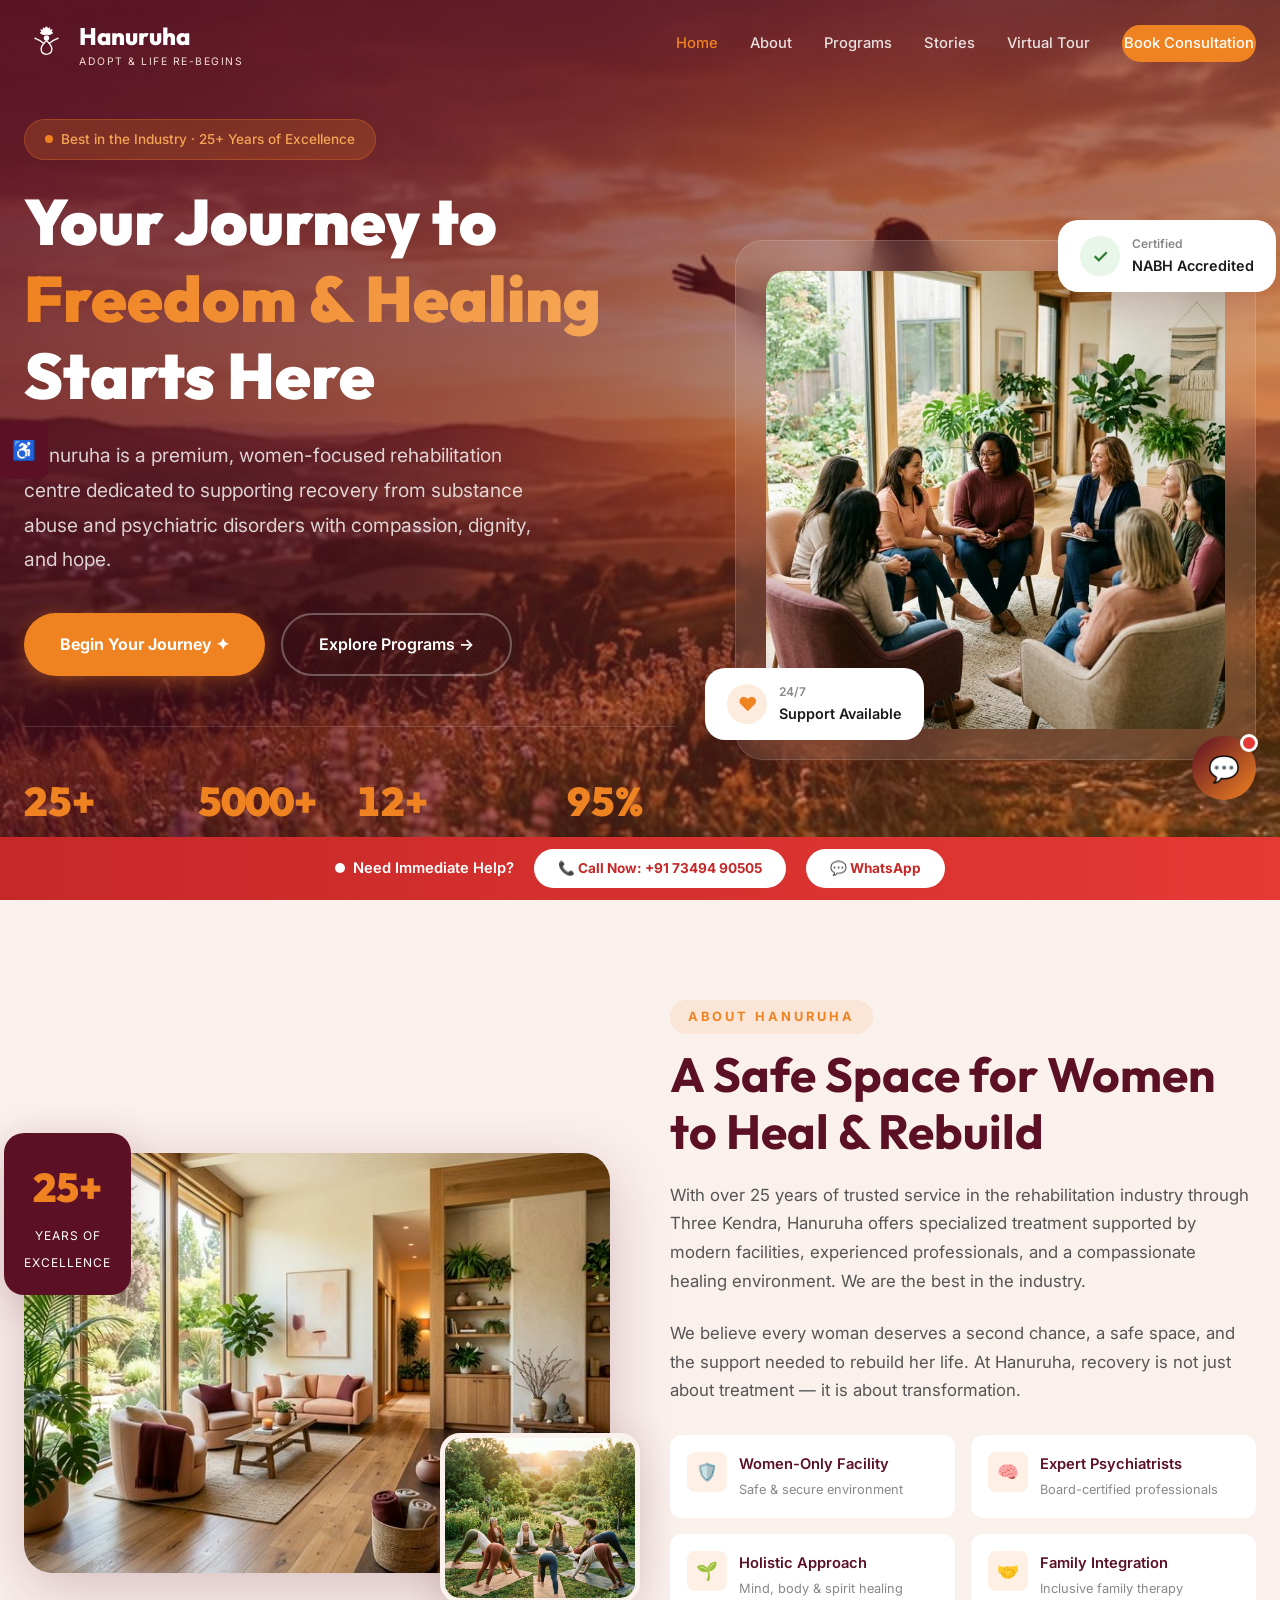
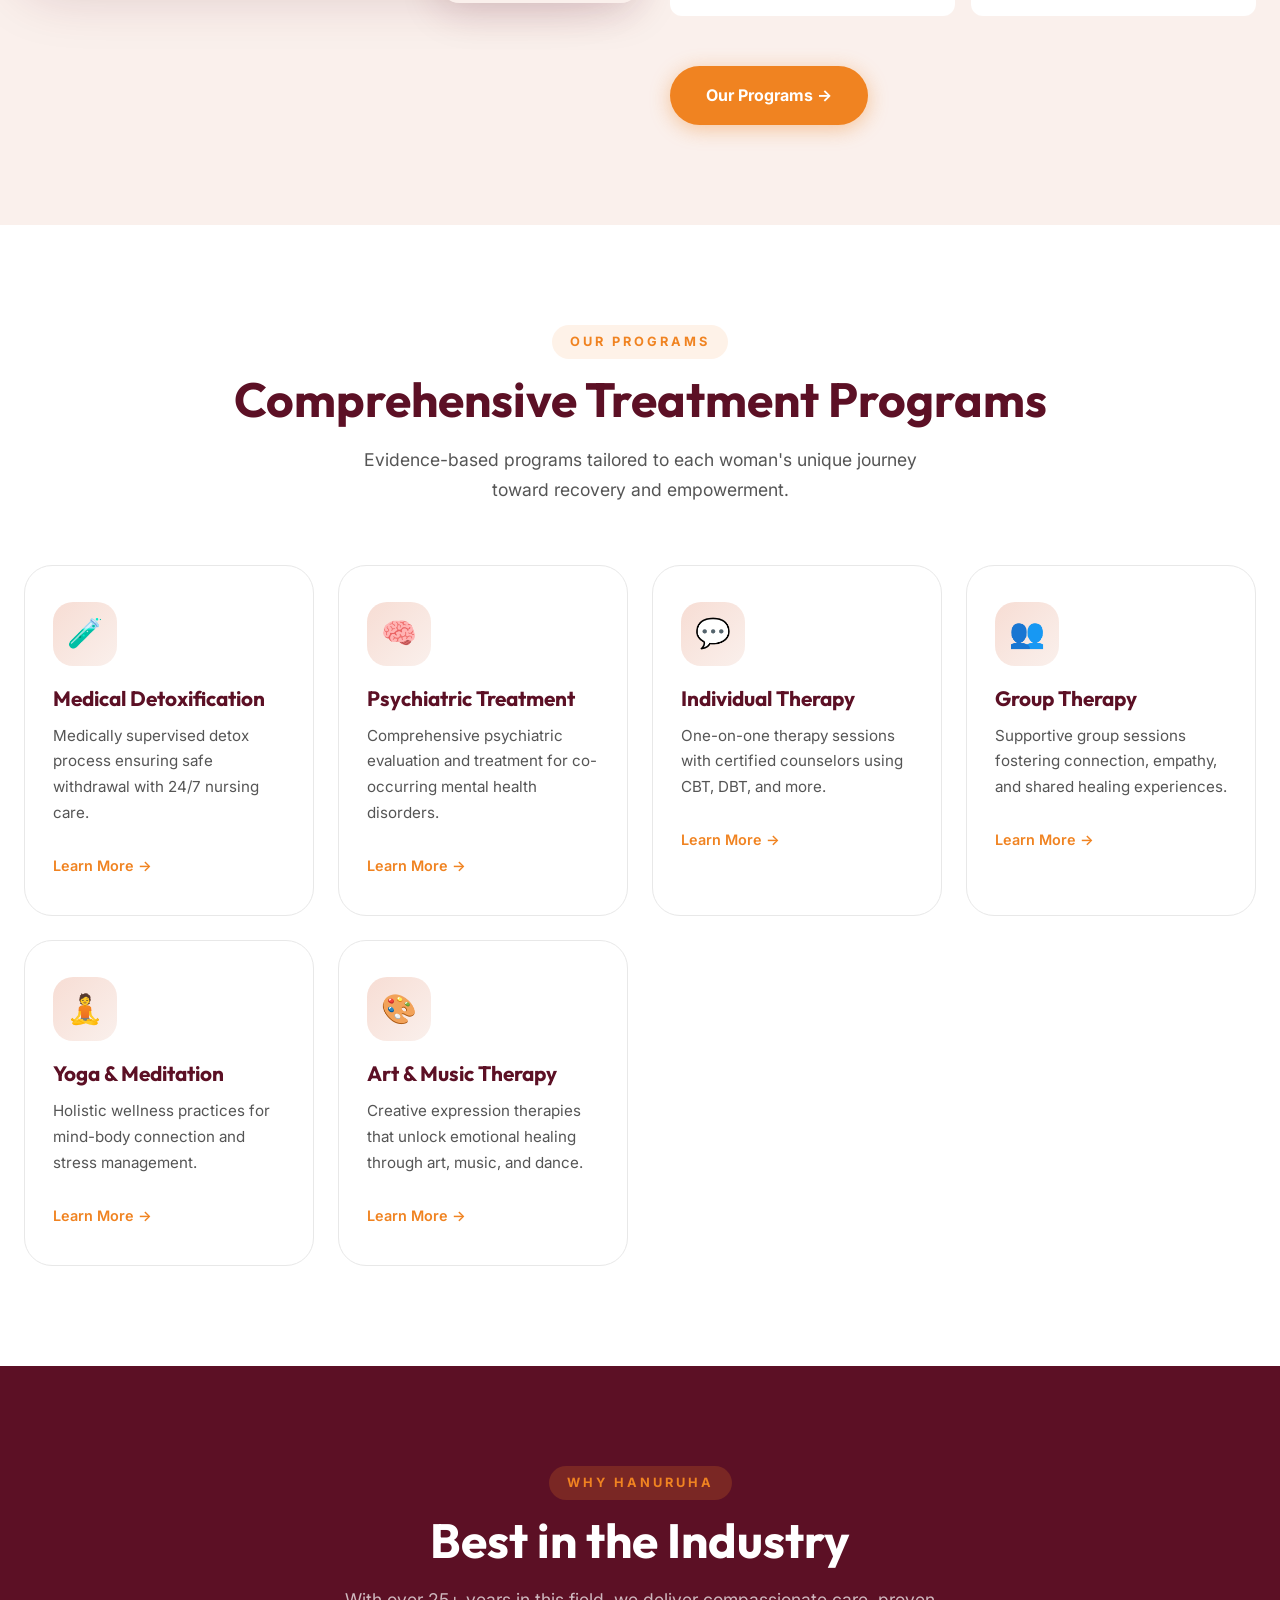
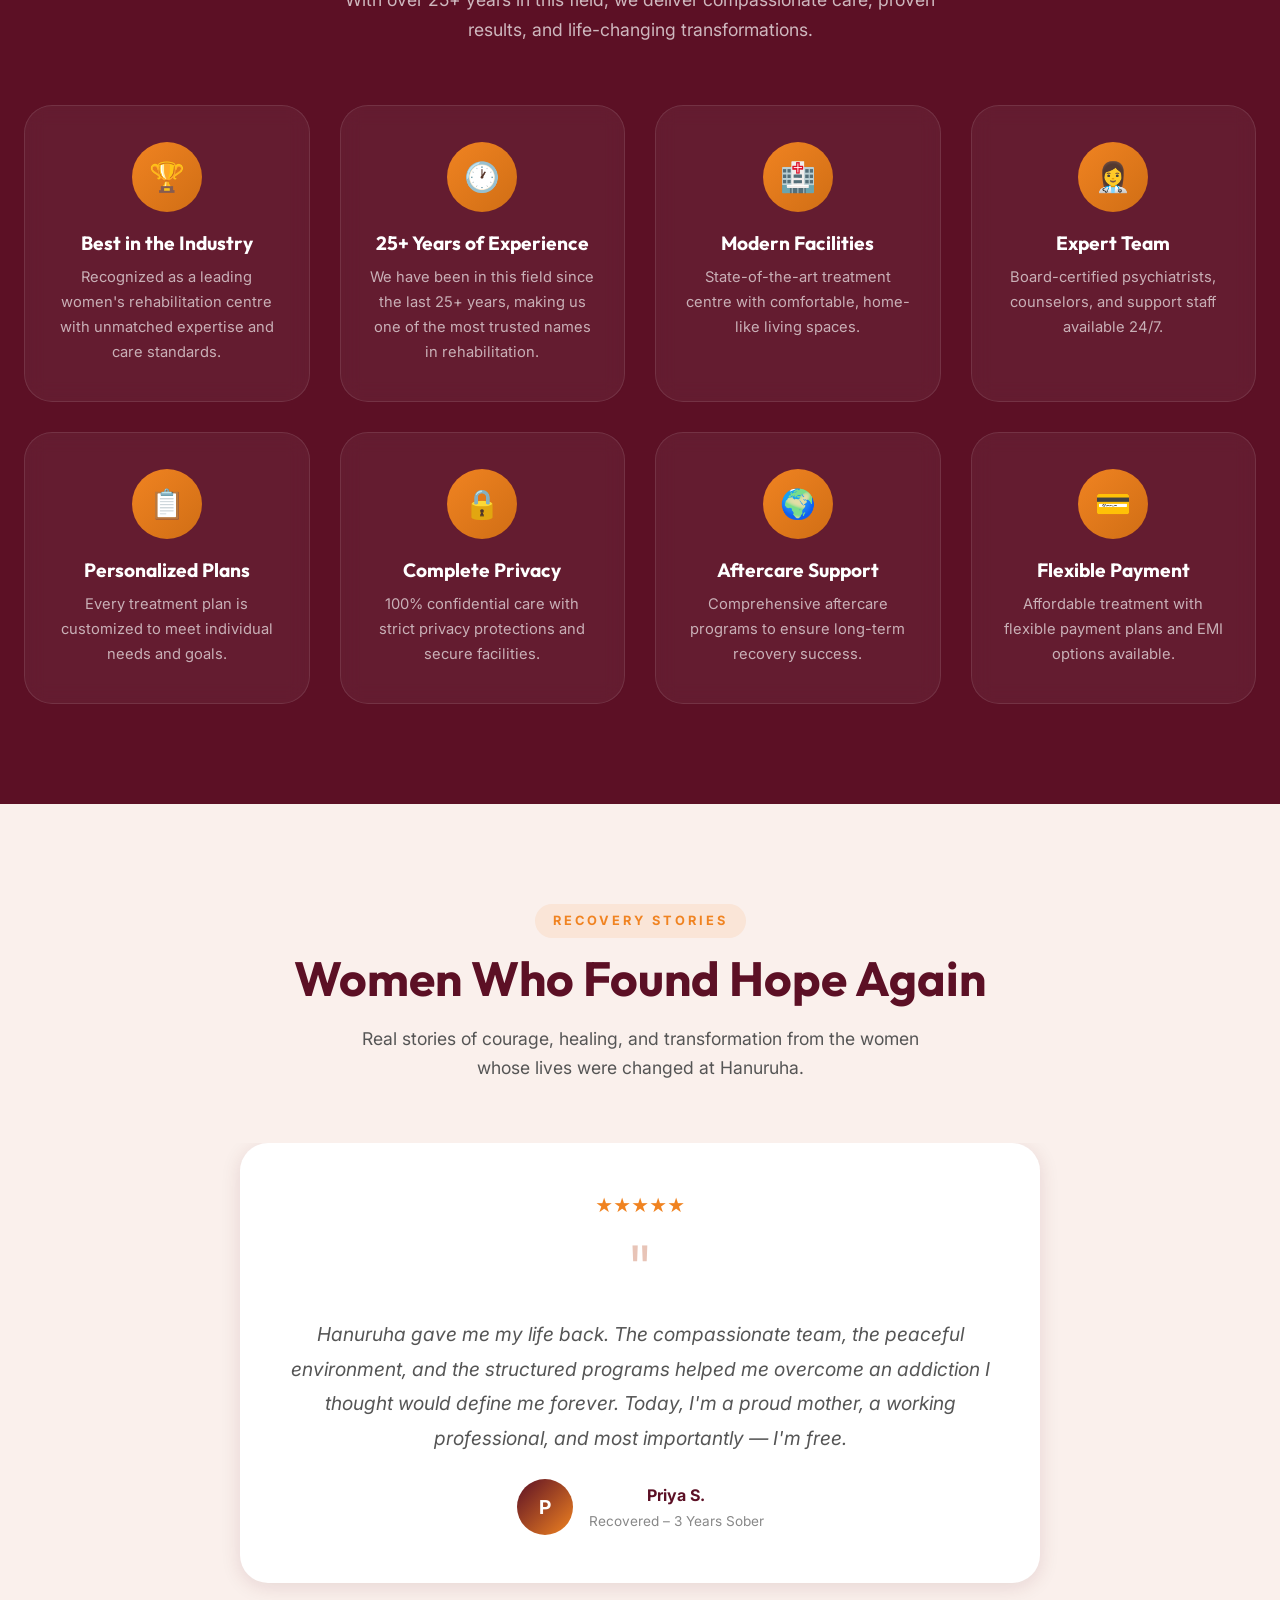
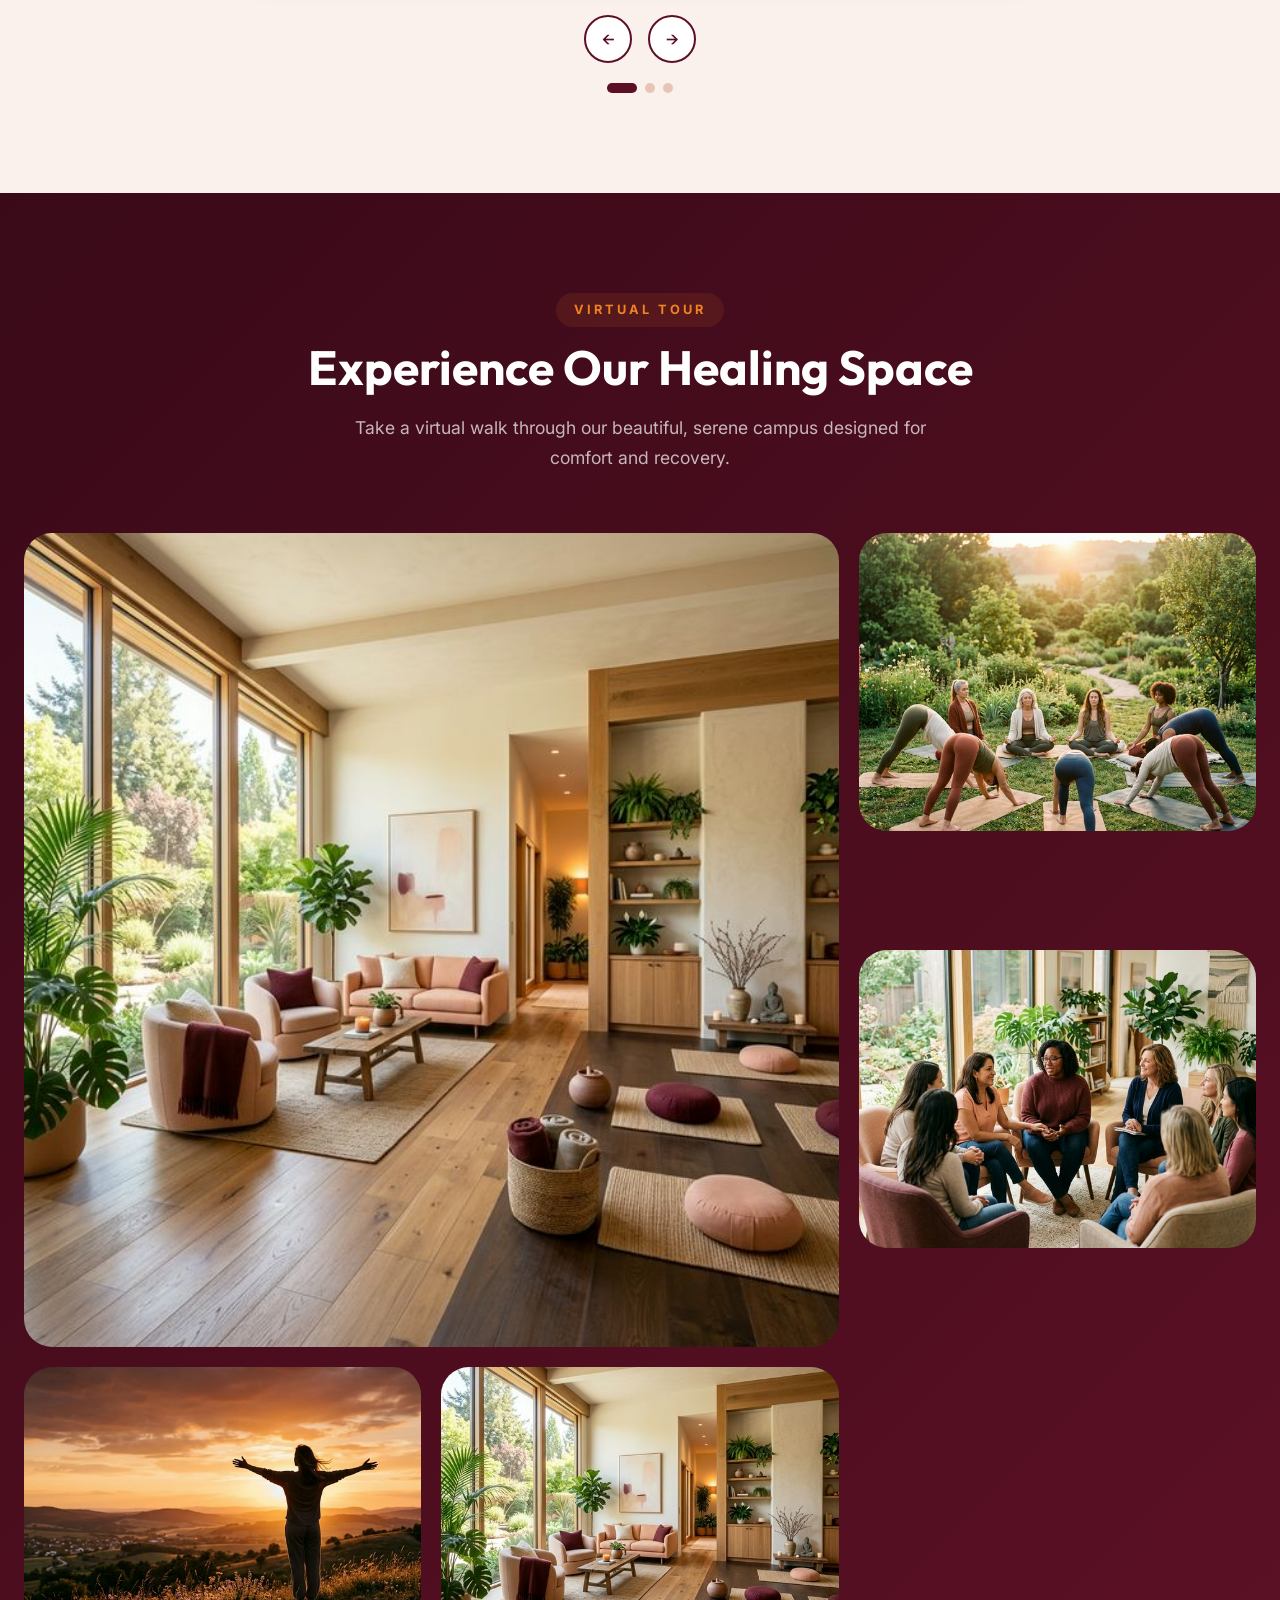
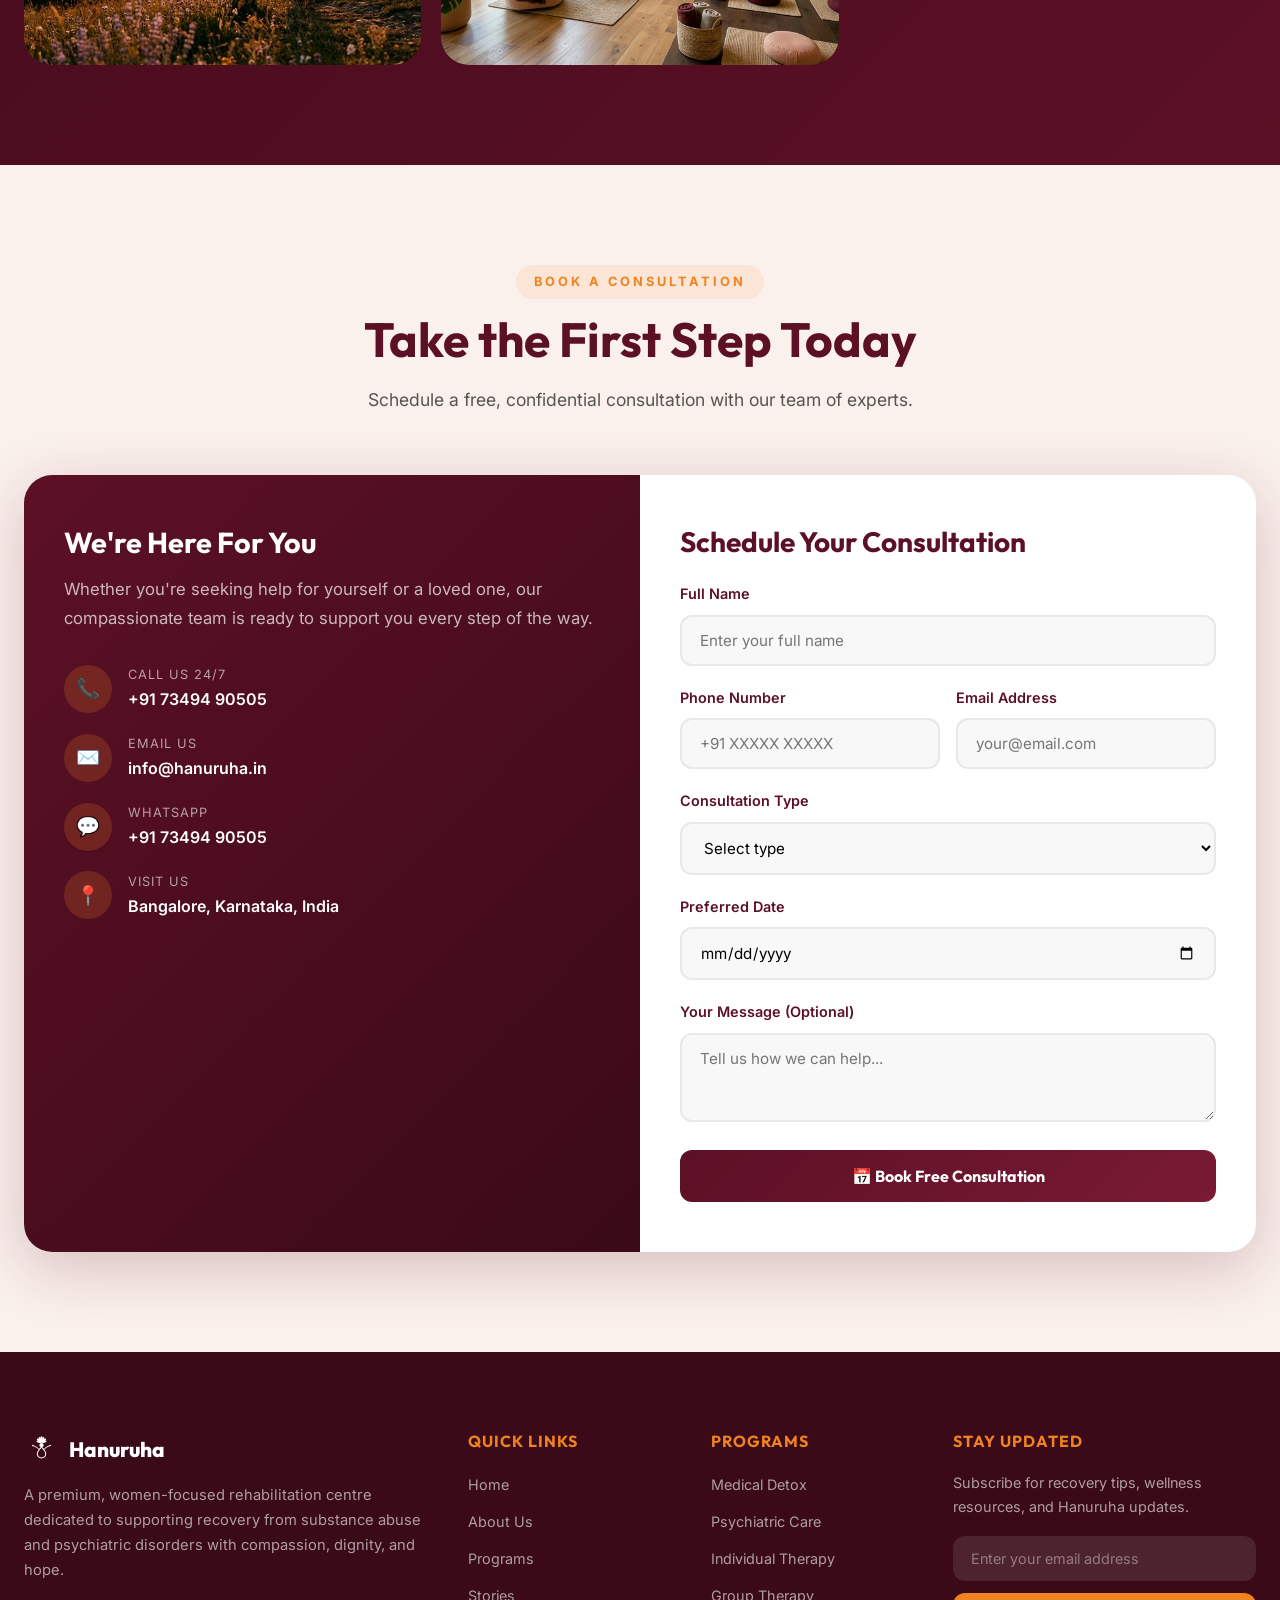
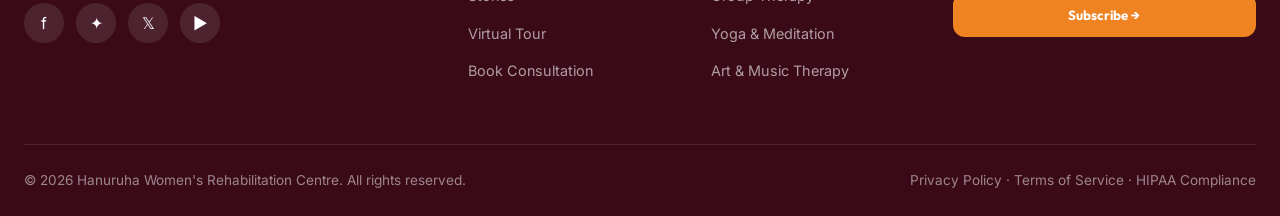
==== index.html @ 2fbe854c "first push" ====
<!DOCTYPE html>
<html lang="en">

<head>
  <meta charset="UTF-8">
  <meta name="viewport" content="width=device-width, initial-scale=1.0">
  <title>Hanuruha – Women's Rehabilitation Centre | Adopt & Life Re-Begins</title>
  <meta name="description"
    content="Hanuruha is a premium women-focused rehabilitation centre dedicated to supporting recovery from substance abuse and psychiatric disorders through holistic healing.">
  <meta name="keywords"
    content="women rehabilitation, substance abuse, psychiatric disorders, recovery, holistic healing, Hanuruha">
  <link rel="stylesheet" href="styles.css">
  <link rel="icon" type="image/png" href="assets/images/favicon.png">
</head>

<body>

  <!-- ===== NAVBAR ===== -->
  <nav class="navbar" id="navbar">
    <div class="container">
      <a href="#home" class="logo">
        <img src="assets/images/logo-white.svg" alt="Hanuruha Logo" class="logo-img">
        <div>
          <span class="logo-text">Hanuruha</span>
          <span class="logo-tagline">Adopt & Life Re-Begins</span>
        </div>
      </a>
      <div class="nav-links" id="navLinks">
        <a href="#home">Home</a>
        <a href="#about">About</a>
        <a href="#programs">Programs</a>
        <a href="#testimonials">Stories</a>
        <a href="#tour">Virtual Tour</a>
        <a href="#booking" class="nav-cta">Book Consultation</a>
      </div>
      <button class="mobile-menu-btn" id="mobileMenuBtn" aria-label="Toggle menu">
        <span></span><span></span><span></span>
      </button>
    </div>
  </nav>

  <!-- ===== HERO ===== -->
  <section class="hero" id="home">
    <div class="hero-bg"></div>
    <div class="container">
      <div class="hero-content">
        <div class="hero-badge">
          <span class="dot"></span>
          Best in the Industry · 25+ Years of Excellence
        </div>
        <h1>Your Journey to <span class="highlight">Freedom & Healing</span> Starts Here</h1>
        <p class="hero-desc">Hanuruha is a premium, women-focused rehabilitation centre dedicated to supporting recovery
          from substance abuse and psychiatric disorders with compassion, dignity, and hope.</p>
        <div class="hero-btns">
          <a href="#booking" class="btn-primary">Begin Your Journey ✦</a>
          <a href="#programs" class="btn-secondary">Explore Programs →</a>
        </div>
        <div class="hero-stats">
          <div class="hero-stat">
            <div class="number counter" data-target="25" data-suffix="+">0</div>
            <div class="text">Years of Service</div>
          </div>
          <div class="hero-stat">
            <div class="number counter" data-target="5000" data-suffix="+">0</div>
            <div class="text">Women Helped</div>
          </div>
          <div class="hero-stat">
            <div class="number counter" data-target="12" data-suffix="+">0</div>
            <div class="text">Treatment Programs</div>
          </div>
          <div class="hero-stat">
            <div class="number counter" data-target="95" data-suffix="%">0</div>
            <div class="text">Success Rate</div>
          </div>
        </div>
      </div>
      <div class="hero-visual">
        <div class="hero-visual-card">
          <img src="assets/images/therapy-session.png" alt="Supportive therapy session at Hanuruha">
        </div>
        <div class="hero-floating-badge top-right">
          <div class="badge-icon green">✓</div>
          <div>
            <div style="font-size:0.75rem;color:#888">Certified</div>
            <div>NABH Accredited</div>
          </div>
        </div>
        <div class="hero-floating-badge bottom-left">
          <div class="badge-icon orange">♥</div>
          <div>
            <div style="font-size:0.75rem;color:#888">24/7</div>
            <div>Support Available</div>
          </div>
        </div>
      </div>
    </div>
  </section>

  <!-- ===== ABOUT ===== -->
  <section class="about section" id="about">
    <div class="container">
      <div class="about-grid">
        <div class="about-images reveal-left">
          <div class="about-img-main">
            <img src="assets/images/facility-interior.png" alt="Hanuruha facility interior">
          </div>
          <div class="about-img-small">
            <img src="assets/images/yoga-meditation.png" alt="Yoga and meditation at Hanuruha">
          </div>
          <div class="about-experience-badge">
            <span class="num">25+</span>
            <span class="txt">Years of<br>Excellence</span>
          </div>
        </div>
        <div class="about-content reveal-right">
          <div class="section-header" style="text-align:left;margin-bottom:0">
            <span class="label">About Hanuruha</span>
            <h2>A Safe Space for Women to Heal & Rebuild</h2>
          </div>
          <p class="about-desc">With over 25 years of trusted service in the rehabilitation industry through Three
            Kendra, Hanuruha offers specialized treatment supported by modern facilities, experienced professionals, and
            a compassionate healing environment. We are the best in the industry.</p>
          <p class="about-desc">We believe every woman deserves a second chance, a safe space, and the support needed to
            rebuild her life. At Hanuruha, recovery is not just about treatment — it is about transformation.</p>
          <div class="about-features">
            <div class="about-feature">
              <div class="icon">🛡️</div>
              <div>
                <div class="text">Women-Only Facility</div>
                <div class="subtext">Safe & secure environment</div>
              </div>
            </div>
            <div class="about-feature">
              <div class="icon">🧠</div>
              <div>
                <div class="text">Expert Psychiatrists</div>
                <div class="subtext">Board-certified professionals</div>
              </div>
            </div>
            <div class="about-feature">
              <div class="icon">🌱</div>
              <div>
                <div class="text">Holistic Approach</div>
                <div class="subtext">Mind, body & spirit healing</div>
              </div>
            </div>
            <div class="about-feature">
              <div class="icon">🤝</div>
              <div>
                <div class="text">Family Integration</div>
                <div class="subtext">Inclusive family therapy</div>
              </div>
            </div>
          </div>
          <a href="#programs" class="btn-primary" style="margin-top:20px">Our Programs →</a>
        </div>
      </div>
    </div>
  </section>

  <!-- ===== PROGRAMS ===== -->
  <section class="programs section" id="programs">
    <div class="container">
      <div class="section-header reveal">
        <span class="label">Our Programs</span>
        <h2>Comprehensive Treatment Programs</h2>
        <p>Evidence-based programs tailored to each woman's unique journey toward recovery and empowerment.</p>
      </div>
      <div class="programs-grid">
        <div class="program-card reveal">
          <div class="card-icon"><span>🧪</span></div>
          <h3>Medical Detoxification</h3>
          <p>Medically supervised detox process ensuring safe withdrawal with 24/7 nursing care.</p>
          <div class="card-details">
            <ul>
              <li>24/7 medical supervision</li>
              <li>Medication-assisted treatment</li>
              <li>Comfortable private rooms</li>
              <li>Nutritional support</li>
            </ul>
          </div>
          <a href="#booking" class="card-learn-more">Learn More →</a>
        </div>
        <div class="program-card reveal">
          <div class="card-icon"><span>🧠</span></div>
          <h3>Psychiatric Treatment</h3>
          <p>Comprehensive psychiatric evaluation and treatment for co-occurring mental health disorders.</p>
          <div class="card-details">
            <ul>
              <li>Individual psychiatric assessments</li>
              <li>Co-occurring disorder treatment</li>
              <li>Medication management</li>
              <li>Trauma-informed care</li>
            </ul>
          </div>
          <a href="#booking" class="card-learn-more">Learn More →</a>
        </div>
        <div class="program-card reveal">
          <div class="card-icon"><span>💬</span></div>
          <h3>Individual Therapy</h3>
          <p>One-on-one therapy sessions with certified counselors using CBT, DBT, and more.</p>
          <div class="card-details">
            <ul>
              <li>Cognitive Behavioral Therapy (CBT)</li>
              <li>Dialectical Behavior Therapy (DBT)</li>
              <li>EMDR for trauma</li>
              <li>Motivational interviewing</li>
            </ul>
          </div>
          <a href="#booking" class="card-learn-more">Learn More →</a>
        </div>
        <div class="program-card reveal">
          <div class="card-icon"><span>👥</span></div>
          <h3>Group Therapy</h3>
          <p>Supportive group sessions fostering connection, empathy, and shared healing experiences.</p>
          <div class="card-details">
            <ul>
              <li>Process groups</li>
              <li>Psychoeducation groups</li>
              <li>12-Step support meetings</li>
              <li>Women's empowerment circles</li>
            </ul>
          </div>
          <a href="#booking" class="card-learn-more">Learn More →</a>
        </div>
        <div class="program-card reveal">
          <div class="card-icon"><span>🧘</span></div>
          <h3>Yoga & Meditation</h3>
          <p>Holistic wellness practices for mind-body connection and stress management.</p>
          <div class="card-details">
            <ul>
              <li>Daily yoga sessions</li>
              <li>Guided meditation</li>
              <li>Breathwork therapy</li>
              <li>Mindfulness training</li>
            </ul>
          </div>
          <a href="#booking" class="card-learn-more">Learn More →</a>
        </div>
        <div class="program-card reveal">
          <div class="card-icon"><span>🎨</span></div>
          <h3>Art & Music Therapy</h3>
          <p>Creative expression therapies that unlock emotional healing through art, music, and dance.</p>
          <div class="card-details">
            <ul>
              <li>Expressive art therapy</li>
              <li>Music as therapy</li>
              <li>Dance movement therapy</li>
              <li>Journaling workshops</li>
            </ul>
          </div>
          <a href="#booking" class="card-learn-more">Learn More →</a>
        </div>
      </div>
    </div>
  </section>

  <!-- ===== WHY CHOOSE US ===== -->
  <section class="why-us section" id="why-us">
    <div class="container">
      <div class="section-header reveal">
        <span class="label">Why Hanuruha</span>
        <h2>Best in the Industry</h2>
        <p>With over 25+ years in this field, we deliver compassionate care, proven results, and life-changing
          transformations.</p>
      </div>
      <div class="why-us-grid">
        <div class="why-us-card reveal">
          <div class="icon">🏆</div>
          <h3>Best in the Industry</h3>
          <p>Recognized as a leading women's rehabilitation centre with unmatched expertise and care standards.</p>
        </div>
        <div class="why-us-card reveal">
          <div class="icon">🕐</div>
          <h3>25+ Years of Experience</h3>
          <p>We have been in this field since the last 25+ years, making us one of the most trusted names in
            rehabilitation.</p>
        </div>
        <div class="why-us-card reveal">
          <div class="icon">🏥</div>
          <h3>Modern Facilities</h3>
          <p>State-of-the-art treatment centre with comfortable, home-like living spaces.</p>
        </div>
        <div class="why-us-card reveal">
          <div class="icon">👩‍⚕️</div>
          <h3>Expert Team</h3>
          <p>Board-certified psychiatrists, counselors, and support staff available 24/7.</p>
        </div>
        <div class="why-us-card reveal">
          <div class="icon">📋</div>
          <h3>Personalized Plans</h3>
          <p>Every treatment plan is customized to meet individual needs and goals.</p>
        </div>
        <div class="why-us-card reveal">
          <div class="icon">🔒</div>
          <h3>Complete Privacy</h3>
          <p>100% confidential care with strict privacy protections and secure facilities.</p>
        </div>
        <div class="why-us-card reveal">
          <div class="icon">🌍</div>
          <h3>Aftercare Support</h3>
          <p>Comprehensive aftercare programs to ensure long-term recovery success.</p>
        </div>
        <div class="why-us-card reveal">
          <div class="icon">💳</div>
          <h3>Flexible Payment</h3>
          <p>Affordable treatment with flexible payment plans and EMI options available.</p>
        </div>
      </div>
    </div>
  </section>

  <!-- ===== TESTIMONIALS ===== -->
  <section class="testimonials section" id="testimonials">
    <div class="container">
      <div class="section-header reveal">
        <span class="label">Recovery Stories</span>
        <h2>Women Who Found Hope Again</h2>
        <p>Real stories of courage, healing, and transformation from the women whose lives were changed at Hanuruha.</p>
      </div>
      <div class="testimonial-carousel reveal">
        <div class="testimonial-track" id="testimonialTrack">
          <div class="testimonial-slide">
            <div class="testimonial-card">
              <div class="stars">★★★★★</div>
              <div class="quote-icon">"</div>
              <p class="quote">Hanuruha gave me my life back. The compassionate team, the peaceful environment, and the
                structured programs helped me overcome an addiction I thought would define me forever. Today, I'm a
                proud mother, a working professional, and most importantly — I'm free.</p>
              <div class="author">
                <div class="avatar">P</div>
                <div class="author-info">
                  <div class="name">Priya S.</div>
                  <div class="role">Recovered – 3 Years Sober</div>
                </div>
              </div>
            </div>
          </div>
          <div class="testimonial-slide">
            <div class="testimonial-card">
              <div class="stars">★★★★★</div>
              <div class="quote-icon">"</div>
              <p class="quote">I was lost, broken, and had given up on myself. But Hanuruha's team never gave up on me.
                The therapy sessions, the yoga, the group support — everything came together to help me rebuild. My
                family says they finally have the real me back.</p>
              <div class="author">
                <div class="avatar">A</div>
                <div class="author-info">
                  <div class="name">Ananya R.</div>
                  <div class="role">Recovered – 2 Years in Recovery</div>
                </div>
              </div>
            </div>
          </div>
          <div class="testimonial-slide">
            <div class="testimonial-card">
              <div class="stars">★★★★★</div>
              <div class="quote-icon">"</div>
              <p class="quote">As a mother, watching my daughter suffer was unbearable. Hanuruha didn't just treat her
                addiction — they healed our entire family. The family therapy sessions helped us understand, reconnect,
                and grow stronger together. Forever grateful.</p>
              <div class="author">
                <div class="avatar">M</div>
                <div class="author-info">
                  <div class="name">Meera K.</div>
                  <div class="role">Parent of Recovered Patient</div>
                </div>
              </div>
            </div>
          </div>
        </div>
        <div class="carousel-controls">
          <button class="carousel-btn" id="carouselPrev" aria-label="Previous testimonial">←</button>
          <button class="carousel-btn" id="carouselNext" aria-label="Next testimonial">→</button>
        </div>
        <div class="carousel-dots" id="carouselDots">
          <span class="carousel-dot active" data-index="0"></span>
          <span class="carousel-dot" data-index="1"></span>
          <span class="carousel-dot" data-index="2"></span>
        </div>
      </div>
    </div>
  </section>

  <!-- ===== VIRTUAL TOUR ===== -->
  <section class="virtual-tour section" id="tour">
    <div class="container">
      <div class="section-header reveal">
        <span class="label">Virtual Tour</span>
        <h2>Experience Our Healing Space</h2>
        <p>Take a virtual walk through our beautiful, serene campus designed for comfort and recovery.</p>
      </div>
      <div class="tour-gallery reveal">
        <div class="tour-item" data-src="assets/images/facility-interior.png">
          <img src="assets/images/facility-interior.png" alt="Hanuruha main therapy hall">
          <div class="overlay"><span>✦ Main Therapy Hall</span></div>
        </div>
        <div class="tour-item" data-src="assets/images/yoga-meditation.png">
          <img src="assets/images/yoga-meditation.png" alt="Yoga & meditation garden">
          <div class="overlay"><span>✦ Yoga & Meditation Garden</span></div>
        </div>
        <div class="tour-item" data-src="assets/images/therapy-session.png">
          <img src="assets/images/therapy-session.png" alt="Group therapy room">
          <div class="overlay"><span>✦ Group Therapy Room</span></div>
        </div>
        <div class="tour-item" data-src="assets/images/hero-banner.png">
          <img src="assets/images/hero-banner.png" alt="Peaceful outdoor walkway">
          <div class="overlay"><span>✦ Outdoor Healing Walkway</span></div>
        </div>
        <div class="tour-item" data-src="assets/images/facility-interior.png">
          <img src="assets/images/facility-interior.png" alt="Private room">
          <div class="overlay"><span>✦ Private Recovery Suite</span></div>
        </div>
      </div>
    </div>
  </section>



  <!-- ===== BOOKING ===== -->
  <section class="booking section" id="booking">
    <div class="container">
      <div class="section-header reveal">
        <span class="label">Book a Consultation</span>
        <h2>Take the First Step Today</h2>
        <p>Schedule a free, confidential consultation with our team of experts.</p>
      </div>
      <div class="booking-wrapper reveal">
        <div class="booking-info">
          <h3>We're Here For You</h3>
          <p>Whether you're seeking help for yourself or a loved one, our compassionate team is ready to support you
            every step of the way.</p>
          <div class="booking-contact-list">
            <div class="booking-contact-item">
              <div class="icon">📞</div>
              <div class="info">
                <div class="label-text">Call Us 24/7</div>
                <div class="value">+91 73494 90505</div>
              </div>
            </div>
            <div class="booking-contact-item">
              <div class="icon">✉️</div>
              <div class="info">
                <div class="label-text">Email Us</div>
                <div class="value">info@hanuruha.in</div>
              </div>
            </div>
            <div class="booking-contact-item">
              <div class="icon">💬</div>
              <div class="info">
                <div class="label-text">WhatsApp</div>
                <div class="value">+91 73494 90505</div>
              </div>
            </div>
            <div class="booking-contact-item">
              <div class="icon">📍</div>
              <div class="info">
                <div class="label-text">Visit Us</div>
                <div class="value">Bangalore, Karnataka, India</div>
              </div>
            </div>
          </div>
        </div>
        <div class="booking-form">
          <h3>Schedule Your Consultation</h3>
          <form id="bookingForm">
            <div class="form-group">
              <label for="bookName">Full Name</label>
              <input type="text" id="bookName" placeholder="Enter your full name" required>
            </div>
            <div class="form-row">
              <div class="form-group">
                <label for="bookPhone">Phone Number</label>
                <input type="tel" id="bookPhone" placeholder="+91 XXXXX XXXXX" required>
              </div>
              <div class="form-group">
                <label for="bookEmail">Email Address</label>
                <input type="email" id="bookEmail" placeholder="your@email.com">
              </div>
            </div>
            <div class="form-group">
              <label for="bookType">Consultation Type</label>
              <select id="bookType">
                <option value="">Select type</option>
                <option>In-Person Consultation</option>
                <option>Video Consultation</option>
                <option>Phone Consultation</option>
                <option>Family Intervention</option>
              </select>
            </div>
            <div class="form-group">
              <label for="bookDate">Preferred Date</label>
              <input type="date" id="bookDate" required>
            </div>
            <div class="form-group">
              <label for="bookMessage">Your Message (Optional)</label>
              <textarea id="bookMessage" rows="3" placeholder="Tell us how we can help..."
                style="width:100%;padding:14px 18px;border:2px solid #e8e8e8;border-radius:12px;font-size:0.95rem;background:#f8f8f8;resize:vertical;font-family:var(--font-body);transition:all 0.4s ease;"></textarea>
            </div>
            <button type="submit" class="btn-submit">📅 Book Free Consultation</button>
          </form>
        </div>
      </div>
    </div>
  </section>

  <!-- ===== FOOTER ===== -->
  <footer class="footer" id="contact">
    <div class="container">
      <div class="footer-grid">
        <div class="footer-about">
          <div class="logo">
            <img src="assets/images/logo-white.svg" alt="Hanuruha Logo" class="logo-img" style="width:35px;height:35px">
            <span class="logo-text">Hanuruha</span>
          </div>
          <p>A premium, women-focused rehabilitation centre dedicated to supporting recovery from substance abuse and
            psychiatric disorders with compassion, dignity, and hope.</p>
          <div class="footer-social">
            <a href="#" aria-label="Facebook">f</a>
            <a href="#" aria-label="Instagram">✦</a>
            <a href="#" aria-label="Twitter">𝕏</a>
            <a href="#" aria-label="YouTube">▶</a>
          </div>
        </div>
        <div>
          <h4>Quick Links</h4>
          <ul class="footer-links">
            <li><a href="#home">Home</a></li>
            <li><a href="#about">About Us</a></li>
            <li><a href="#programs">Programs</a></li>
            <li><a href="#testimonials">Stories</a></li>
            <li><a href="#tour">Virtual Tour</a></li>
            <li><a href="#booking">Book Consultation</a></li>
          </ul>
        </div>
        <div>
          <h4>Programs</h4>
          <ul class="footer-links">
            <li><a href="#programs">Medical Detox</a></li>
            <li><a href="#programs">Psychiatric Care</a></li>
            <li><a href="#programs">Individual Therapy</a></li>
            <li><a href="#programs">Group Therapy</a></li>
            <li><a href="#programs">Yoga & Meditation</a></li>
            <li><a href="#programs">Art & Music Therapy</a></li>
          </ul>
        </div>
        <div>
          <h4>Stay Updated</h4>
          <p style="color:rgba(255,255,255,0.6);font-size:0.9rem;margin-bottom:16px">Subscribe for recovery tips,
            wellness resources, and Hanuruha updates.</p>
          <div class="footer-newsletter">
            <input type="email" placeholder="Enter your email address">
            <button>Subscribe →</button>
          </div>
        </div>
      </div>
      <div class="footer-bottom">
        <span>© 2026 Hanuruha Women's Rehabilitation Centre. All rights reserved.</span>
        <span>Privacy Policy · Terms of Service · HIPAA Compliance</span>
      </div>
    </div>
  </footer>

  <!-- ===== AI CHAT WIDGET ===== -->
  <div class="chat-widget" id="chatWidget">
    <div class="chat-box" id="chatBox">
      <div class="chat-header">
        <div class="chat-avatar">🤖</div>
        <div>
          <div class="chat-name">Hanuruha Support</div>
          <div class="chat-status"><span class="online-dot"></span> Online Now</div>
        </div>
      </div>
      <div class="chat-messages" id="chatMessages">
        <div class="chat-message bot">Hello! 🌿 I'm Hanuruha's AI assistant. I'm here to help you with information about
          our programs, answer your questions, or connect you with our team. How can I help you today?</div>
      </div>
      <div class="chat-input-area">
        <input type="text" class="chat-input" id="chatInput" placeholder="Type your message...">
        <button class="chat-send" id="chatSend" aria-label="Send message">➤</button>
      </div>
    </div>
    <button class="chat-toggle" id="chatToggle" aria-label="Open chat">
      💬
      <span class="notification"></span>
    </button>
  </div>

  <!-- ===== CRISIS BAR ===== -->
  <div class="crisis-bar" id="crisisBar">
    <div class="container">
      <span class="crisis-text"><span class="pulse-dot"></span> Need Immediate Help?</span>
      <a href="tel:+917349490505" class="crisis-btn">📞 Call Now: +91 73494 90505</a>
      <a href="https://wa.me/917349490505" class="crisis-btn" target="_blank">💬 WhatsApp</a>
    </div>
  </div>

  <!-- ===== ACCESSIBILITY PANEL ===== -->
  <div class="accessibility-panel" id="accessPanel">
    <div class="accessibility-toggle" id="accessToggle" aria-label="Accessibility options">♿</div>
    <div class="accessibility-options" id="accessOptions">
      <h4>Accessibility</h4>
      <div class="access-option">
        <span>Text Size</span>
        <div class="access-btn">
          <button id="textSmaller" aria-label="Decrease text size">A-</button>
          <button id="textLarger" aria-label="Increase text size">A+</button>
        </div>
      </div>
      <div class="access-option">
        <span>High Contrast</span>
        <div class="access-btn">
          <button id="contrastToggle" aria-label="Toggle high contrast">◐</button>
        </div>
      </div>
    </div>
  </div>

  <!-- ===== BACK TO TOP ===== -->
  <button class="back-to-top" id="backToTop" aria-label="Back to top">↑</button>

  <!-- ===== LIGHTBOX ===== -->
  <div class="lightbox" id="lightbox">
    <div class="lightbox-close" id="lightboxClose">✕</div>
    <img id="lightboxImg" src="" alt="Gallery image">
  </div>

  <script src="script.js"></script>
</body>

</html>
---- styles.css ----
/* ============================================
   HANURUHA – Women's Rehabilitation Centre
   Premium Website Stylesheet
   ============================================ */

/* Google Fonts Import */
@import url('https://fonts.googleapis.com/css2?family=Outfit:wght@300;400;500;600;700;800;900&family=Inter:wght@300;400;500;600;700&display=swap');

/* ===== CSS Custom Properties ===== */
:root {
  --maroon: #5C1025;
  --maroon-dark: #3a0a18;
  --maroon-light: #7a1a35;
  --orange: #F08321;
  --orange-light: #f5a555;
  --orange-dark: #d06e15;
  --peach: #F7DDD4;
  --peach-light: #faf0ec;
  --peach-dark: #e8c4b7;
  --white: #ffffff;
  --black: #1a1a1a;
  --gray-100: #f8f8f8;
  --gray-200: #e8e8e8;
  --gray-300: #d0d0d0;
  --gray-500: #888888;
  --gray-700: #555555;
  --shadow-sm: 0 2px 8px rgba(92,16,37,0.08);
  --shadow-md: 0 4px 20px rgba(92,16,37,0.12);
  --shadow-lg: 0 8px 40px rgba(92,16,37,0.18);
  --shadow-xl: 0 16px 60px rgba(92,16,37,0.22);
  --radius-sm: 8px;
  --radius-md: 12px;
  --radius-lg: 20px;
  --radius-xl: 28px;
  --radius-full: 50%;
  --transition: all 0.4s cubic-bezier(0.25, 0.46, 0.45, 0.94);
  --transition-fast: all 0.2s ease;
  --transition-slow: all 0.6s cubic-bezier(0.25, 0.46, 0.45, 0.94);
  --font-primary: 'Outfit', sans-serif;
  --font-body: 'Inter', sans-serif;
}

/* ===== Reset & Base ===== */
*, *::before, *::after { box-sizing: border-box; margin: 0; padding: 0; }

html {
  scroll-behavior: smooth;
  font-size: 16px;
  scroll-padding-top: 80px;
}

body {
  font-family: var(--font-body);
  color: var(--black);
  background: var(--white);
  line-height: 1.7;
  overflow-x: hidden;
  -webkit-font-smoothing: antialiased;
}

h1, h2, h3, h4, h5, h6 { font-family: var(--font-primary); font-weight: 700; line-height: 1.2; }
h1 { font-size: clamp(2.5rem, 5vw, 4rem); }
h2 { font-size: clamp(2rem, 4vw, 3rem); }
h3 { font-size: clamp(1.3rem, 2.5vw, 1.75rem); }
p { font-size: 1.05rem; color: var(--gray-700); }
a { text-decoration: none; color: inherit; transition: var(--transition-fast); }
img { max-width: 100%; display: block; }
ul { list-style: none; }
button { cursor: pointer; border: none; outline: none; font-family: var(--font-primary); }
input, select, textarea { font-family: var(--font-body); outline: none; }

.container { max-width: 1280px; margin: 0 auto; padding: 0 24px; }
.section { padding: 100px 0; }

.section-header { text-align: center; margin-bottom: 60px; }
.section-header .label {
  display: inline-block; font-size: 0.8rem; font-weight: 700; letter-spacing: 3px;
  text-transform: uppercase; color: var(--orange); margin-bottom: 12px;
  background: rgba(240,131,33,0.1); padding: 6px 18px; border-radius: 50px;
}
.section-header h2 { color: var(--maroon); margin-bottom: 16px; }
.section-header p { max-width: 600px; margin: 0 auto; font-size: 1.1rem; }

/* ===== Animations ===== */
@keyframes fadeInUp { from { opacity: 0; transform: translateY(40px); } to { opacity: 1; transform: translateY(0); } }
@keyframes fadeInLeft { from { opacity: 0; transform: translateX(-40px); } to { opacity: 1; transform: translateX(0); } }
@keyframes fadeInRight { from { opacity: 0; transform: translateX(40px); } to { opacity: 1; transform: translateX(0); } }
@keyframes scaleIn { from { opacity: 0; transform: scale(0.9); } to { opacity: 1; transform: scale(1); } }
@keyframes float { 0%, 100% { transform: translateY(0); } 50% { transform: translateY(-10px); } }
@keyframes pulse { 0%, 100% { transform: scale(1); } 50% { transform: scale(1.05); } }
@keyframes shimmer { 0% { background-position: -200% 0; } 100% { background-position: 200% 0; } }
@keyframes slideDown { from { opacity: 0; transform: translateY(-100%); } to { opacity: 1; transform: translateY(0); } }
@keyframes ripple { 0% { transform: scale(1); opacity: 0.5; } 100% { transform: scale(2.5); opacity: 0; } }

.reveal { opacity: 0; transform: translateY(40px); transition: var(--transition-slow); }
.reveal.active { opacity: 1; transform: translateY(0); }
.reveal-left { opacity: 0; transform: translateX(-40px); transition: var(--transition-slow); }
.reveal-left.active { opacity: 1; transform: translateX(0); }
.reveal-right { opacity: 0; transform: translateX(40px); transition: var(--transition-slow); }
.reveal-right.active { opacity: 1; transform: translateX(0); }

/* ===== NAVBAR ===== */
.navbar {
  position: fixed; top: 0; left: 0; width: 100%; z-index: 1000;
  padding: 16px 0; transition: var(--transition);
}
.navbar.scrolled {
  background: rgba(92,16,37,0.97); backdrop-filter: blur(20px);
  padding: 10px 0; box-shadow: var(--shadow-lg);
}
.navbar .container { display: flex; align-items: center; justify-content: space-between; }
.navbar .logo { display: flex; align-items: center; gap: 10px; }
.navbar .logo-icon {
  width: 45px; height: 45px; background: var(--orange);
  border-radius: var(--radius-full); display: flex; align-items: center;
  justify-content: center; font-size: 1.5rem; color: var(--white);
}
.navbar .logo-img {
  width: 45px; height: 45px; object-fit: contain;
}
.navbar .logo-text { font-family: var(--font-primary); font-size: 1.5rem; font-weight: 800; color: var(--white); }
.navbar .logo-tagline { font-size: 0.65rem; color: var(--peach); letter-spacing: 1.5px; text-transform: uppercase; display: block; margin-top: -4px; }
.nav-links { display: flex; align-items: center; gap: 32px; }
.nav-links a {
  color: rgba(255,255,255,0.85); font-size: 0.92rem; font-weight: 500;
  position: relative; padding: 4px 0;
}
.nav-links a::after {
  content: ''; position: absolute; bottom: -2px; left: 0; width: 0;
  height: 2px; background: var(--orange); transition: var(--transition);
}
.nav-links a:hover { color: var(--white); }
.nav-links a:hover::after { width: 100%; }
.nav-cta {
  background: var(--orange); color: var(--white) !important; padding: 12px 28px;
  border-radius: 50px; font-weight: 600; font-size: 0.95rem;
  transition: var(--transition); border: 2px solid var(--orange);
  white-space: nowrap;
}
.nav-cta:hover { background: transparent; color: var(--orange) !important; }
.nav-cta::after { display: none !important; }
.mobile-menu-btn { display: none; flex-direction: column; gap: 5px; background: none; padding: 8px; }
.mobile-menu-btn span {
  width: 28px; height: 2.5px; background: var(--white); border-radius: 4px;
  transition: var(--transition);
}
.mobile-menu-btn.active span:nth-child(1) { transform: rotate(45deg) translate(5px, 5px); }
.mobile-menu-btn.active span:nth-child(2) { opacity: 0; }
.mobile-menu-btn.active span:nth-child(3) { transform: rotate(-45deg) translate(5px, -5px); }

/* ===== HERO ===== */
.hero {
  position: relative; min-height: 100vh; display: flex; align-items: center;
  overflow: hidden; background: var(--maroon);
}
.hero-bg {
  position: absolute; inset: 0; z-index: 1;
  background: url('assets/images/hero-banner.png') center/cover no-repeat;
}
.hero-bg::after {
  content: ''; position: absolute; inset: 0;
  background: linear-gradient(135deg, rgba(92,16,37,0.88) 0%, rgba(92,16,37,0.6) 40%, rgba(240,131,33,0.3) 100%);
}
.hero .container { position: relative; z-index: 2; display: flex; align-items: center; gap: 60px; padding-top: 100px; }
.hero-content { flex: 1; }
.hero-badge {
  display: inline-flex; align-items: center; gap: 8px;
  background: rgba(240,131,33,0.2); backdrop-filter: blur(10px);
  border: 1px solid rgba(240,131,33,0.3); padding: 8px 20px;
  border-radius: 50px; font-size: 0.85rem; color: var(--orange-light);
  font-weight: 500; margin-bottom: 24px;
  animation: fadeInUp 0.8s ease forwards;
}
.hero-badge .dot { width: 8px; height: 8px; background: var(--orange); border-radius: 50%; animation: pulse 2s infinite; }
.hero h1 {
  color: var(--white); margin-bottom: 24px; font-weight: 900;
  animation: fadeInUp 0.8s ease 0.2s both;
}
.hero h1 .highlight {
  background: linear-gradient(90deg, var(--orange), var(--orange-light));
  -webkit-background-clip: text; -webkit-text-fill-color: transparent;
  background-clip: text;
}
.hero-desc {
  color: rgba(255,255,255,0.8); font-size: 1.2rem; max-width: 520px;
  margin-bottom: 36px; line-height: 1.8;
  animation: fadeInUp 0.8s ease 0.4s both;
}
.hero-btns {
  display: flex; gap: 16px; flex-wrap: wrap;
  animation: fadeInUp 0.8s ease 0.6s both;
}
.btn-primary {
  background: var(--orange); color: var(--white); padding: 16px 36px;
  border-radius: 50px; font-size: 1rem; font-weight: 700;
  display: inline-flex; align-items: center; gap: 10px;
  transition: var(--transition); box-shadow: 0 4px 20px rgba(240,131,33,0.4);
  position: relative; overflow: hidden;
}
.btn-primary::before {
  content: ''; position: absolute; top: 50%; left: 50%;
  width: 0; height: 0; background: rgba(255,255,255,0.15);
  border-radius: 50%; transform: translate(-50%, -50%);
  transition: width 0.6s, height 0.6s;
}
.btn-primary:hover { transform: translateY(-3px); box-shadow: 0 8px 30px rgba(240,131,33,0.5); }
.btn-primary:hover::before { width: 300px; height: 300px; }
.btn-secondary {
  background: transparent; color: var(--white); padding: 16px 36px;
  border-radius: 50px; font-size: 1rem; font-weight: 600;
  border: 2px solid rgba(255,255,255,0.3); display: inline-flex;
  align-items: center; gap: 10px; transition: var(--transition);
}
.btn-secondary:hover { border-color: var(--white); background: rgba(255,255,255,0.1); transform: translateY(-3px); }
.hero-stats {
  display: flex; gap: 40px; margin-top: 50px; padding-top: 40px;
  border-top: 1px solid rgba(255,255,255,0.15);
  animation: fadeInUp 0.8s ease 0.8s both;
}
.hero-stat .number { font-family: var(--font-primary); font-size: 2.5rem; font-weight: 900; color: var(--orange); }
.hero-stat .text { font-size: 0.85rem; color: rgba(255,255,255,0.7); text-transform: uppercase; letter-spacing: 1px; }
.hero-visual { flex: 0.8; position: relative; animation: fadeInRight 1s ease 0.4s both; }
.hero-visual-card {
  background: rgba(255,255,255,0.1); backdrop-filter: blur(20px);
  border: 1px solid rgba(255,255,255,0.15); border-radius: var(--radius-xl);
  padding: 30px; animation: float 6s ease-in-out infinite;
}
.hero-visual-card img { border-radius: var(--radius-lg); width: 100%; }
.hero-floating-badge {
  position: absolute; background: var(--white); padding: 14px 22px;
  border-radius: var(--radius-lg); box-shadow: var(--shadow-lg);
  display: flex; align-items: center; gap: 12px; font-weight: 600;
  font-size: 0.9rem; animation: float 5s ease-in-out infinite;
}
.hero-floating-badge.top-right { top: -20px; right: -20px; animation-delay: 1s; }
.hero-floating-badge.bottom-left { bottom: 20px; left: -30px; animation-delay: 2s; }
.hero-floating-badge .badge-icon {
  width: 40px; height: 40px; border-radius: var(--radius-full);
  display: flex; align-items: center; justify-content: center; font-size: 1.2rem;
}
.hero-floating-badge .badge-icon.green { background: #e8f5e9; color: #2e7d32; }
.hero-floating-badge .badge-icon.orange { background: rgba(240,131,33,0.15); color: var(--orange); }

/* ===== ABOUT ===== */
.about { background: var(--peach-light); }
.about-grid { display: grid; grid-template-columns: 1fr 1fr; gap: 60px; align-items: center; }
.about-images { position: relative; }
.about-img-main { border-radius: var(--radius-xl); overflow: hidden; box-shadow: var(--shadow-xl); }
.about-img-main img { width: 100%; height: 420px; object-fit: cover; }
.about-img-small {
  position: absolute; bottom: -30px; right: -30px; width: 200px;
  border-radius: var(--radius-lg); overflow: hidden;
  border: 5px solid var(--peach-light); box-shadow: var(--shadow-lg);
}
.about-img-small img { width: 100%; height: 160px; object-fit: cover; }
.about-experience-badge {
  position: absolute; top: -20px; left: -20px; background: var(--maroon);
  color: var(--white); padding: 20px; border-radius: var(--radius-lg);
  text-align: center; box-shadow: var(--shadow-lg);
}
.about-experience-badge .num { font-family: var(--font-primary); font-size: 2.5rem; font-weight: 900; color: var(--orange); display: block; }
.about-experience-badge .txt { font-size: 0.75rem; letter-spacing: 1px; text-transform: uppercase; }
.about-content h2 { color: var(--maroon); margin-bottom: 20px; }
.about-content .about-desc { margin-bottom: 24px; }
.about-features { display: grid; grid-template-columns: 1fr 1fr; gap: 16px; margin: 30px 0; }
.about-feature {
  display: flex; align-items: flex-start; gap: 12px; padding: 16px;
  background: var(--white); border-radius: var(--radius-md);
  transition: var(--transition); border: 1px solid transparent;
}
.about-feature:hover { border-color: var(--orange); transform: translateY(-4px); box-shadow: var(--shadow-md); }
.about-feature .icon {
  width: 40px; height: 40px; min-width: 40px; background: rgba(240,131,33,0.12);
  border-radius: var(--radius-sm); display: flex; align-items: center;
  justify-content: center; font-size: 1.1rem; color: var(--orange);
}
.about-feature .text { font-weight: 600; font-size: 0.92rem; color: var(--maroon); }
.about-feature .subtext { font-size: 0.8rem; color: var(--gray-500); margin-top: 2px; }

/* ===== PROGRAMS ===== */
.programs { background: var(--white); }
.programs-grid { display: grid; grid-template-columns: repeat(auto-fit, minmax(280px, 1fr)); gap: 24px; }
.program-card {
  background: var(--white); border-radius: var(--radius-xl); padding: 36px 28px;
  border: 1px solid var(--gray-200); transition: var(--transition);
  position: relative; overflow: hidden; cursor: pointer;
}
.program-card::before {
  content: ''; position: absolute; top: 0; left: 0; width: 100%; height: 4px;
  background: linear-gradient(90deg, var(--maroon), var(--orange));
  transform: scaleX(0); transition: var(--transition);
}
.program-card:hover {
  transform: translateY(-8px); box-shadow: var(--shadow-xl);
  border-color: transparent;
}
.program-card:hover::before { transform: scaleX(1); }
.program-card .card-icon {
  width: 64px; height: 64px; border-radius: var(--radius-lg);
  background: linear-gradient(135deg, var(--peach), var(--peach-light));
  display: flex; align-items: center; justify-content: center;
  font-size: 1.8rem; margin-bottom: 20px; transition: var(--transition);
}
.program-card:hover .card-icon { background: linear-gradient(135deg, var(--maroon), var(--maroon-light)); }
.program-card:hover .card-icon span { filter: brightness(0) invert(1); }
.program-card h3 { color: var(--maroon); margin-bottom: 12px; font-size: 1.3rem; }
.program-card p { font-size: 0.95rem; margin-bottom: 16px; }
.program-card .card-details {
  max-height: 0; overflow: hidden; transition: max-height 0.5s ease;
}
.program-card:hover .card-details { max-height: 300px; }
.program-card .card-details ul { padding-top: 12px; border-top: 1px solid var(--gray-200); }
.program-card .card-details li {
  padding: 6px 0; font-size: 0.9rem; color: var(--gray-700);
  display: flex; align-items: center; gap: 8px;
}
.program-card .card-details li::before { content: '✓'; color: var(--orange); font-weight: 700; }
.card-learn-more {
  display: inline-flex; align-items: center; gap: 6px; color: var(--orange);
  font-weight: 600; font-size: 0.9rem; margin-top: 12px;
}
.card-learn-more:hover { gap: 12px; }

/* ===== WHY CHOOSE US ===== */
.why-us { background: var(--maroon); color: var(--white); position: relative; overflow: hidden; }
.why-us::before {
  content: ''; position: absolute; top: -50%; right: -10%;
  width: 500px; height: 500px; border-radius: 50%;
  background: radial-gradient(circle, rgba(240,131,33,0.15), transparent 70%);
}
.why-us .section-header .label { background: rgba(240,131,33,0.2); }
.why-us .section-header h2 { color: var(--white); }
.why-us .section-header p { color: rgba(255,255,255,0.7); }
.why-us-grid { display: grid; grid-template-columns: repeat(auto-fit, minmax(240px, 1fr)); gap: 30px; }
.why-us-card {
  background: rgba(255,255,255,0.05); border: 1px solid rgba(255,255,255,0.1);
  backdrop-filter: blur(10px); border-radius: var(--radius-xl); padding: 36px 28px;
  text-align: center; transition: var(--transition);
}
.why-us-card:hover { background: rgba(255,255,255,0.1); transform: translateY(-8px); border-color: var(--orange); }
.why-us-card .icon {
  width: 70px; height: 70px; margin: 0 auto 20px; border-radius: var(--radius-full);
  background: linear-gradient(135deg, var(--orange), var(--orange-dark));
  display: flex; align-items: center; justify-content: center;
  font-size: 1.8rem; transition: var(--transition);
}
.why-us-card:hover .icon { transform: scale(1.1) rotate(5deg); }
.why-us-card h3 { color: var(--white); margin-bottom: 10px; font-size: 1.2rem; }
.why-us-card p { color: rgba(255,255,255,0.65); font-size: 0.92rem; }

/* ===== TESTIMONIALS ===== */
.testimonials { background: var(--peach-light); }
.testimonial-carousel { position: relative; overflow: hidden; }
.testimonial-track { display: flex; transition: transform 0.6s cubic-bezier(0.25,0.46,0.45,0.94); }
.testimonial-slide { min-width: 100%; padding: 0 40px; }
.testimonial-card {
  background: var(--white); border-radius: var(--radius-xl); padding: 48px;
  box-shadow: var(--shadow-md); max-width: 800px; margin: 0 auto;
  position: relative; text-align: center;
}
.testimonial-card .quote-icon { font-size: 4rem; color: var(--peach-dark); line-height: 1; margin-bottom: 16px; }
.testimonial-card .quote { font-size: 1.2rem; font-style: italic; color: var(--gray-700); line-height: 1.8; margin-bottom: 24px; }
.testimonial-card .author { display: flex; align-items: center; gap: 16px; justify-content: center; }
.testimonial-card .avatar {
  width: 56px; height: 56px; border-radius: var(--radius-full);
  background: linear-gradient(135deg, var(--maroon), var(--orange));
  display: flex; align-items: center; justify-content: center;
  color: var(--white); font-weight: 700; font-size: 1.2rem;
}
.testimonial-card .author-info .name { font-weight: 700; color: var(--maroon); font-size: 1rem; }
.testimonial-card .author-info .role { font-size: 0.85rem; color: var(--gray-500); }
.testimonial-card .stars { color: var(--orange); font-size: 1.1rem; margin-bottom: 16px; }
.carousel-controls { display: flex; justify-content: center; gap: 16px; margin-top: 32px; }
.carousel-btn {
  width: 48px; height: 48px; border-radius: var(--radius-full);
  background: var(--white); border: 2px solid var(--maroon);
  color: var(--maroon); display: flex; align-items: center;
  justify-content: center; font-size: 1.2rem; transition: var(--transition);
}
.carousel-btn:hover { background: var(--maroon); color: var(--white); }
.carousel-dots { display: flex; justify-content: center; gap: 8px; margin-top: 20px; }
.carousel-dot {
  width: 10px; height: 10px; border-radius: 50%;
  background: var(--peach-dark); transition: var(--transition); cursor: pointer;
}
.carousel-dot.active { background: var(--maroon); width: 30px; border-radius: 50px; }

/* ===== INSURANCE VERIFICATION ===== */
.insurance { background: var(--white); }
.insurance-wrapper {
  display: grid; grid-template-columns: 1fr 1fr; gap: 60px; align-items: center;
}
.insurance-form-container {
  background: var(--white); border-radius: var(--radius-xl); padding: 40px;
  box-shadow: var(--shadow-xl); border: 1px solid var(--gray-200);
}
.insurance-form-container h3 { color: var(--maroon); margin-bottom: 8px; }
.insurance-form-container .subtitle { color: var(--gray-500); margin-bottom: 28px; font-size: 0.95rem; }
.form-steps { display: flex; gap: 8px; margin-bottom: 30px; }
.form-step {
  flex: 1; height: 4px; border-radius: 4px;
  background: var(--gray-200); transition: var(--transition);
}
.form-step.active { background: var(--orange); }
.form-step.complete { background: var(--maroon); }
.form-group { margin-bottom: 20px; }
.form-group label { display: block; font-weight: 600; font-size: 0.9rem; color: var(--maroon); margin-bottom: 8px; }
.form-group input, .form-group select {
  width: 100%; padding: 14px 18px; border: 2px solid var(--gray-200);
  border-radius: var(--radius-md); font-size: 0.95rem; transition: var(--transition);
  background: var(--gray-100);
}
.form-group input:focus, .form-group select:focus {
  border-color: var(--orange); background: var(--white);
  box-shadow: 0 0 0 4px rgba(240,131,33,0.1);
}
.form-row { display: grid; grid-template-columns: 1fr 1fr; gap: 16px; }
.btn-submit {
  width: 100%; background: linear-gradient(135deg, var(--maroon), var(--maroon-light));
  color: var(--white); padding: 16px; border-radius: var(--radius-md);
  font-size: 1rem; font-weight: 700; transition: var(--transition);
  display: flex; align-items: center; justify-content: center; gap: 8px;
}
.btn-submit:hover { transform: translateY(-2px); box-shadow: var(--shadow-lg); }
.insurance-info h3 { color: var(--maroon); margin-bottom: 16px; }
.insurance-info p { margin-bottom: 24px; }
.insurance-benefits { display: flex; flex-direction: column; gap: 16px; }
.benefit-item {
  display: flex; align-items: flex-start; gap: 14px; padding: 16px;
  background: var(--peach-light); border-radius: var(--radius-md);
  transition: var(--transition);
}
.benefit-item:hover { transform: translateX(8px); }
.benefit-item .icon {
  width: 44px; height: 44px; min-width: 44px; border-radius: var(--radius-sm);
  background: var(--orange); color: var(--white); display: flex;
  align-items: center; justify-content: center; font-size: 1.1rem;
}
.benefit-item .text { font-weight: 600; font-size: 0.95rem; color: var(--maroon); }
.benefit-item .subtext { font-size: 0.85rem; color: var(--gray-500); }

/* ===== VIRTUAL TOUR ===== */
.virtual-tour { background: linear-gradient(135deg, var(--maroon-dark) 0%, var(--maroon) 100%); color: var(--white); }
.virtual-tour .section-header h2 { color: var(--white); }
.virtual-tour .section-header p { color: rgba(255,255,255,0.7); }
.tour-gallery { display: grid; grid-template-columns: repeat(3, 1fr); gap: 20px; }
.tour-item {
  position: relative; border-radius: var(--radius-xl); overflow: hidden;
  cursor: pointer; aspect-ratio: 4/3;
}
.tour-item:first-child { grid-column: span 2; grid-row: span 2; aspect-ratio: auto; }
.tour-item img { width: 100%; height: 100%; object-fit: cover; transition: transform 0.6s ease; }
.tour-item:hover img { transform: scale(1.1); }
.tour-item .overlay {
  position: absolute; inset: 0;
  background: linear-gradient(to top, rgba(92,16,37,0.8), transparent 60%);
  display: flex; align-items: flex-end; padding: 24px;
  opacity: 0; transition: var(--transition);
}
.tour-item:hover .overlay { opacity: 1; }
.tour-item .overlay span { color: var(--white); font-weight: 600; font-size: 1rem; }

/* ===== BOOKING ===== */
.booking { background: var(--peach-light); }
.booking-wrapper {
  background: var(--white); border-radius: var(--radius-xl);
  box-shadow: var(--shadow-xl); overflow: hidden;
  display: grid; grid-template-columns: 1fr 1fr;
}
.booking-info {
  background: linear-gradient(135deg, var(--maroon), var(--maroon-dark));
  color: var(--white); padding: 50px 40px;
}
.booking-info h3 { margin-bottom: 16px; font-size: 1.8rem; }
.booking-info p { color: rgba(255,255,255,0.7); margin-bottom: 32px; }
.booking-contact-list { display: flex; flex-direction: column; gap: 20px; }
.booking-contact-item { display: flex; align-items: center; gap: 16px; }
.booking-contact-item .icon {
  width: 48px; height: 48px; border-radius: var(--radius-full);
  background: rgba(240,131,33,0.2); display: flex; align-items: center;
  justify-content: center; font-size: 1.2rem;
}
.booking-contact-item .info .label-text { font-size: 0.8rem; color: rgba(255,255,255,0.6); text-transform: uppercase; letter-spacing: 1px; }
.booking-contact-item .info .value { font-weight: 600; font-size: 1rem; }
.booking-form { padding: 50px 40px; }
.booking-form h3 { color: var(--maroon); margin-bottom: 24px; }

/* ===== AI CHAT ===== */
.chat-widget {
  position: fixed; bottom: 100px; right: 24px; z-index: 998;
}
.chat-toggle {
  width: 64px; height: 64px; border-radius: var(--radius-full);
  background: linear-gradient(135deg, var(--maroon), var(--orange));
  color: var(--white); font-size: 1.6rem; display: flex; align-items: center;
  justify-content: center; box-shadow: var(--shadow-lg);
  transition: var(--transition); position: relative;
}
.chat-toggle:hover { transform: scale(1.1); }
.chat-toggle .notification {
  position: absolute; top: -2px; right: -2px; width: 18px; height: 18px;
  background: #e53935; border-radius: 50%; border: 3px solid var(--white);
  animation: pulse 2s infinite;
}
.chat-box {
  position: absolute; bottom: 80px; right: 0; width: 380px;
  background: var(--white); border-radius: var(--radius-xl);
  box-shadow: var(--shadow-xl); overflow: hidden;
  transform: scale(0.8) translateY(20px); opacity: 0;
  pointer-events: none; transition: var(--transition);
  border: 1px solid var(--gray-200);
}
.chat-box.open { transform: scale(1) translateY(0); opacity: 1; pointer-events: all; }
.chat-header {
  background: linear-gradient(135deg, var(--maroon), var(--maroon-light));
  color: var(--white); padding: 20px; display: flex; align-items: center; gap: 12px;
}
.chat-header .chat-avatar {
  width: 40px; height: 40px; border-radius: var(--radius-full);
  background: var(--orange); display: flex; align-items: center;
  justify-content: center; font-size: 1.2rem;
}
.chat-header .chat-name { font-weight: 700; }
.chat-header .chat-status { font-size: 0.8rem; color: rgba(255,255,255,0.7); display: flex; align-items: center; gap: 6px; }
.chat-header .chat-status .online-dot { width: 8px; height: 8px; background: #4caf50; border-radius: 50%; }
.chat-messages { height: 300px; overflow-y: auto; padding: 20px; display: flex; flex-direction: column; gap: 12px; }
.chat-message {
  max-width: 80%; padding: 12px 16px; border-radius: var(--radius-md);
  font-size: 0.9rem; line-height: 1.5;
}
.chat-message.bot {
  background: var(--peach-light); color: var(--maroon);
  align-self: flex-start; border-bottom-left-radius: 4px;
}
.chat-message.user {
  background: var(--maroon); color: var(--white);
  align-self: flex-end; border-bottom-right-radius: 4px;
}
.chat-input-area {
  display: flex; gap: 8px; padding: 16px; border-top: 1px solid var(--gray-200);
}
.chat-input {
  flex: 1; padding: 12px 16px; border: 2px solid var(--gray-200);
  border-radius: 50px; font-size: 0.9rem;
}
.chat-input:focus { border-color: var(--orange); }
.chat-send {
  width: 44px; height: 44px; border-radius: var(--radius-full);
  background: var(--orange); color: var(--white); display: flex;
  align-items: center; justify-content: center; font-size: 1.1rem;
  transition: var(--transition);
}
.chat-send:hover { background: var(--maroon); }

/* ===== CRISIS BAR ===== */
.crisis-bar {
  position: fixed; bottom: 0; left: 0; width: 100%; z-index: 999;
  background: linear-gradient(90deg, #c62828, #e53935);
  padding: 12px 0; color: var(--white);
}
.crisis-bar .container {
  display: flex; align-items: center; justify-content: center; gap: 20px;
  flex-wrap: wrap;
}
.crisis-bar .crisis-text { font-weight: 600; font-size: 0.92rem; display: flex; align-items: center; gap: 8px; }
.crisis-bar .crisis-text .pulse-dot {
  width: 10px; height: 10px; background: var(--white);
  border-radius: 50%; animation: pulse 1.5s infinite;
}
.crisis-btn {
  background: var(--white); color: #c62828; padding: 8px 24px;
  border-radius: 50px; font-weight: 700; font-size: 0.85rem;
  transition: var(--transition); display: inline-flex; align-items: center; gap: 6px;
}
.crisis-btn:hover { background: rgba(255,255,255,0.9); transform: scale(1.05); }

/* ===== FOOTER ===== */
.footer {
  background: var(--maroon-dark); color: var(--white); padding: 80px 0 0;
}
.footer-grid { display: grid; grid-template-columns: 2fr 1fr 1fr 1.5fr; gap: 40px; margin-bottom: 50px; }
.footer-about .logo { display: flex; align-items: center; gap: 10px; margin-bottom: 16px; }
.footer-about .logo-icon {
  width: 40px; height: 40px; background: var(--orange); border-radius: var(--radius-full);
  display: flex; align-items: center; justify-content: center; font-size: 1.2rem;
}
.footer-about .logo-text { font-family: var(--font-primary); font-size: 1.3rem; font-weight: 800; }
.footer-about p { color: rgba(255,255,255,0.6); font-size: 0.92rem; margin-bottom: 20px; }
.footer-social { display: flex; gap: 12px; }
.footer-social a {
  width: 40px; height: 40px; border-radius: var(--radius-full);
  background: rgba(255,255,255,0.1); display: flex; align-items: center;
  justify-content: center; color: var(--white); transition: var(--transition);
}
.footer-social a:hover { background: var(--orange); transform: translateY(-4px); }
.footer h4 { font-size: 1rem; margin-bottom: 20px; color: var(--orange); text-transform: uppercase; letter-spacing: 1px; }
.footer-links li { margin-bottom: 10px; }
.footer-links a { color: rgba(255,255,255,0.6); font-size: 0.9rem; transition: var(--transition); }
.footer-links a:hover { color: var(--orange); padding-left: 6px; }
.footer-newsletter input {
  width: 100%; padding: 14px 18px; border: none;
  border-radius: var(--radius-md); margin-bottom: 12px;
  background: rgba(255,255,255,0.1); color: var(--white); font-size: 0.9rem;
}
.footer-newsletter input::placeholder { color: rgba(255,255,255,0.4); }
.footer-newsletter button {
  width: 100%; background: var(--orange); color: var(--white);
  padding: 14px; border-radius: var(--radius-md); font-weight: 700;
  transition: var(--transition);
}
.footer-newsletter button:hover { background: var(--orange-dark); }
.footer-bottom {
  border-top: 1px solid rgba(255,255,255,0.1); padding: 24px 0;
  display: flex; justify-content: space-between; align-items: center;
  font-size: 0.85rem; color: rgba(255,255,255,0.5);
}

/* ===== ACCESSIBILITY PANEL ===== */
.accessibility-panel {
  position: fixed; top: 50%; left: 0; transform: translateY(-50%); z-index: 997;
}
.accessibility-toggle {
  background: var(--maroon); color: var(--white); padding: 12px;
  border-radius: 0 var(--radius-sm) var(--radius-sm) 0;
  font-size: 1.2rem; display: flex; align-items: center;
  justify-content: center; transition: var(--transition); cursor: pointer;
}
.accessibility-options {
  position: absolute; left: 48px; top: 50%; transform: translateY(-50%);
  background: var(--white); border-radius: var(--radius-md);
  box-shadow: var(--shadow-xl); padding: 20px; min-width: 200px;
  opacity: 0; pointer-events: none; transition: var(--transition);
}
.accessibility-options.open { opacity: 1; pointer-events: all; }
.accessibility-options h4 { color: var(--maroon); margin-bottom: 12px; font-size: 0.95rem; }
.access-option {
  display: flex; align-items: center; justify-content: space-between;
  padding: 10px 0; border-bottom: 1px solid var(--gray-200);
  font-size: 0.85rem;
}
.access-option:last-child { border-bottom: none; }
.access-btn {
  display: flex; gap: 6px;
}
.access-btn button {
  width: 30px; height: 30px; border-radius: var(--radius-sm);
  background: var(--peach); color: var(--maroon); font-weight: 700;
  transition: var(--transition); font-size: 0.8rem;
}
.access-btn button:hover { background: var(--maroon); color: var(--white); }

/* ===== BACK TO TOP ===== */
.back-to-top {
  position: fixed; bottom: 100px; left: 24px; z-index: 996;
  width: 48px; height: 48px; border-radius: var(--radius-full);
  background: var(--maroon); color: var(--white); display: flex;
  align-items: center; justify-content: center; font-size: 1.2rem;
  box-shadow: var(--shadow-md); transition: var(--transition);
  opacity: 0; pointer-events: none;
}
.back-to-top.visible { opacity: 1; pointer-events: all; }
.back-to-top:hover { background: var(--orange); transform: translateY(-4px); }

/* ===== COUNTER ANIMATION ===== */
.counter { font-variant-numeric: tabular-nums; }

/* ===== LIGHTBOX ===== */
.lightbox {
  position: fixed; inset: 0; z-index: 10000; background: rgba(0,0,0,0.92);
  display: flex; align-items: center; justify-content: center;
  opacity: 0; pointer-events: none; transition: var(--transition);
}
.lightbox.open { opacity: 1; pointer-events: all; }
.lightbox img { max-width: 90vw; max-height: 85vh; border-radius: var(--radius-lg); }
.lightbox-close {
  position: absolute; top: 24px; right: 24px; width: 48px; height: 48px;
  border-radius: var(--radius-full); background: rgba(255,255,255,0.15);
  color: var(--white); font-size: 1.5rem; display: flex; align-items: center;
  justify-content: center; cursor: pointer; transition: var(--transition);
}
.lightbox-close:hover { background: var(--orange); }

/* ===== RESPONSIVE ===== */
@media (max-width: 1024px) {
  .hero .container { flex-direction: column; text-align: center; }
  .hero-desc { margin: 0 auto 36px; }
  .hero-btns { justify-content: center; }
  .hero-stats { justify-content: center; }
  .hero-visual { display: none; }
  .about-grid { grid-template-columns: 1fr; gap: 40px; }
  .insurance-wrapper { grid-template-columns: 1fr; }
  .booking-wrapper { grid-template-columns: 1fr; }
  .tour-gallery { grid-template-columns: 1fr 1fr; }
  .tour-item:first-child { grid-column: span 2; }
  .footer-grid { grid-template-columns: 1fr 1fr; }
}

@media (max-width: 768px) {
  .nav-links { 
    position: fixed; top: 0; right: -100%; width: 80%; height: 100vh;
    background: var(--maroon-dark); flex-direction: column; justify-content: center;
    padding: 40px; transition: var(--transition);
  }
  .nav-links.open { right: 0; }
  .mobile-menu-btn { display: flex; }
  .hero h1 { font-size: 2.2rem; }
  .hero-stats { flex-direction: column; align-items: center; gap: 20px; }
  .programs-grid { grid-template-columns: 1fr; }
  .why-us-grid { grid-template-columns: 1fr; }
  .tour-gallery { grid-template-columns: 1fr; }
  .tour-item:first-child { grid-column: span 1; }
  .about-features { grid-template-columns: 1fr; }
  .form-row { grid-template-columns: 1fr; }
  .footer-grid { grid-template-columns: 1fr; }
  .footer-bottom { flex-direction: column; gap: 8px; text-align: center; }
  .testimonial-slide { padding: 0 10px; }
  .testimonial-card { padding: 28px 20px; }
  .chat-box { width: 320px; right: -10px; }
  .section { padding: 60px 0; }
  body { padding-bottom: 50px; }
}

@media (max-width: 480px) {
  .hero-btns { flex-direction: column; }
  .hero-btns .btn-primary, .hero-btns .btn-secondary { width: 100%; justify-content: center; }
  .booking-info, .booking-form { padding: 30px 20px; }
  .insurance-form-container { padding: 24px; }
}

/* ===== High Contrast Mode ===== */
body.high-contrast {
  --maroon: #2a0010;
  --orange: #e06000;
  --peach: #fff0e6;
  --peach-light: #fff8f3;
  --gray-700: #333;
}
body.high-contrast p { color: #333; }

/* ===== Large Text Mode ===== */
body.large-text { font-size: 18px; }
body.large-text h1 { font-size: clamp(3rem, 5vw, 4.5rem); }
body.large-text h2 { font-size: clamp(2.4rem, 4vw, 3.5rem); }
body.large-text p { font-size: 1.2rem; }
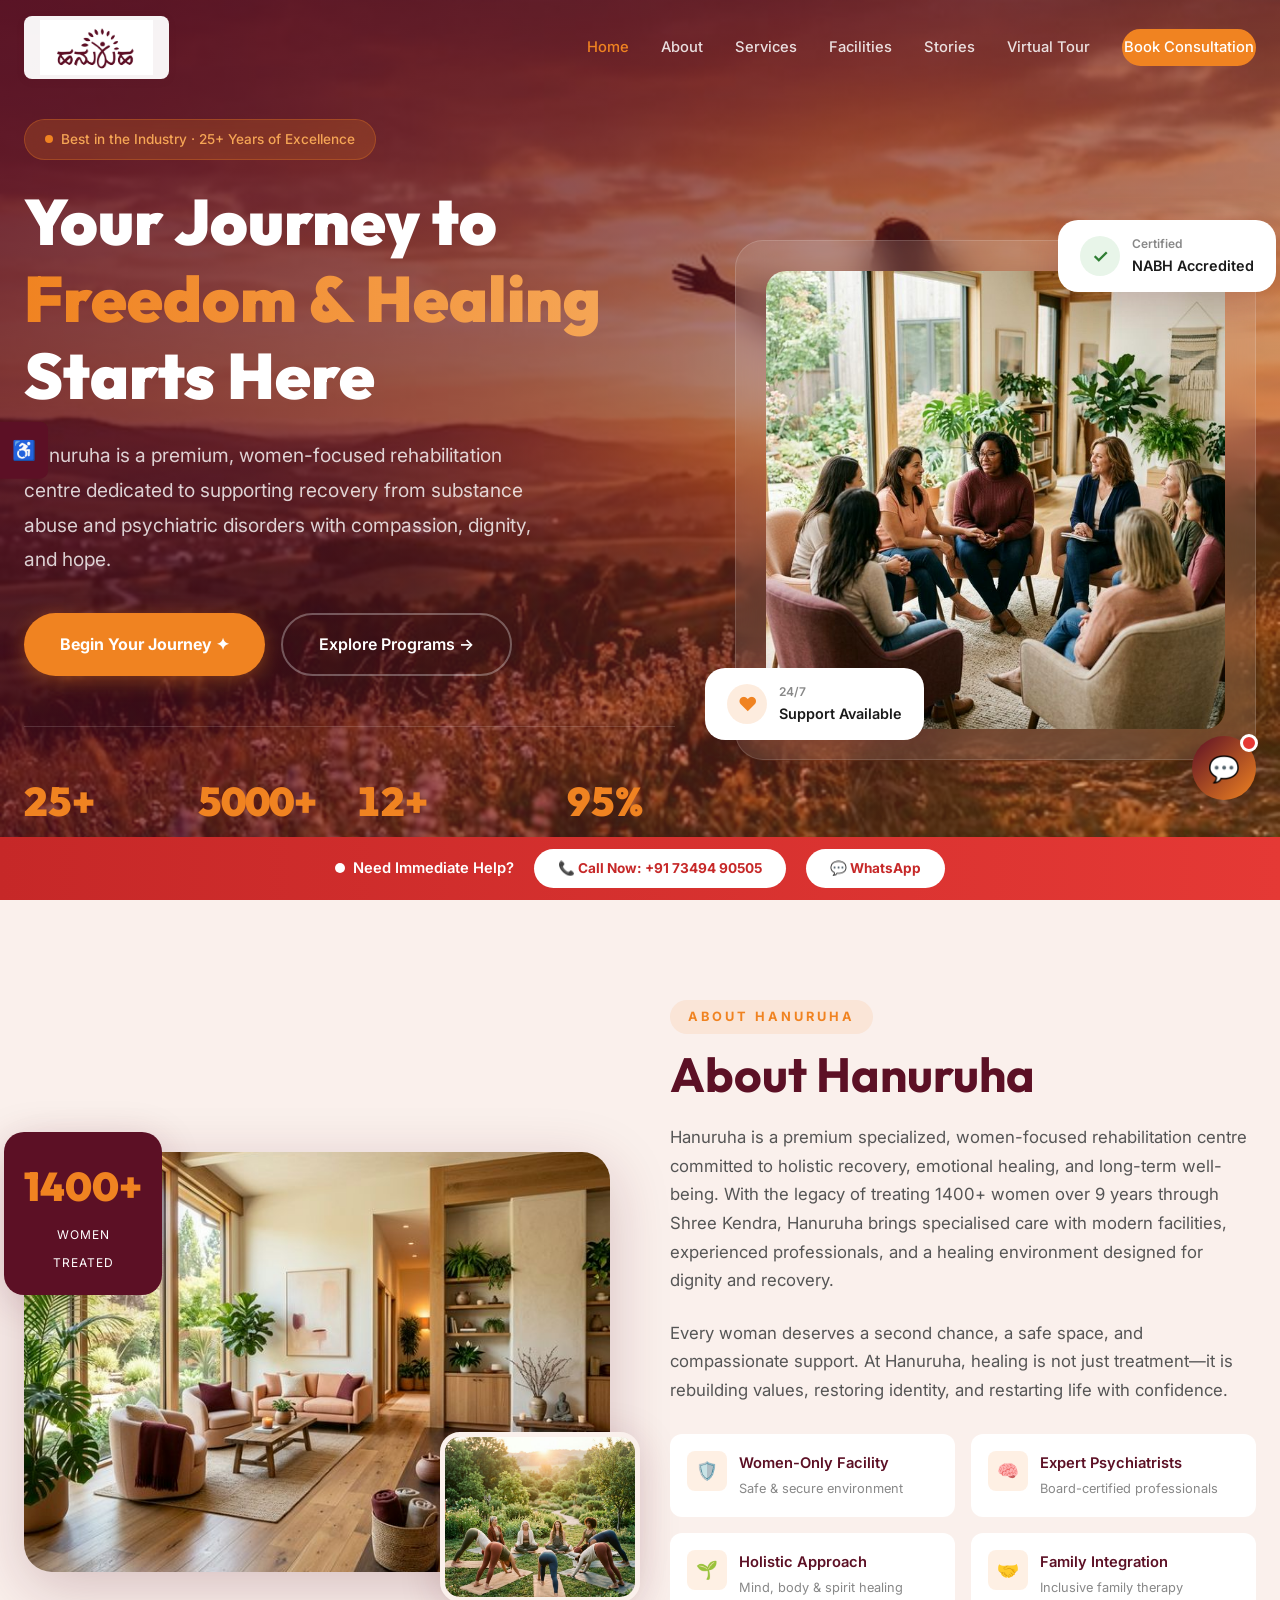
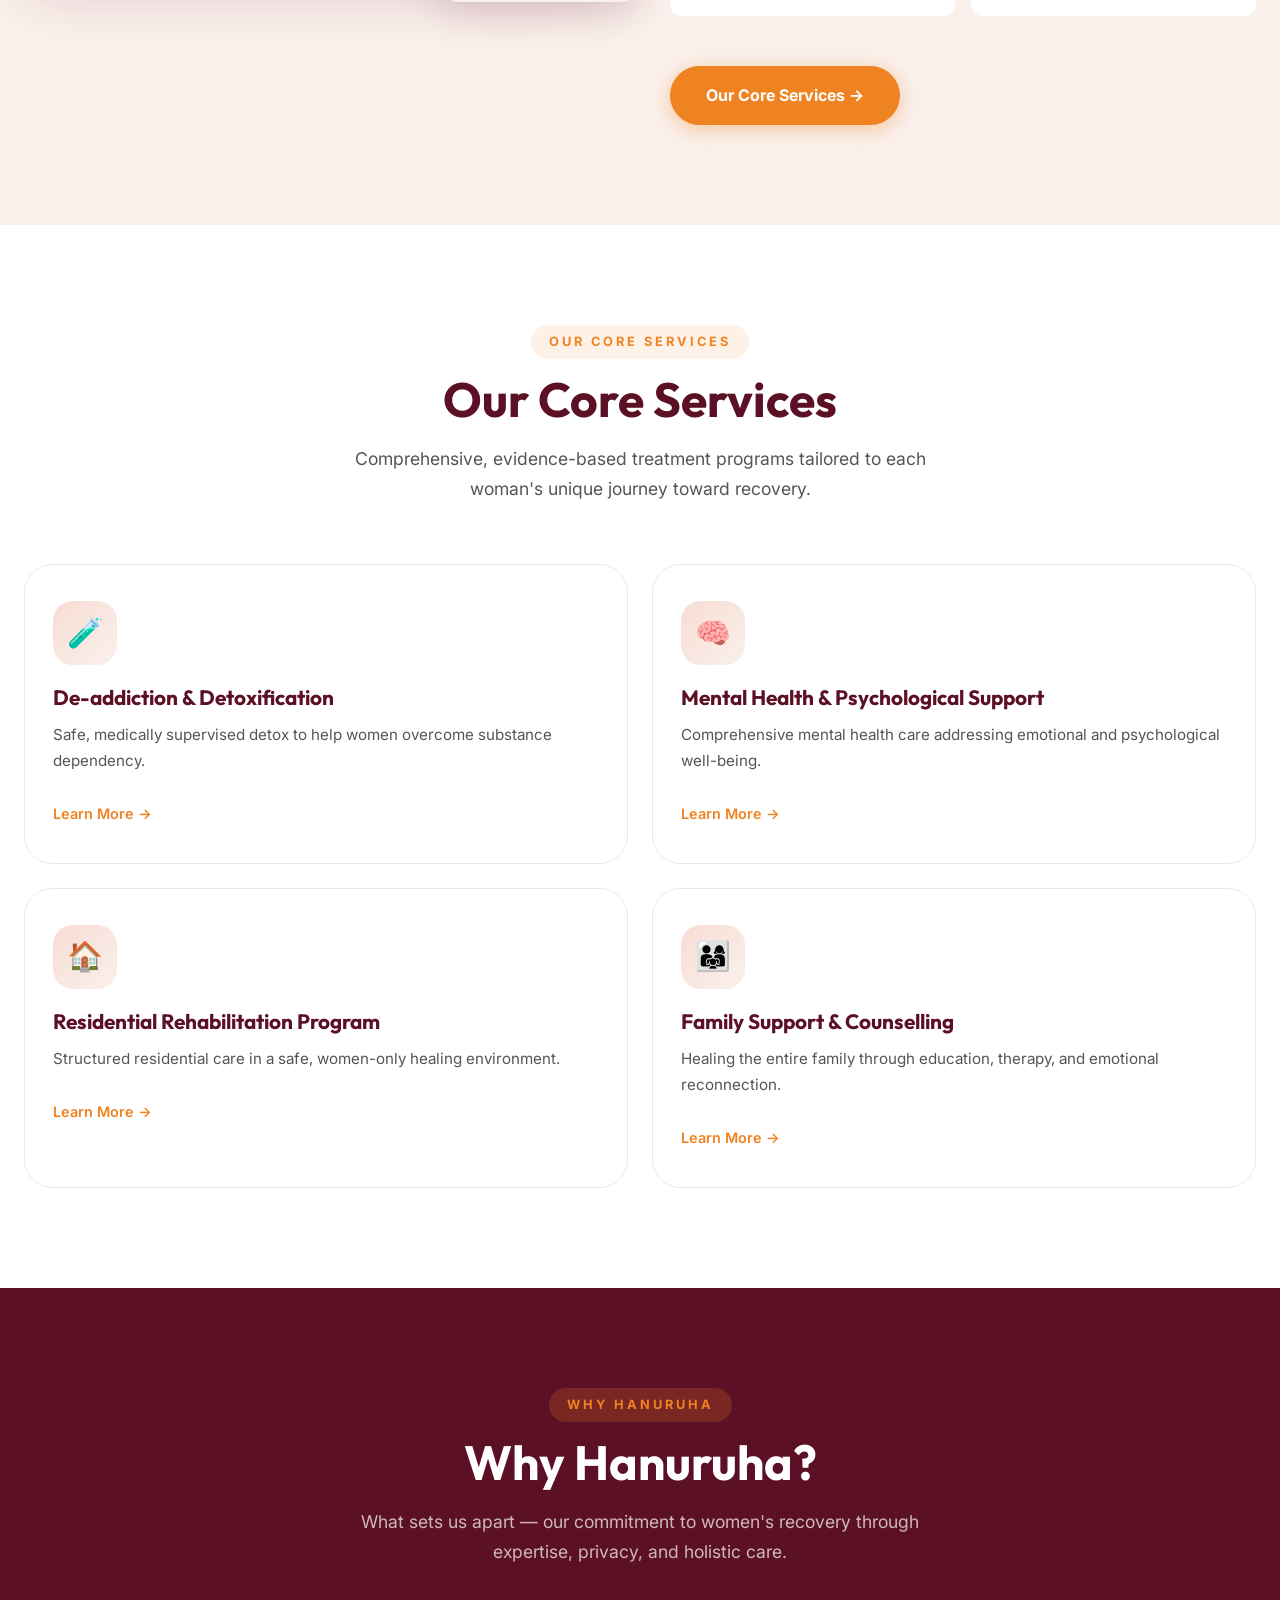
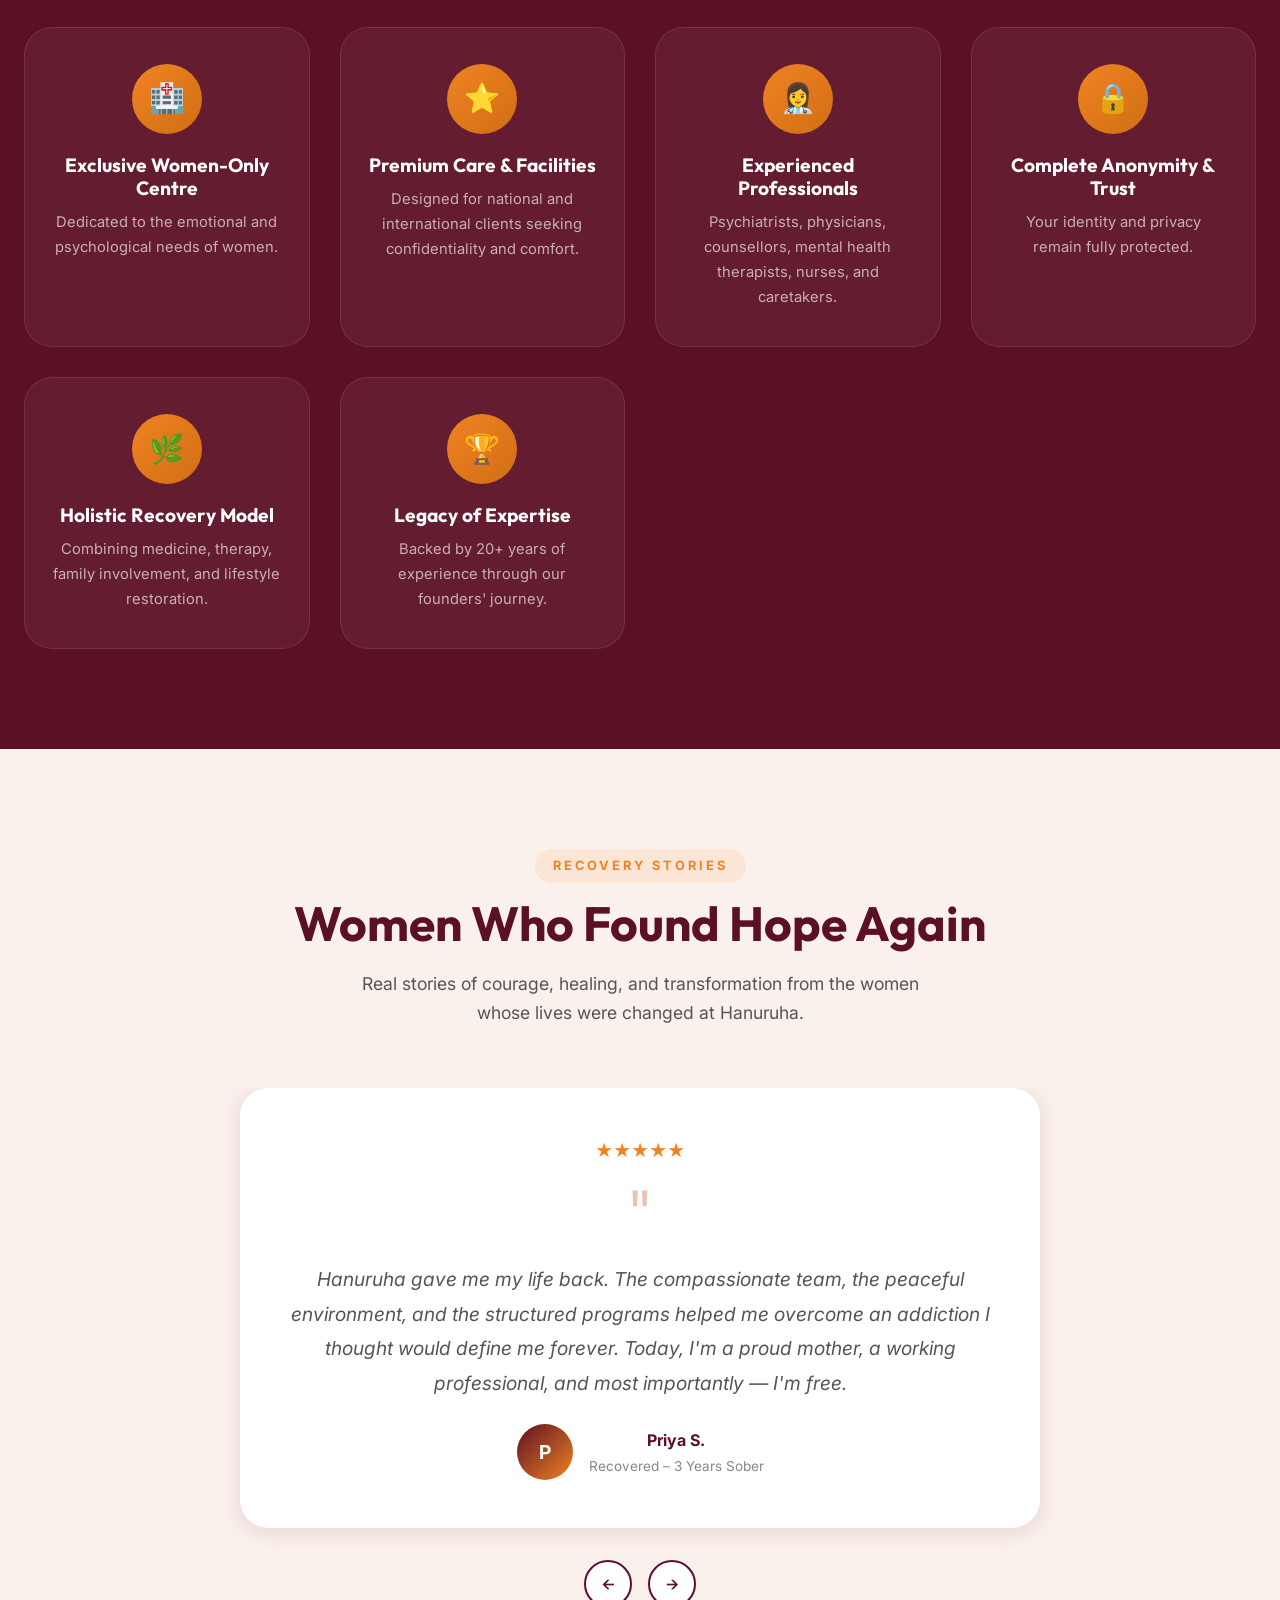
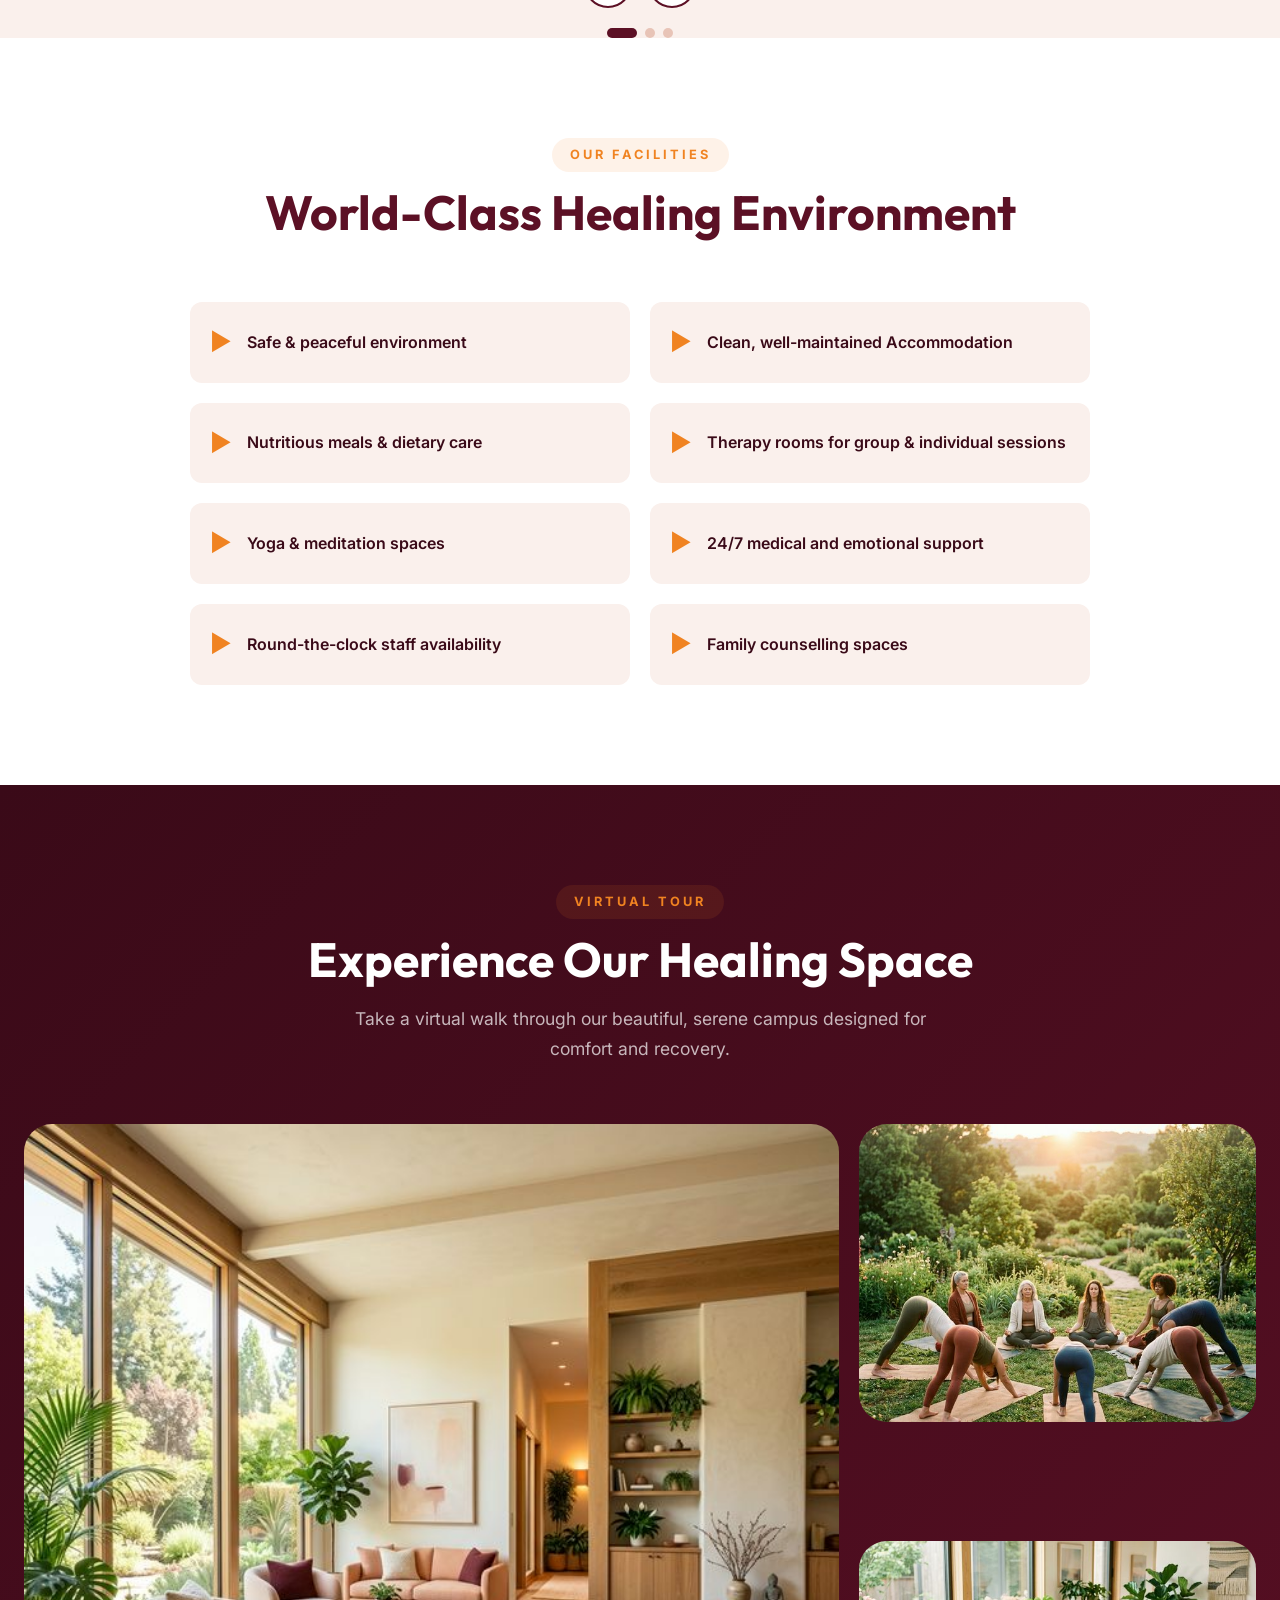
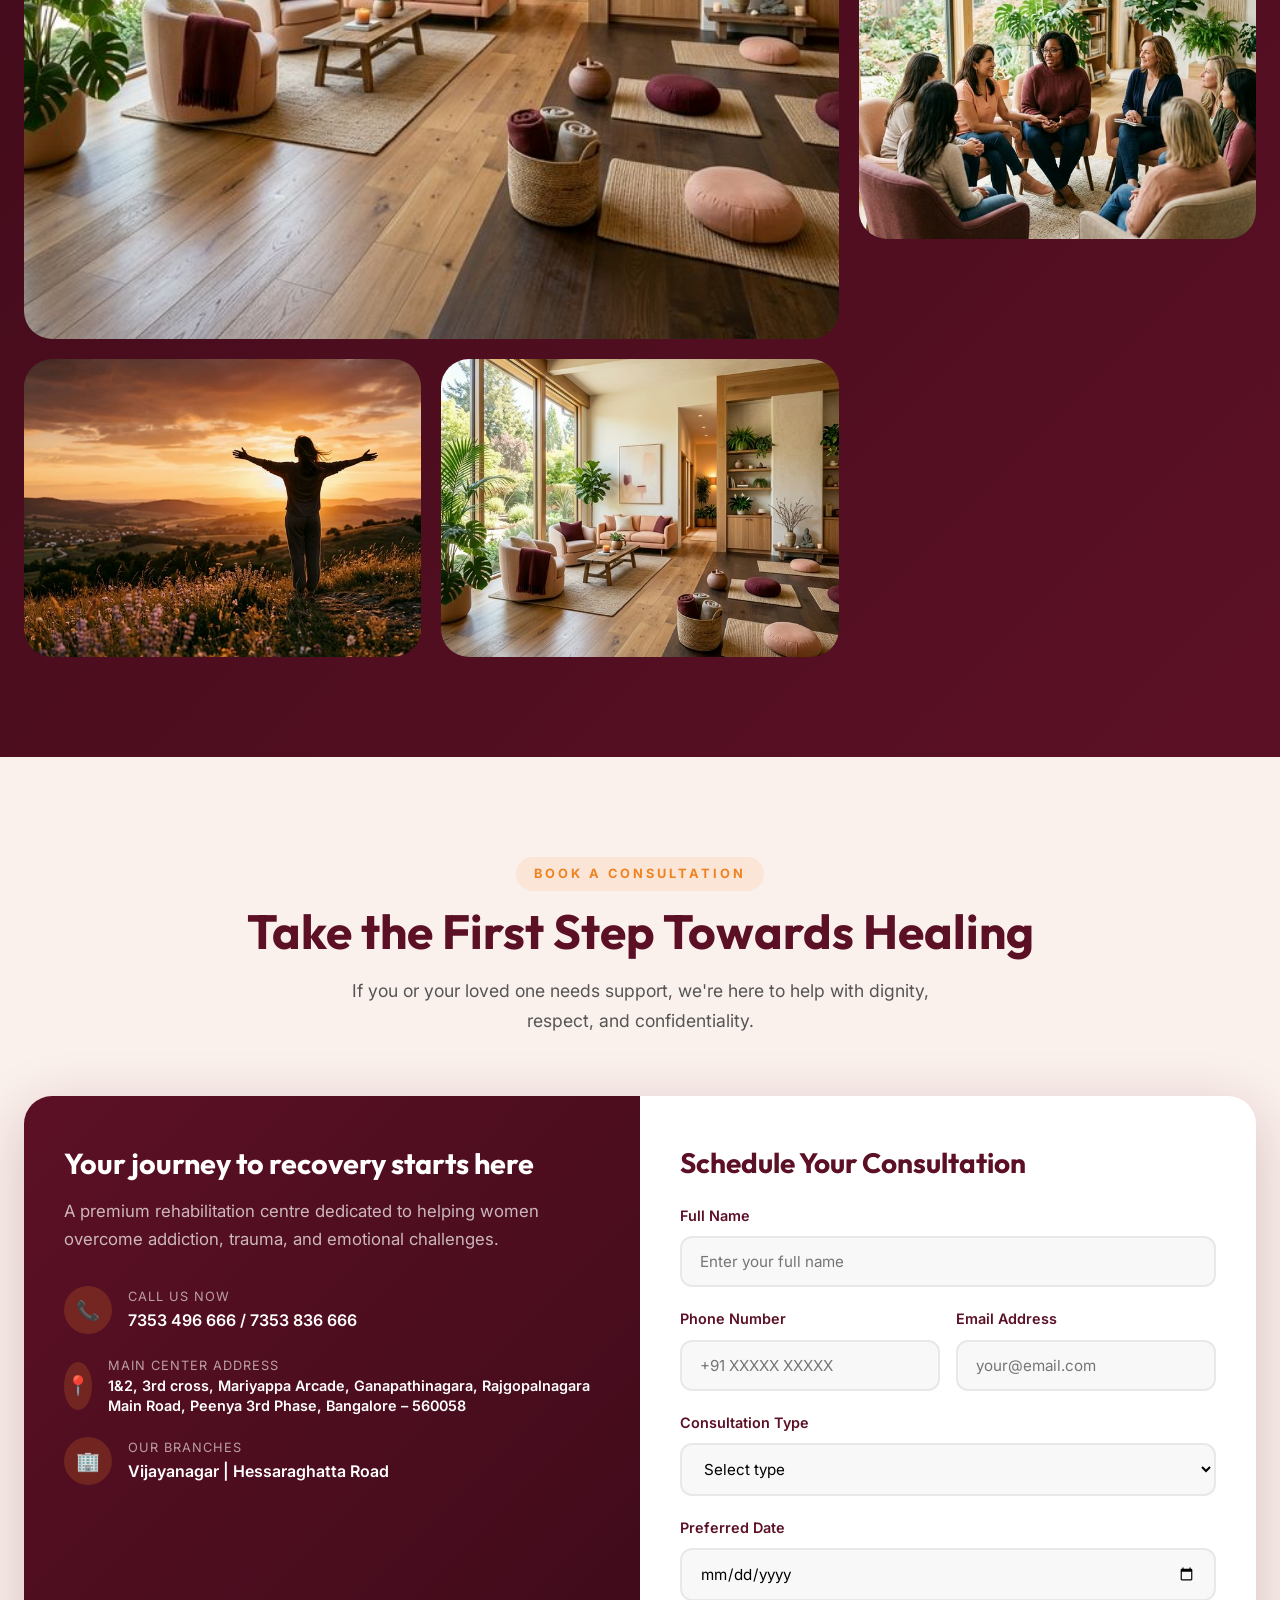
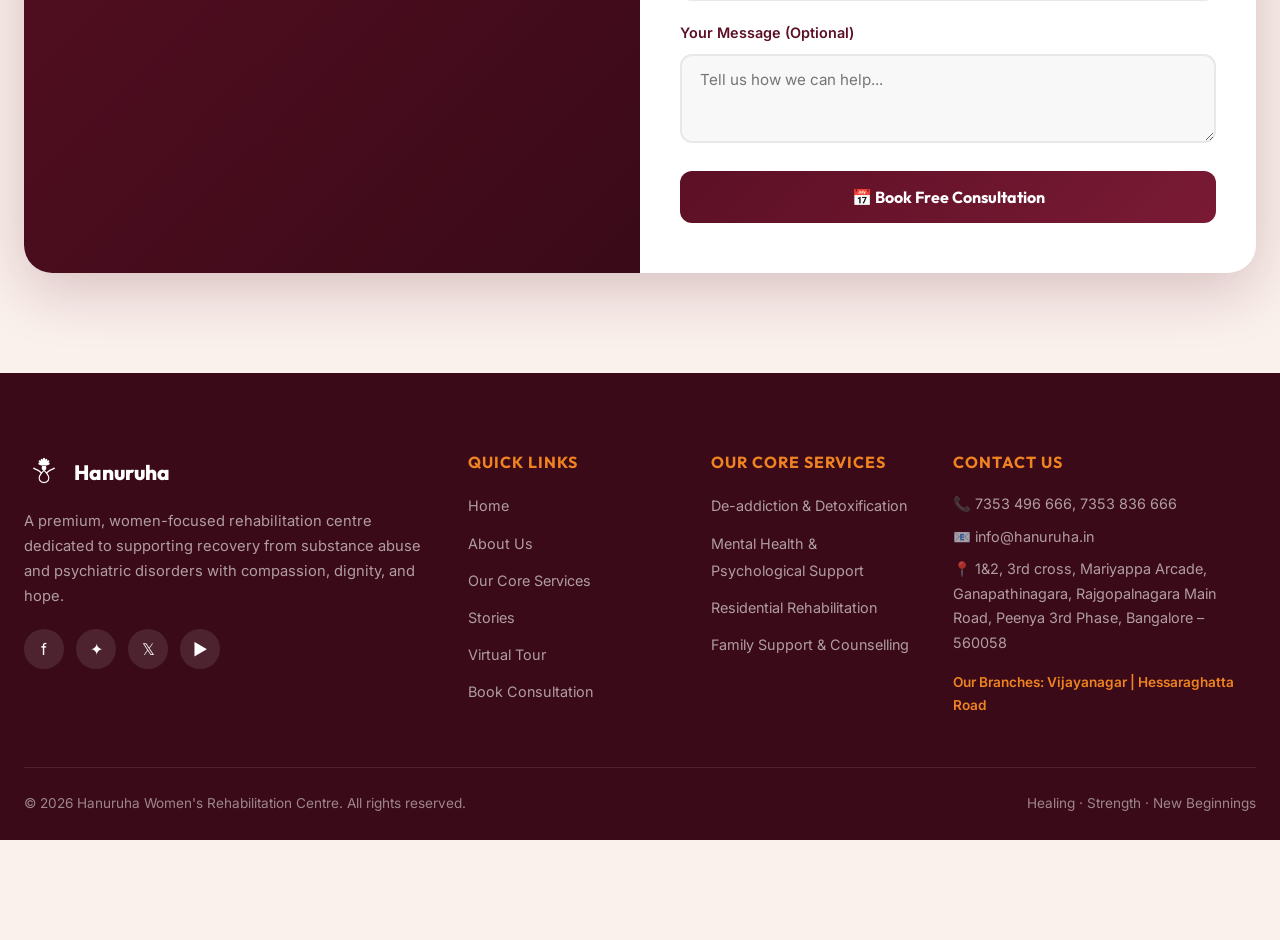
==== commit edb32e3e: "Second Push" ====
--- a/index.html
+++ b/index.html
@@ -19,16 +19,13 @@
   <nav class="navbar" id="navbar">
     <div class="container">
       <a href="#home" class="logo">
-        <img src="assets/images/logo-white.svg" alt="Hanuruha Logo" class="logo-img">
-        <div>
-          <span class="logo-text">Hanuruha</span>
-          <span class="logo-tagline">Adopt & Life Re-Begins</span>
-        </div>
+        <img src="assets/images/hanuruha-kannada-logo.png" alt="Hanuruha Kannada Logo" class="logo-img">
       </a>
       <div class="nav-links" id="navLinks">
         <a href="#home">Home</a>
         <a href="#about">About</a>
-        <a href="#programs">Programs</a>
+        <a href="#programs">Services</a>
+        <a href="#facilities">Facilities</a>
         <a href="#testimonials">Stories</a>
         <a href="#tour">Virtual Tour</a>
         <a href="#booking" class="nav-cta">Book Consultation</a>
@@ -108,20 +105,17 @@
             <img src="assets/images/yoga-meditation.png" alt="Yoga and meditation at Hanuruha">
           </div>
           <div class="about-experience-badge">
-            <span class="num">25+</span>
-            <span class="txt">Years of<br>Excellence</span>
+            <span class="num">1400+</span>
+            <span class="txt">Women<br>Treated</span>
           </div>
         </div>
         <div class="about-content reveal-right">
           <div class="section-header" style="text-align:left;margin-bottom:0">
             <span class="label">About Hanuruha</span>
-            <h2>A Safe Space for Women to Heal & Rebuild</h2>
-          </div>
-          <p class="about-desc">With over 25 years of trusted service in the rehabilitation industry through Three
-            Kendra, Hanuruha offers specialized treatment supported by modern facilities, experienced professionals, and
-            a compassionate healing environment. We are the best in the industry.</p>
-          <p class="about-desc">We believe every woman deserves a second chance, a safe space, and the support needed to
-            rebuild her life. At Hanuruha, recovery is not just about treatment — it is about transformation.</p>
+            <h2>About Hanuruha</h2>
+          </div>
+          <p class="about-desc">Hanuruha is a premium specialized, women-focused rehabilitation centre committed to holistic recovery, emotional healing, and long-term well-being. With the legacy of treating 1400+ women over 9 years through Shree Kendra, Hanuruha brings specialised care with modern facilities, experienced professionals, and a healing environment designed for dignity and recovery.</p>
+          <p class="about-desc">Every woman deserves a second chance, a safe space, and compassionate support. At Hanuruha, healing is not just treatment—it is rebuilding values, restoring identity, and restarting life with confidence.</p>
           <div class="about-features">
             <div class="about-feature">
               <div class="icon">🛡️</div>
@@ -152,159 +146,117 @@
               </div>
             </div>
           </div>
-          <a href="#programs" class="btn-primary" style="margin-top:20px">Our Programs →</a>
+          <a href="#programs" class="btn-primary" style="margin-top:20px">Our Core Services →</a>
         </div>
       </div>
     </div>
   </section>
 
-  <!-- ===== PROGRAMS ===== -->
+  <!-- ===== OUR CORE SERVICES ===== -->
   <section class="programs section" id="programs">
     <div class="container">
       <div class="section-header reveal">
-        <span class="label">Our Programs</span>
-        <h2>Comprehensive Treatment Programs</h2>
-        <p>Evidence-based programs tailored to each woman's unique journey toward recovery and empowerment.</p>
+        <span class="label">Our Core Services</span>
+        <h2>Our Core Services</h2>
+        <p>Comprehensive, evidence-based treatment programs tailored to each woman's unique journey toward recovery.</p>
       </div>
       <div class="programs-grid">
         <div class="program-card reveal">
           <div class="card-icon"><span>🧪</span></div>
-          <h3>Medical Detoxification</h3>
-          <p>Medically supervised detox process ensuring safe withdrawal with 24/7 nursing care.</p>
+          <h3>De-addiction & Detoxification</h3>
+          <p>Safe, medically supervised detox to help women overcome substance dependency.</p>
           <div class="card-details">
             <ul>
-              <li>24/7 medical supervision</li>
-              <li>Medication-assisted treatment</li>
-              <li>Comfortable private rooms</li>
-              <li>Nutritional support</li>
+              <li>Medically supervised detox</li>
+              <li>Safe withdrawal management</li>
+              <li>Relapse prevention programs</li>
             </ul>
           </div>
           <a href="#booking" class="card-learn-more">Learn More →</a>
         </div>
         <div class="program-card reveal">
           <div class="card-icon"><span>🧠</span></div>
-          <h3>Psychiatric Treatment</h3>
-          <p>Comprehensive psychiatric evaluation and treatment for co-occurring mental health disorders.</p>
+          <h3>Mental Health & Psychological Support</h3>
+          <p>Comprehensive mental health care addressing emotional and psychological well-being.</p>
           <div class="card-details">
             <ul>
-              <li>Individual psychiatric assessments</li>
-              <li>Co-occurring disorder treatment</li>
-              <li>Medication management</li>
-              <li>Trauma-informed care</li>
+              <li>One-on-one counselling</li>
+              <li>Trauma-focused therapy</li>
+              <li>Anxiety, depression, and stress management</li>
+              <li>Cognitive Behaviour Therapy (CBT) & Mindfulness</li>
             </ul>
           </div>
           <a href="#booking" class="card-learn-more">Learn More →</a>
         </div>
         <div class="program-card reveal">
-          <div class="card-icon"><span>💬</span></div>
-          <h3>Individual Therapy</h3>
-          <p>One-on-one therapy sessions with certified counselors using CBT, DBT, and more.</p>
+          <div class="card-icon"><span>🏠</span></div>
+          <h3>Residential Rehabilitation Program</h3>
+          <p>Structured residential care in a safe, women-only healing environment.</p>
           <div class="card-details">
             <ul>
-              <li>Cognitive Behavioral Therapy (CBT)</li>
-              <li>Dialectical Behavior Therapy (DBT)</li>
-              <li>EMDR for trauma</li>
-              <li>Motivational interviewing</li>
+              <li>Secure and private accommodation</li>
+              <li>Daily structured routines</li>
+              <li>Group therapy & peer support circles</li>
+              <li>Women-only healing environment</li>
             </ul>
           </div>
           <a href="#booking" class="card-learn-more">Learn More →</a>
         </div>
         <div class="program-card reveal">
-          <div class="card-icon"><span>👥</span></div>
-          <h3>Group Therapy</h3>
-          <p>Supportive group sessions fostering connection, empathy, and shared healing experiences.</p>
+          <div class="card-icon"><span>👨‍👩‍👧</span></div>
+          <h3>Family Support & Counselling</h3>
+          <p>Healing the entire family through education, therapy, and emotional reconnection.</p>
           <div class="card-details">
             <ul>
-              <li>Process groups</li>
-              <li>Psychoeducation groups</li>
-              <li>12-Step support meetings</li>
-              <li>Women's empowerment circles</li>
+              <li>Family therapy sessions</li>
+              <li>Awareness on addiction & mental health</li>
+              <li>Rebuilding relationships and emotional connections</li>
             </ul>
           </div>
           <a href="#booking" class="card-learn-more">Learn More →</a>
         </div>
-        <div class="program-card reveal">
-          <div class="card-icon"><span>🧘</span></div>
-          <h3>Yoga & Meditation</h3>
-          <p>Holistic wellness practices for mind-body connection and stress management.</p>
-          <div class="card-details">
-            <ul>
-              <li>Daily yoga sessions</li>
-              <li>Guided meditation</li>
-              <li>Breathwork therapy</li>
-              <li>Mindfulness training</li>
-            </ul>
-          </div>
-          <a href="#booking" class="card-learn-more">Learn More →</a>
-        </div>
-        <div class="program-card reveal">
-          <div class="card-icon"><span>🎨</span></div>
-          <h3>Art & Music Therapy</h3>
-          <p>Creative expression therapies that unlock emotional healing through art, music, and dance.</p>
-          <div class="card-details">
-            <ul>
-              <li>Expressive art therapy</li>
-              <li>Music as therapy</li>
-              <li>Dance movement therapy</li>
-              <li>Journaling workshops</li>
-            </ul>
-          </div>
-          <a href="#booking" class="card-learn-more">Learn More →</a>
-        </div>
       </div>
     </div>
   </section>
 
-  <!-- ===== WHY CHOOSE US ===== -->
+  <!-- ===== WHY HANURUHA ===== -->
   <section class="why-us section" id="why-us">
     <div class="container">
       <div class="section-header reveal">
         <span class="label">Why Hanuruha</span>
-        <h2>Best in the Industry</h2>
-        <p>With over 25+ years in this field, we deliver compassionate care, proven results, and life-changing
-          transformations.</p>
+        <h2>Why Hanuruha?</h2>
+        <p>What sets us apart — our commitment to women's recovery through expertise, privacy, and holistic care.</p>
       </div>
       <div class="why-us-grid">
         <div class="why-us-card reveal">
-          <div class="icon">🏆</div>
-          <h3>Best in the Industry</h3>
-          <p>Recognized as a leading women's rehabilitation centre with unmatched expertise and care standards.</p>
+          <div class="icon">🏥</div>
+          <h3>Exclusive Women-Only Centre</h3>
+          <p>Dedicated to the emotional and psychological needs of women.</p>
         </div>
         <div class="why-us-card reveal">
-          <div class="icon">🕐</div>
-          <h3>25+ Years of Experience</h3>
-          <p>We have been in this field since the last 25+ years, making us one of the most trusted names in
-            rehabilitation.</p>
-        </div>
-        <div class="why-us-card reveal">
-          <div class="icon">🏥</div>
-          <h3>Modern Facilities</h3>
-          <p>State-of-the-art treatment centre with comfortable, home-like living spaces.</p>
+          <div class="icon">⭐</div>
+          <h3>Premium Care & Facilities</h3>
+          <p>Designed for national and international clients seeking confidentiality and comfort.</p>
         </div>
         <div class="why-us-card reveal">
           <div class="icon">👩‍⚕️</div>
-          <h3>Expert Team</h3>
-          <p>Board-certified psychiatrists, counselors, and support staff available 24/7.</p>
-        </div>
-        <div class="why-us-card reveal">
-          <div class="icon">📋</div>
-          <h3>Personalized Plans</h3>
-          <p>Every treatment plan is customized to meet individual needs and goals.</p>
+          <h3>Experienced Professionals</h3>
+          <p>Psychiatrists, physicians, counsellors, mental health therapists, nurses, and caretakers.</p>
         </div>
         <div class="why-us-card reveal">
           <div class="icon">🔒</div>
-          <h3>Complete Privacy</h3>
-          <p>100% confidential care with strict privacy protections and secure facilities.</p>
+          <h3>Complete Anonymity & Trust</h3>
+          <p>Your identity and privacy remain fully protected.</p>
         </div>
         <div class="why-us-card reveal">
-          <div class="icon">🌍</div>
-          <h3>Aftercare Support</h3>
-          <p>Comprehensive aftercare programs to ensure long-term recovery success.</p>
+          <div class="icon">🌿</div>
+          <h3>Holistic Recovery Model</h3>
+          <p>Combining medicine, therapy, family involvement, and lifestyle restoration.</p>
         </div>
         <div class="why-us-card reveal">
-          <div class="icon">💳</div>
-          <h3>Flexible Payment</h3>
-          <p>Affordable treatment with flexible payment plans and EMI options available.</p>
+          <div class="icon">🏆</div>
+          <h3>Legacy of Expertise</h3>
+          <p>Backed by 20+ years of experience through our founders' journey.</p>
         </div>
       </div>
     </div>
@@ -380,6 +332,50 @@
         </div>
       </div>
     </div>
+  <!-- ===== OUR FACILITIES ===== -->
+  <section class="facilities section" id="facilities" style="background: var(--white);">
+    <div class="container">
+      <div class="section-header reveal">
+        <span class="label">Our Facilities</span>
+        <h2>World-Class Healing Environment</h2>
+      </div>
+      <div class="facilities-grid reveal" style="display: grid; grid-template-columns: repeat(auto-fit, minmax(300px, 1fr)); gap: 20px; max-width: 900px; margin: 0 auto;">
+        
+        <div style="background: var(--peach-light); padding: 20px; border-radius: 12px; display: flex; align-items: center; gap: 15px;">
+          <div style="color: var(--orange); font-size: 1.5rem;">▶</div>
+          <div style="font-weight: 600; color: var(--maroon-dark);">Safe & peaceful environment</div>
+        </div>
+        <div style="background: var(--peach-light); padding: 20px; border-radius: 12px; display: flex; align-items: center; gap: 15px;">
+          <div style="color: var(--orange); font-size: 1.5rem;">▶</div>
+          <div style="font-weight: 600; color: var(--maroon-dark);">Clean, well-maintained Accommodation</div>
+        </div>
+        <div style="background: var(--peach-light); padding: 20px; border-radius: 12px; display: flex; align-items: center; gap: 15px;">
+          <div style="color: var(--orange); font-size: 1.5rem;">▶</div>
+          <div style="font-weight: 600; color: var(--maroon-dark);">Nutritious meals & dietary care</div>
+        </div>
+        <div style="background: var(--peach-light); padding: 20px; border-radius: 12px; display: flex; align-items: center; gap: 15px;">
+          <div style="color: var(--orange); font-size: 1.5rem;">▶</div>
+          <div style="font-weight: 600; color: var(--maroon-dark);">Therapy rooms for group & individual sessions</div>
+        </div>
+        <div style="background: var(--peach-light); padding: 20px; border-radius: 12px; display: flex; align-items: center; gap: 15px;">
+          <div style="color: var(--orange); font-size: 1.5rem;">▶</div>
+          <div style="font-weight: 600; color: var(--maroon-dark);">Yoga & meditation spaces</div>
+        </div>
+        <div style="background: var(--peach-light); padding: 20px; border-radius: 12px; display: flex; align-items: center; gap: 15px;">
+          <div style="color: var(--orange); font-size: 1.5rem;">▶</div>
+          <div style="font-weight: 600; color: var(--maroon-dark);">24/7 medical and emotional support</div>
+        </div>
+        <div style="background: var(--peach-light); padding: 20px; border-radius: 12px; display: flex; align-items: center; gap: 15px;">
+          <div style="color: var(--orange); font-size: 1.5rem;">▶</div>
+          <div style="font-weight: 600; color: var(--maroon-dark);">Round-the-clock staff availability</div>
+        </div>
+        <div style="background: var(--peach-light); padding: 20px; border-radius: 12px; display: flex; align-items: center; gap: 15px;">
+          <div style="color: var(--orange); font-size: 1.5rem;">▶</div>
+          <div style="font-weight: 600; color: var(--maroon-dark);">Family counselling spaces</div>
+        </div>
+        
+      </div>
+    </div>
   </section>
 
   <!-- ===== VIRTUAL TOUR ===== -->
@@ -422,41 +418,33 @@
     <div class="container">
       <div class="section-header reveal">
         <span class="label">Book a Consultation</span>
-        <h2>Take the First Step Today</h2>
-        <p>Schedule a free, confidential consultation with our team of experts.</p>
+        <h2>Take the First Step Towards Healing</h2>
+        <p>If you or your loved one needs support, we're here to help with dignity, respect, and confidentiality.</p>
       </div>
       <div class="booking-wrapper reveal">
         <div class="booking-info">
-          <h3>We're Here For You</h3>
-          <p>Whether you're seeking help for yourself or a loved one, our compassionate team is ready to support you
-            every step of the way.</p>
+          <h3>Your journey to recovery starts here</h3>
+          <p>A premium rehabilitation centre dedicated to helping women overcome addiction, trauma, and emotional challenges.</p>
           <div class="booking-contact-list">
             <div class="booking-contact-item">
               <div class="icon">📞</div>
               <div class="info">
-                <div class="label-text">Call Us 24/7</div>
-                <div class="value">+91 73494 90505</div>
-              </div>
-            </div>
-            <div class="booking-contact-item">
-              <div class="icon">✉️</div>
-              <div class="info">
-                <div class="label-text">Email Us</div>
-                <div class="value">info@hanuruha.in</div>
-              </div>
-            </div>
-            <div class="booking-contact-item">
-              <div class="icon">💬</div>
-              <div class="info">
-                <div class="label-text">WhatsApp</div>
-                <div class="value">+91 73494 90505</div>
+                <div class="label-text">Call Us Now</div>
+                <div class="value">7353 496 666 / 7353 836 666</div>
               </div>
             </div>
             <div class="booking-contact-item">
               <div class="icon">📍</div>
               <div class="info">
-                <div class="label-text">Visit Us</div>
-                <div class="value">Bangalore, Karnataka, India</div>
+                <div class="label-text">Main Center Address</div>
+                <div class="value" style="font-size: 0.9rem; line-height: 1.4;">1&2, 3rd cross, Mariyappa Arcade, Ganapathinagara, Rajgopalnagara Main Road, Peenya 3rd Phase, Bangalore – 560058</div>
+              </div>
+            </div>
+            <div class="booking-contact-item">
+              <div class="icon">🏢</div>
+              <div class="info">
+                <div class="label-text">Our Branches</div>
+                <div class="value">Vijayanagar | Hessaraghatta Road</div>
               </div>
             </div>
           </div>
@@ -506,15 +494,15 @@
 
   <!-- ===== FOOTER ===== -->
   <footer class="footer" id="contact">
+    <!-- Main footer content -->
     <div class="container">
       <div class="footer-grid">
         <div class="footer-about">
           <div class="logo">
-            <img src="assets/images/logo-white.svg" alt="Hanuruha Logo" class="logo-img" style="width:35px;height:35px">
+            <img src="assets/images/logo-white.svg" alt="Hanuruha Logo" class="logo-img" style="width:40px;height:40px">
             <span class="logo-text">Hanuruha</span>
           </div>
-          <p>A premium, women-focused rehabilitation centre dedicated to supporting recovery from substance abuse and
-            psychiatric disorders with compassion, dignity, and hope.</p>
+          <p>A premium, women-focused rehabilitation centre dedicated to supporting recovery from substance abuse and psychiatric disorders with compassion, dignity, and hope.</p>
           <div class="footer-social">
             <a href="#" aria-label="Facebook">f</a>
             <a href="#" aria-label="Instagram">✦</a>
@@ -527,36 +515,32 @@
           <ul class="footer-links">
             <li><a href="#home">Home</a></li>
             <li><a href="#about">About Us</a></li>
-            <li><a href="#programs">Programs</a></li>
+            <li><a href="#programs">Our Core Services</a></li>
             <li><a href="#testimonials">Stories</a></li>
             <li><a href="#tour">Virtual Tour</a></li>
             <li><a href="#booking">Book Consultation</a></li>
           </ul>
         </div>
         <div>
-          <h4>Programs</h4>
+          <h4>Our Core Services</h4>
           <ul class="footer-links">
-            <li><a href="#programs">Medical Detox</a></li>
-            <li><a href="#programs">Psychiatric Care</a></li>
-            <li><a href="#programs">Individual Therapy</a></li>
-            <li><a href="#programs">Group Therapy</a></li>
-            <li><a href="#programs">Yoga & Meditation</a></li>
-            <li><a href="#programs">Art & Music Therapy</a></li>
+            <li><a href="#programs">De-addiction & Detoxification</a></li>
+            <li><a href="#programs">Mental Health & Psychological Support</a></li>
+            <li><a href="#programs">Residential Rehabilitation</a></li>
+            <li><a href="#programs">Family Support & Counselling</a></li>
           </ul>
         </div>
         <div>
-          <h4>Stay Updated</h4>
-          <p style="color:rgba(255,255,255,0.6);font-size:0.9rem;margin-bottom:16px">Subscribe for recovery tips,
-            wellness resources, and Hanuruha updates.</p>
-          <div class="footer-newsletter">
-            <input type="email" placeholder="Enter your email address">
-            <button>Subscribe →</button>
-          </div>
+          <h4>Contact Us</h4>
+          <p style="color:rgba(255,255,255,0.6);font-size:0.9rem;margin-bottom:8px">📞 7353 496 666, 7353 836 666</p>
+          <p style="color:rgba(255,255,255,0.6);font-size:0.9rem;margin-bottom:8px">📧 info@hanuruha.in</p>
+          <p style="color:rgba(255,255,255,0.6);font-size:0.9rem;margin-bottom:16px">📍 1&2, 3rd cross, Mariyappa Arcade, Ganapathinagara, Rajgopalnagara Main Road, Peenya 3rd Phase, Bangalore – 560058</p>
+          <p style="color:var(--orange);font-size:0.85rem;font-weight:600">Our Branches: Vijayanagar | Hessaraghatta Road</p>
         </div>
       </div>
       <div class="footer-bottom">
         <span>© 2026 Hanuruha Women's Rehabilitation Centre. All rights reserved.</span>
-        <span>Privacy Policy · Terms of Service · HIPAA Compliance</span>
+        <span>Healing · Strength · New Beginnings</span>
       </div>
     </div>
   </footer>
--- a/styles.css
+++ b/styles.css
@@ -116,7 +116,13 @@
   justify-content: center; font-size: 1.5rem; color: var(--white);
 }
 .navbar .logo-img {
-  width: 45px; height: 45px; object-fit: contain;
+  height: 55px; width: auto; object-fit: contain;
+}
+.navbar .logo {
+  display: flex; align-items: center; gap: 10px;
+  background: rgba(255, 255, 255, 0.95);
+  padding: 4px 16px; border-radius: 8px;
+  box-shadow: var(--shadow-sm);
 }
 .navbar .logo-text { font-family: var(--font-primary); font-size: 1.5rem; font-weight: 800; color: var(--white); }
 .navbar .logo-tagline { font-size: 0.65rem; color: var(--peach); letter-spacing: 1.5px; text-transform: uppercase; display: block; margin-top: -4px; }
@@ -132,8 +138,8 @@
 .nav-links a:hover { color: var(--white); }
 .nav-links a:hover::after { width: 100%; }
 .nav-cta {
-  background: var(--orange); color: var(--white) !important; padding: 12px 28px;
-  border-radius: 50px; font-weight: 600; font-size: 0.95rem;
+  background: var(--orange); color: var(--white) !important; padding: 14px 32px;
+  border-radius: 50px; font-weight: 700; font-size: 1.05rem;
   transition: var(--transition); border: 2px solid var(--orange);
   white-space: nowrap;
 }
@@ -279,7 +285,7 @@
 
 /* ===== PROGRAMS ===== */
 .programs { background: var(--white); }
-.programs-grid { display: grid; grid-template-columns: repeat(auto-fit, minmax(280px, 1fr)); gap: 24px; }
+.programs-grid { display: grid; grid-template-columns: repeat(2, 1fr); gap: 24px; }
 .program-card {
   background: var(--white); border-radius: var(--radius-xl); padding: 36px 28px;
   border: 1px solid var(--gray-200); transition: var(--transition);
@@ -688,7 +694,6 @@
   .hero-stats { justify-content: center; }
   .hero-visual { display: none; }
   .about-grid { grid-template-columns: 1fr; gap: 40px; }
-  .insurance-wrapper { grid-template-columns: 1fr; }
   .booking-wrapper { grid-template-columns: 1fr; }
   .tour-gallery { grid-template-columns: 1fr 1fr; }
   .tour-item:first-child { grid-column: span 2; }
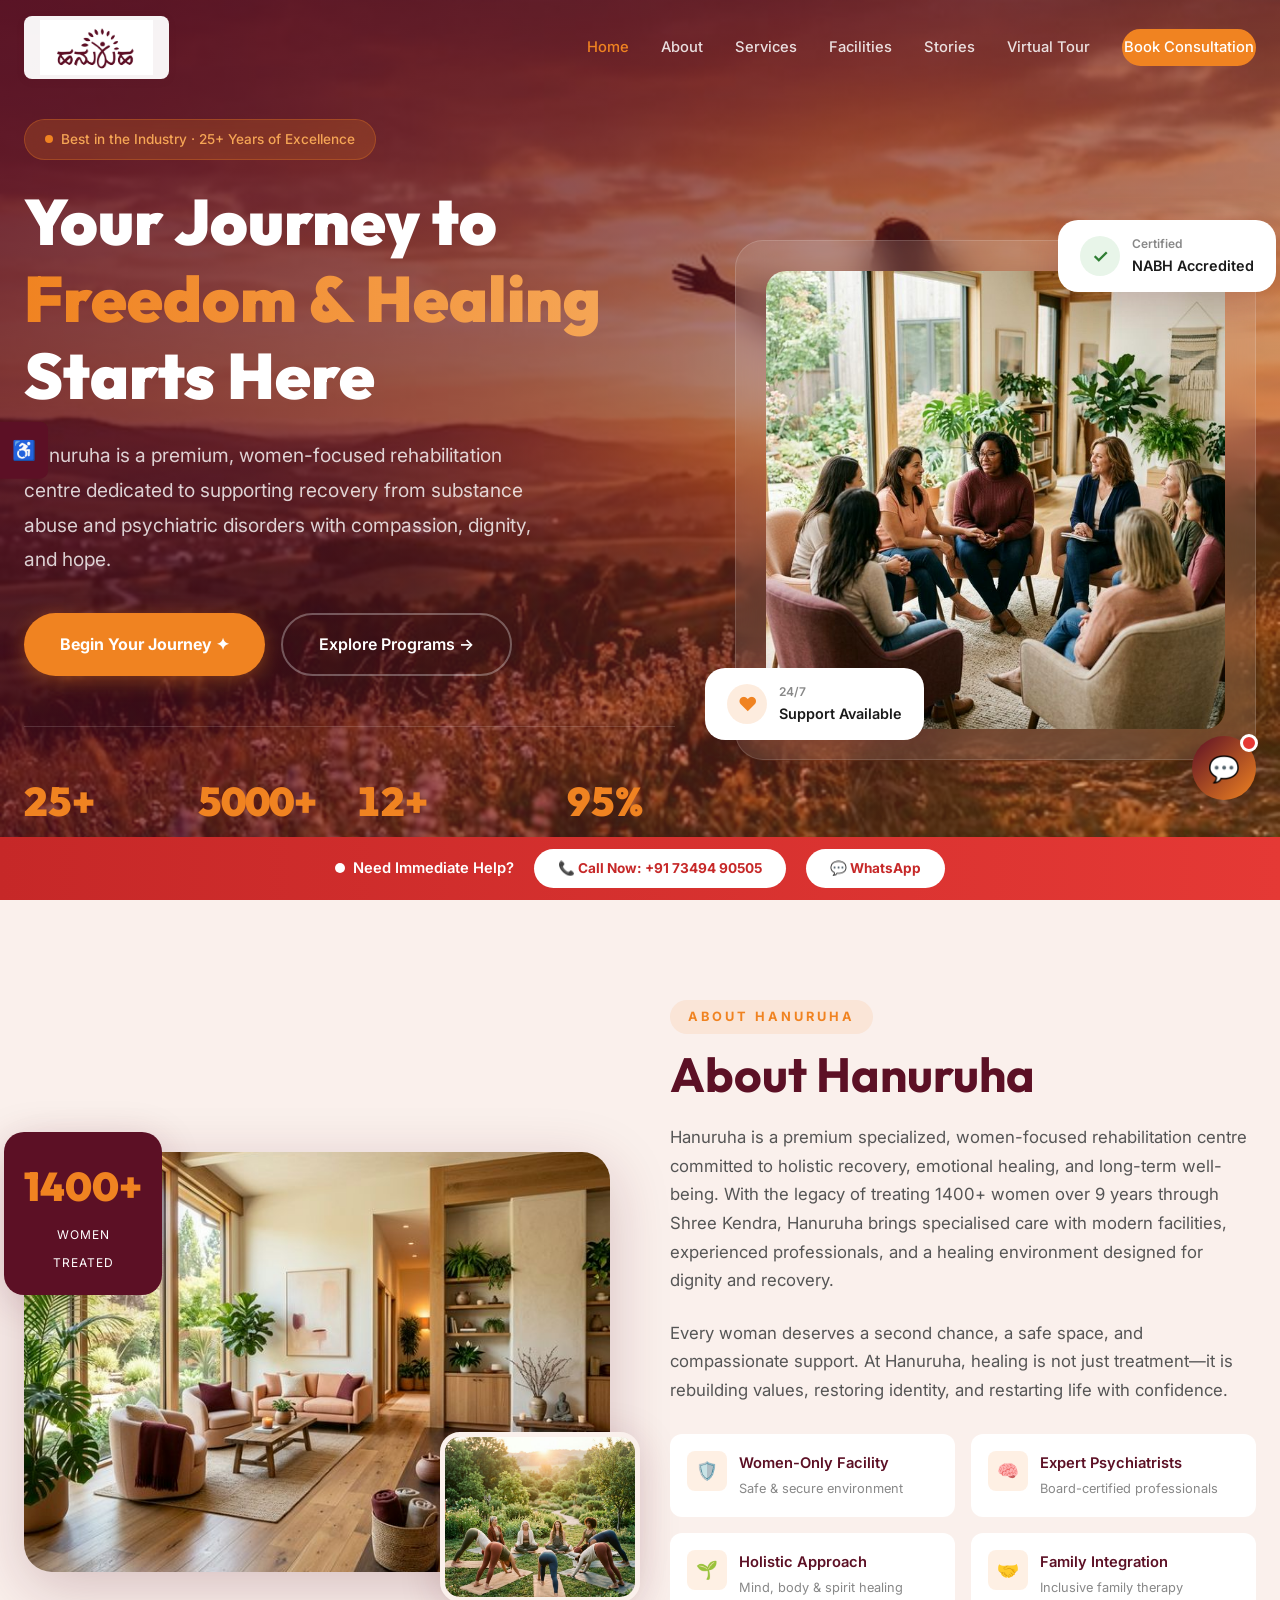
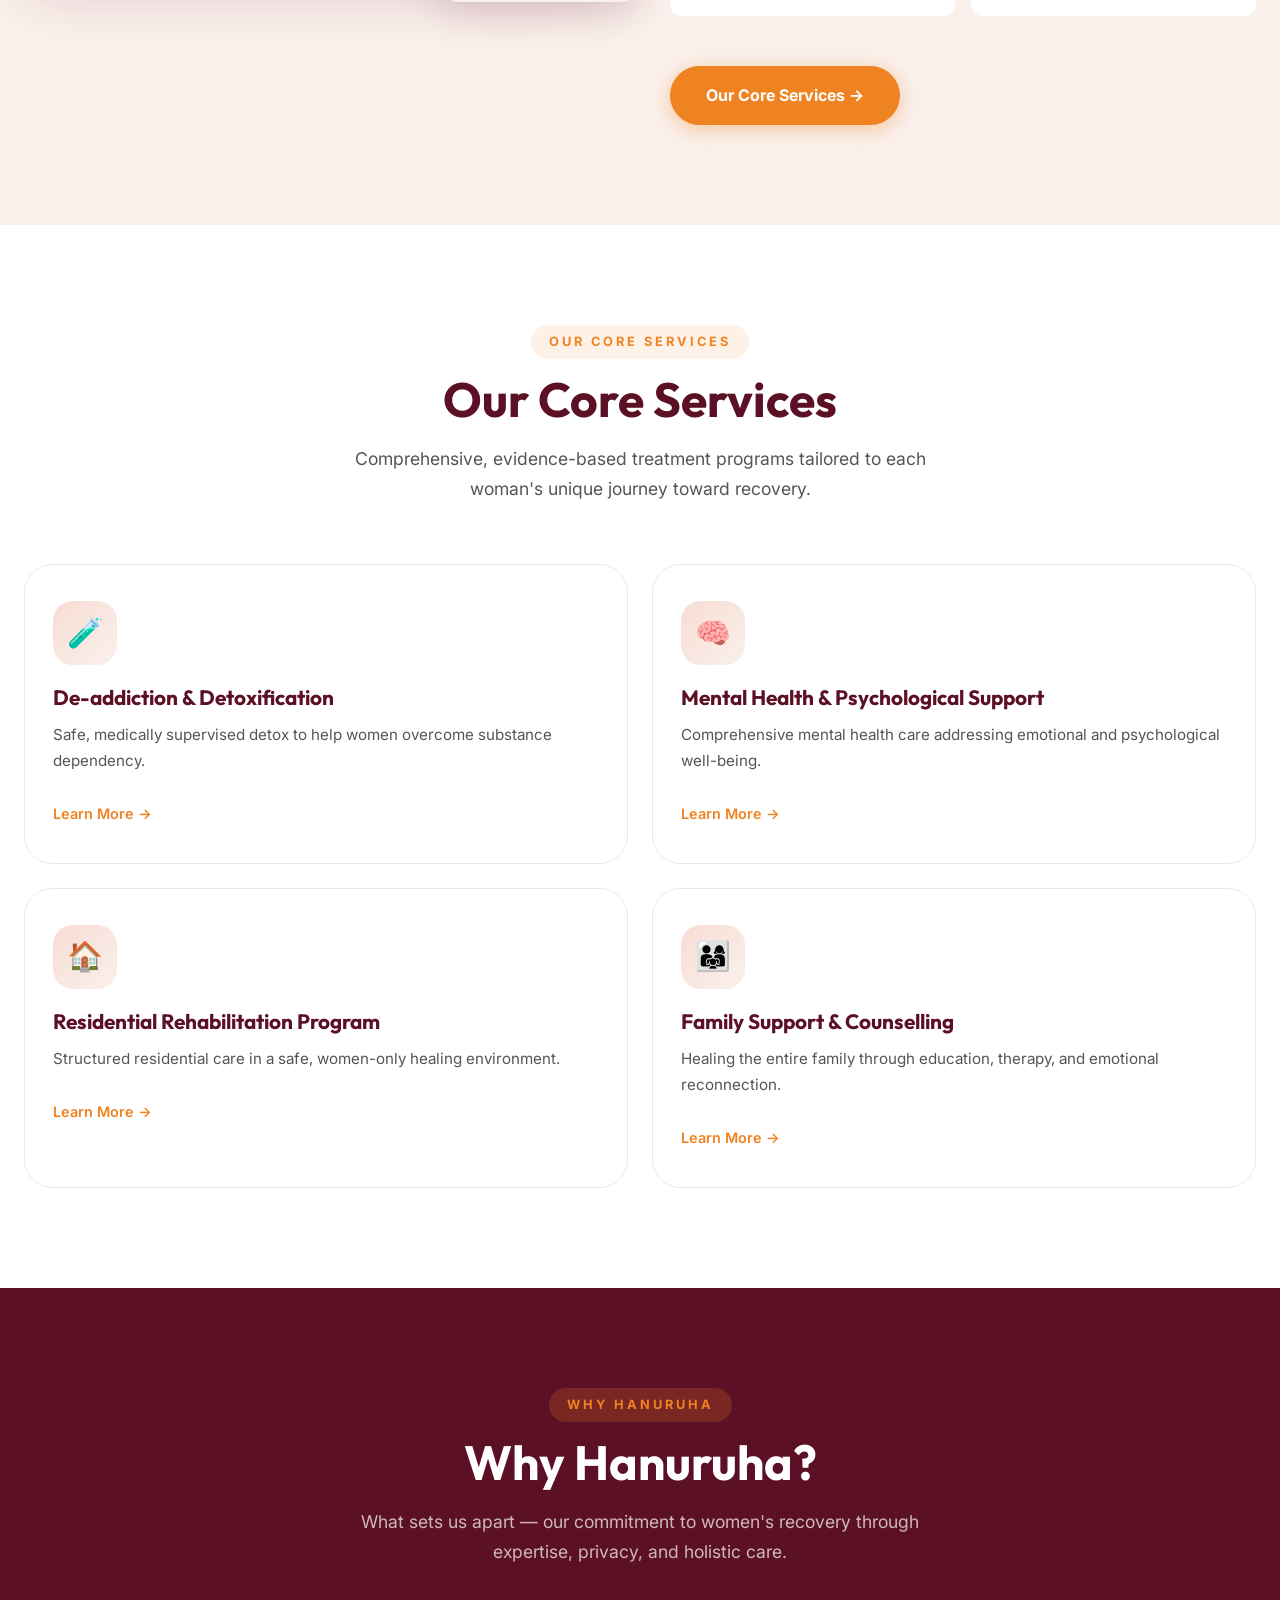
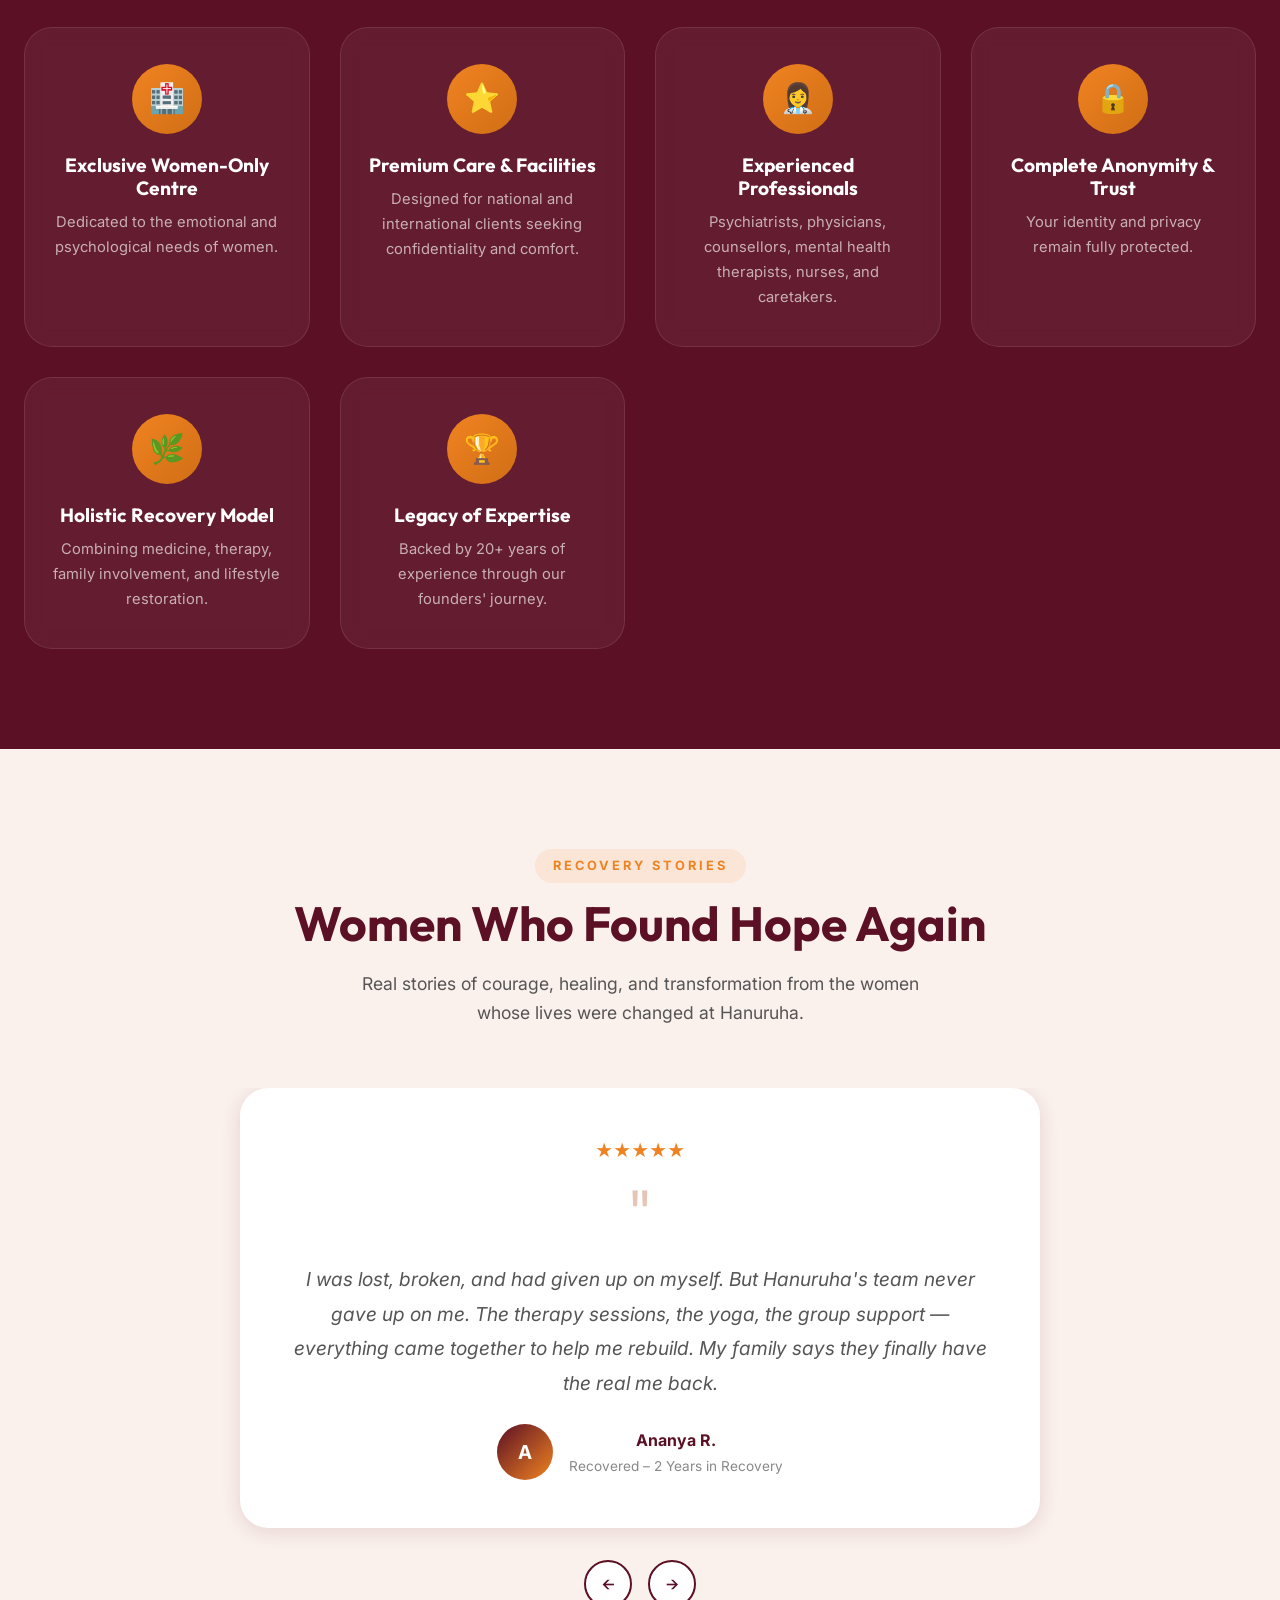
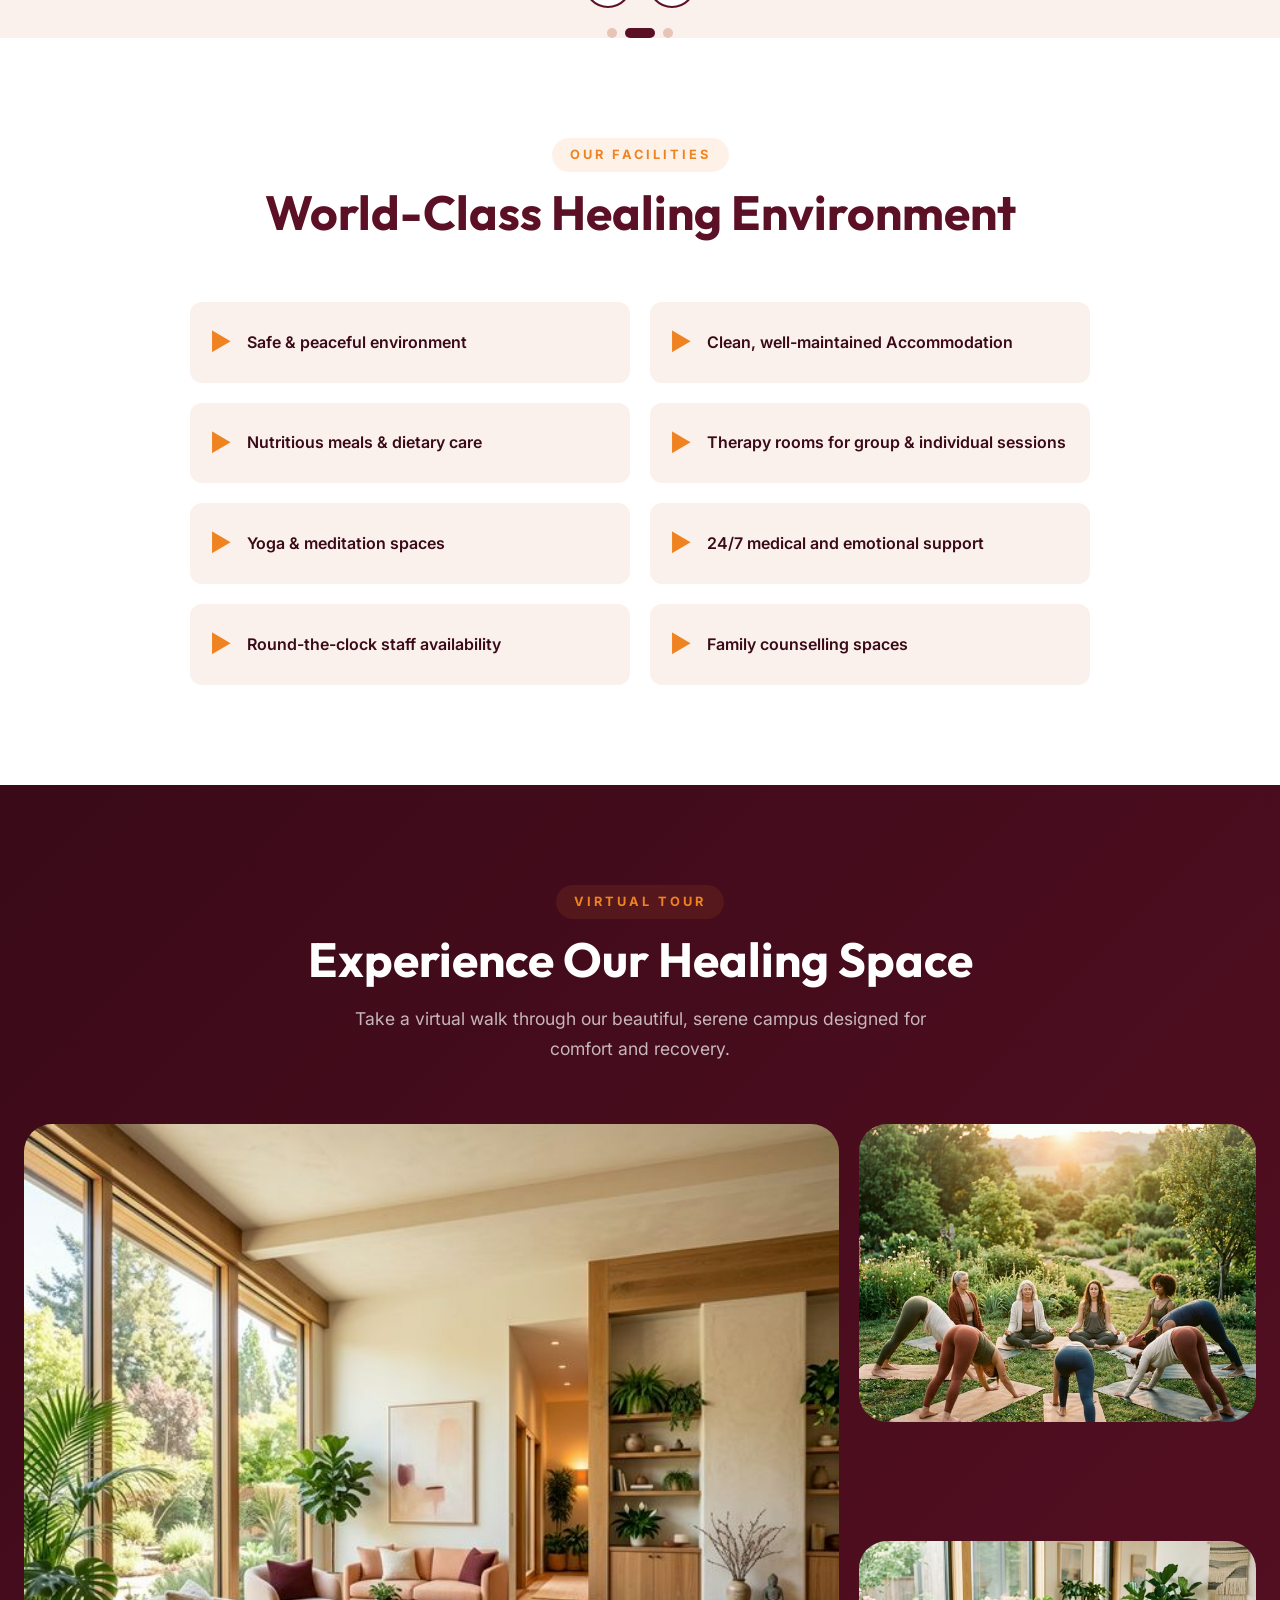
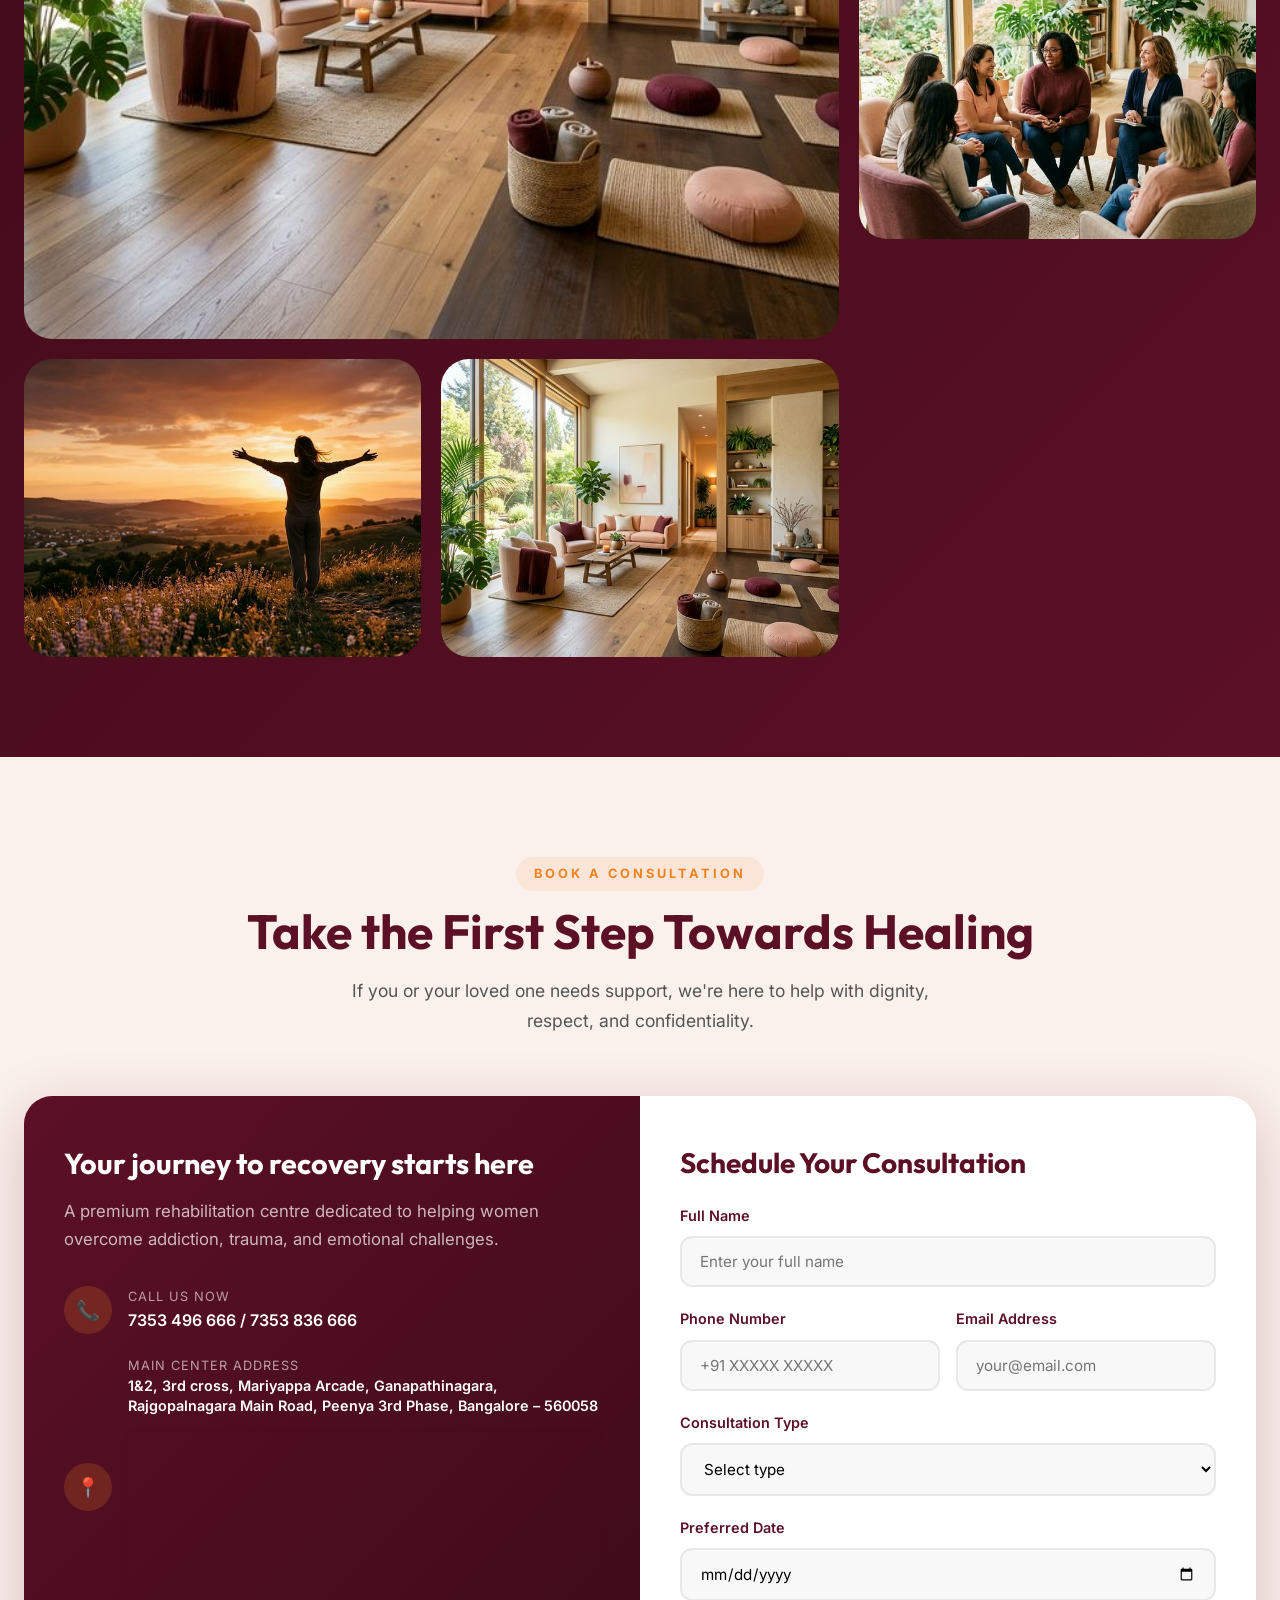
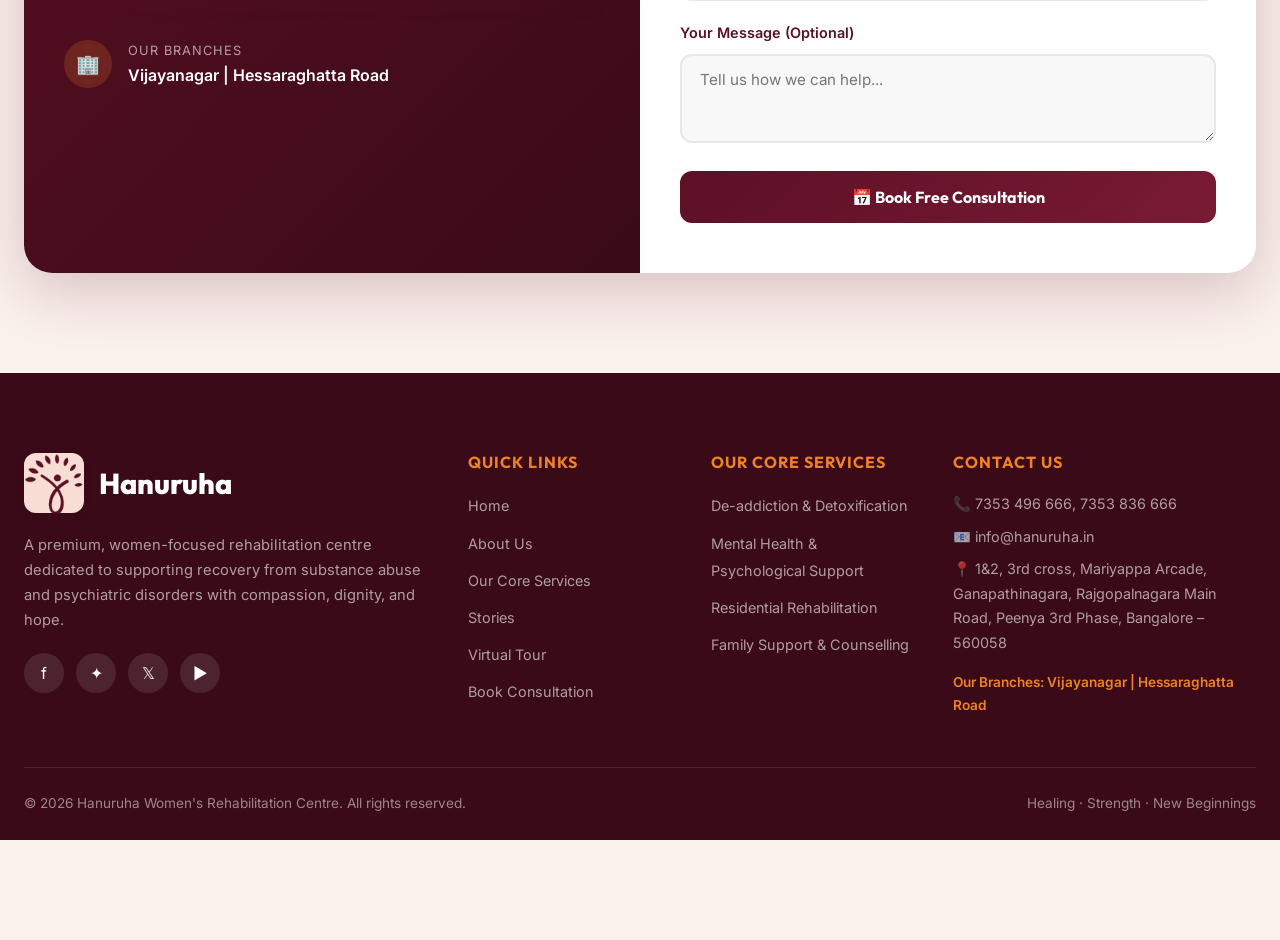
==== commit 87399e6e: "3rd Push" ====
--- a/index.html
+++ b/index.html
@@ -433,11 +433,12 @@
                 <div class="value">7353 496 666 / 7353 836 666</div>
               </div>
             </div>
-            <div class="booking-contact-item">
-              <div class="icon">📍</div>
-              <div class="info">
+            <div class="booking-contact-item" style="flex-wrap: wrap;">
+              <div class="icon" style="flex-shrink: 0;">📍</div>
+              <div class="info" style="flex: 1; min-width: 250px;">
                 <div class="label-text">Main Center Address</div>
-                <div class="value" style="font-size: 0.9rem; line-height: 1.4;">1&2, 3rd cross, Mariyappa Arcade, Ganapathinagara, Rajgopalnagara Main Road, Peenya 3rd Phase, Bangalore – 560058</div>
+                <div class="value" style="font-size: 0.9rem; line-height: 1.4; margin-bottom: 15px;">1&2, 3rd cross, Mariyappa Arcade, Ganapathinagara, Rajgopalnagara Main Road, Peenya 3rd Phase, Bangalore – 560058</div>
+                <iframe src="https://maps.google.com/maps?q=1%262,%203rd%20cross,%20Mariyappa%20Arcade,%20Ganapathinagara,%20Rajgopalnagara%20Main%20Road,%20Peenya%203rd%20Phase,%20Bangalore&t=&z=15&ie=UTF8&iwloc=&output=embed" width="100%" height="180" style="border:0; border-radius: 12px; box-shadow: var(--shadow-sm);" allowfullscreen="" loading="lazy" referrerpolicy="no-referrer-when-downgrade"></iframe>
               </div>
             </div>
             <div class="booking-contact-item">
@@ -498,9 +499,9 @@
     <div class="container">
       <div class="footer-grid">
         <div class="footer-about">
-          <div class="logo">
-            <img src="assets/images/logo-white.svg" alt="Hanuruha Logo" class="logo-img" style="width:40px;height:40px">
-            <span class="logo-text">Hanuruha</span>
+          <div class="logo" style="margin-bottom: 20px; display: flex; align-items: center; gap: 15px;">
+            <img src="assets/images/OG-logo.png" alt="Hanuruha OG Logo" class="logo-img" style="width: 60px; height: 60px; object-fit: cover; border-radius: 12px; box-shadow: var(--shadow-sm);">
+            <span class="logo-text" style="font-size: 1.8rem; font-family: var(--font-primary); font-weight: 800;">Hanuruha</span>
           </div>
           <p>A premium, women-focused rehabilitation centre dedicated to supporting recovery from substance abuse and psychiatric disorders with compassion, dignity, and hope.</p>
           <div class="footer-social">
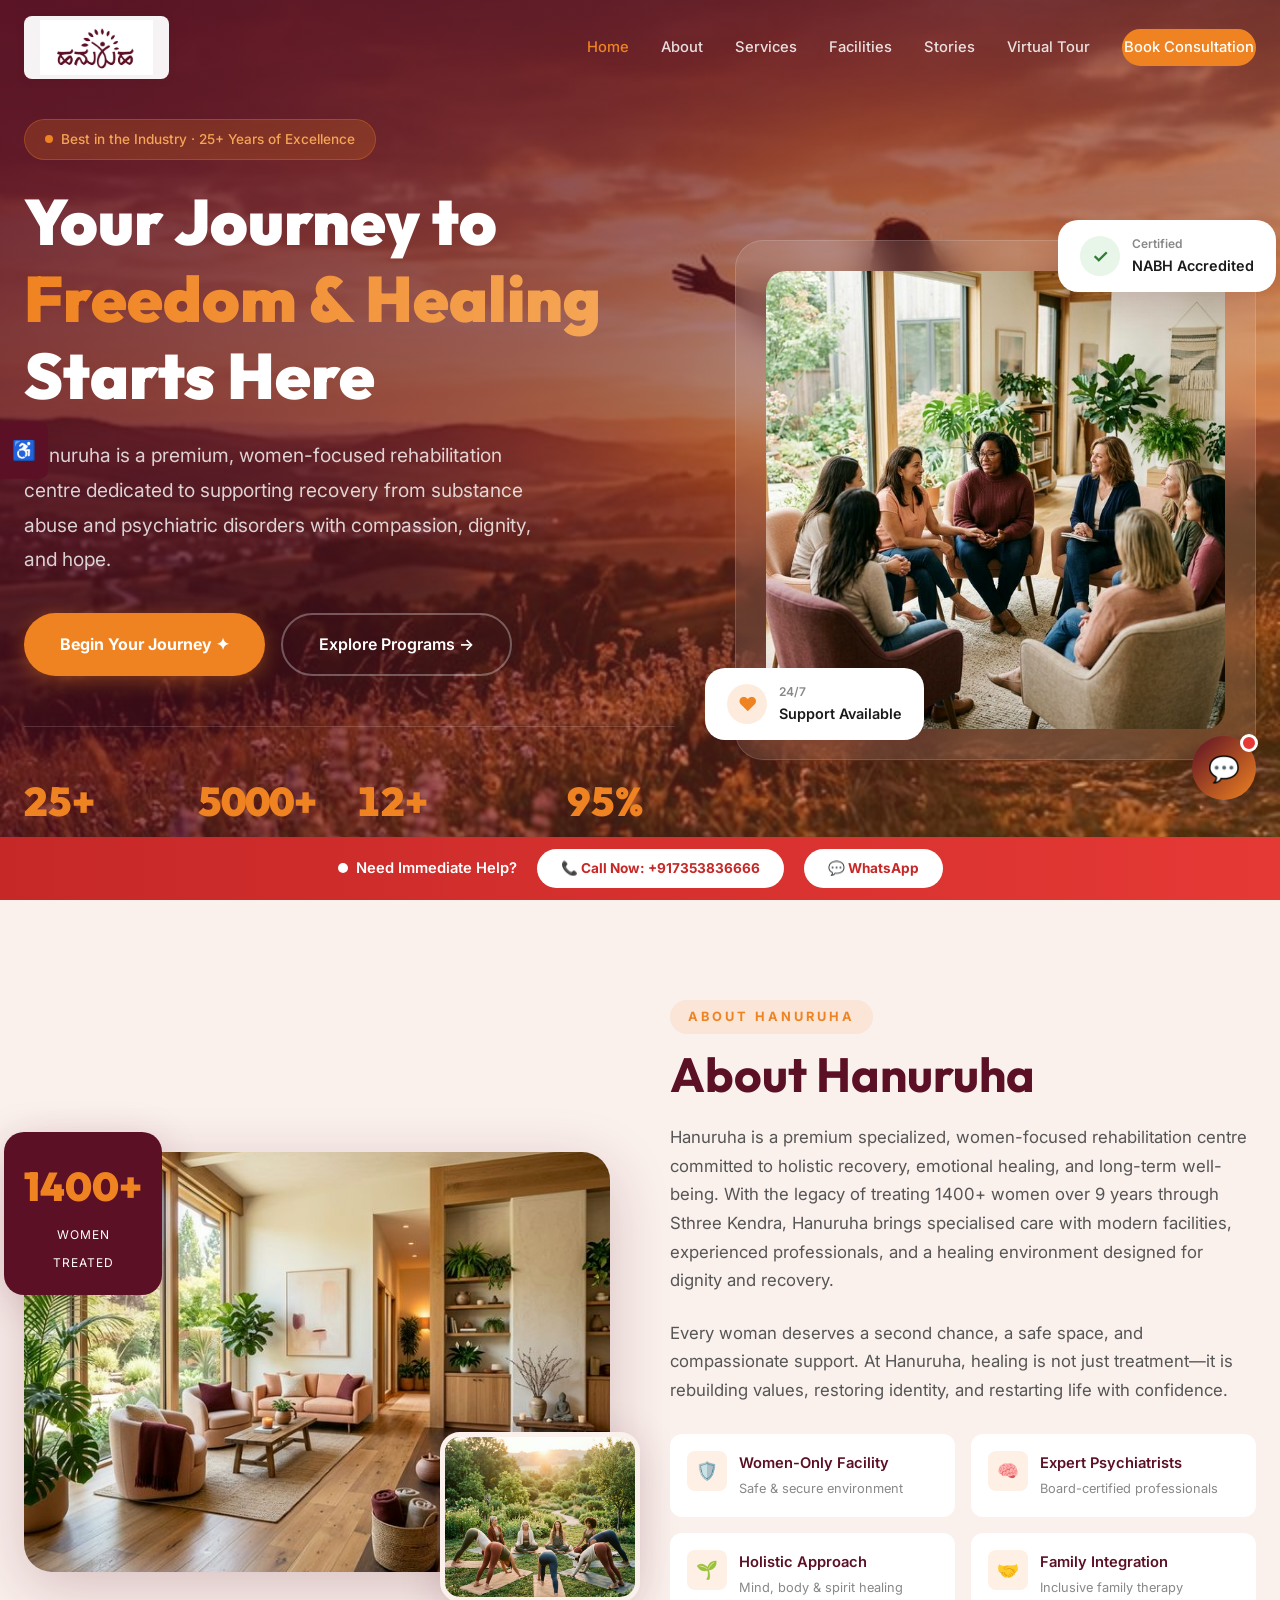
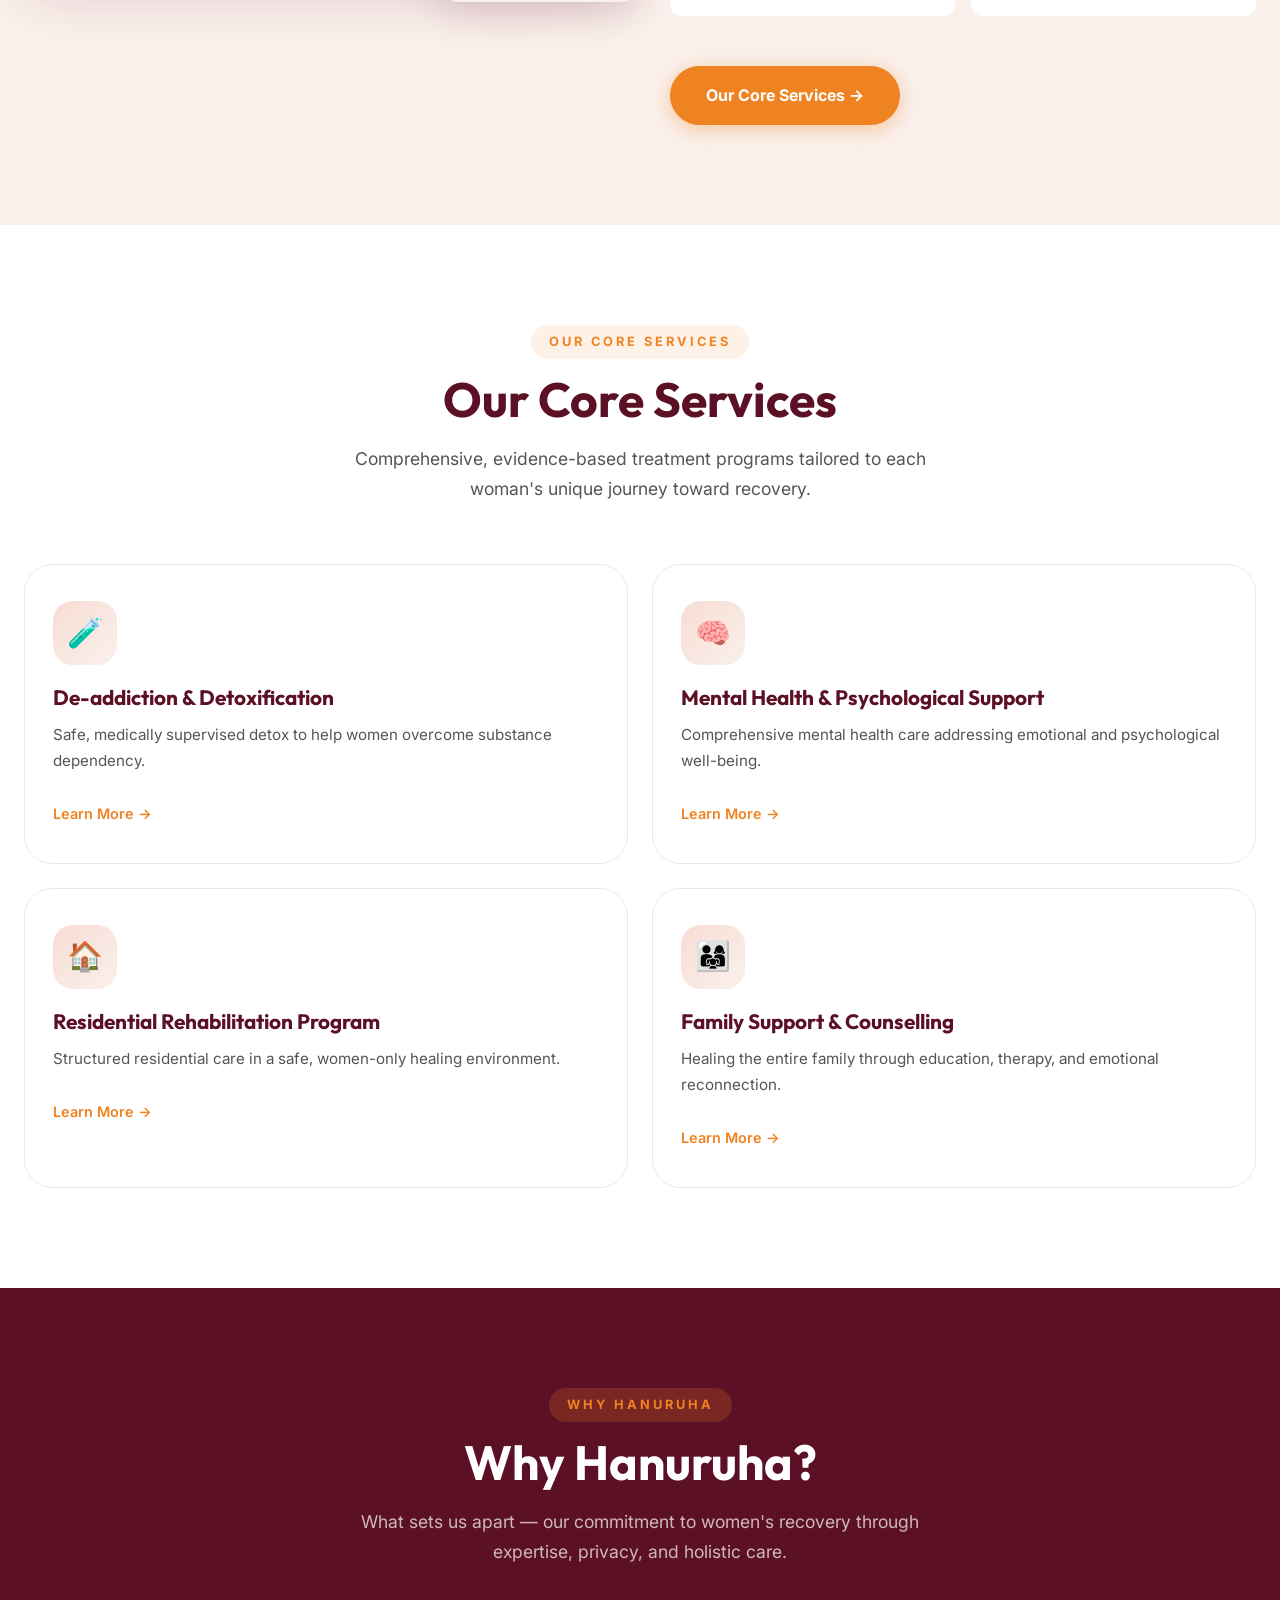
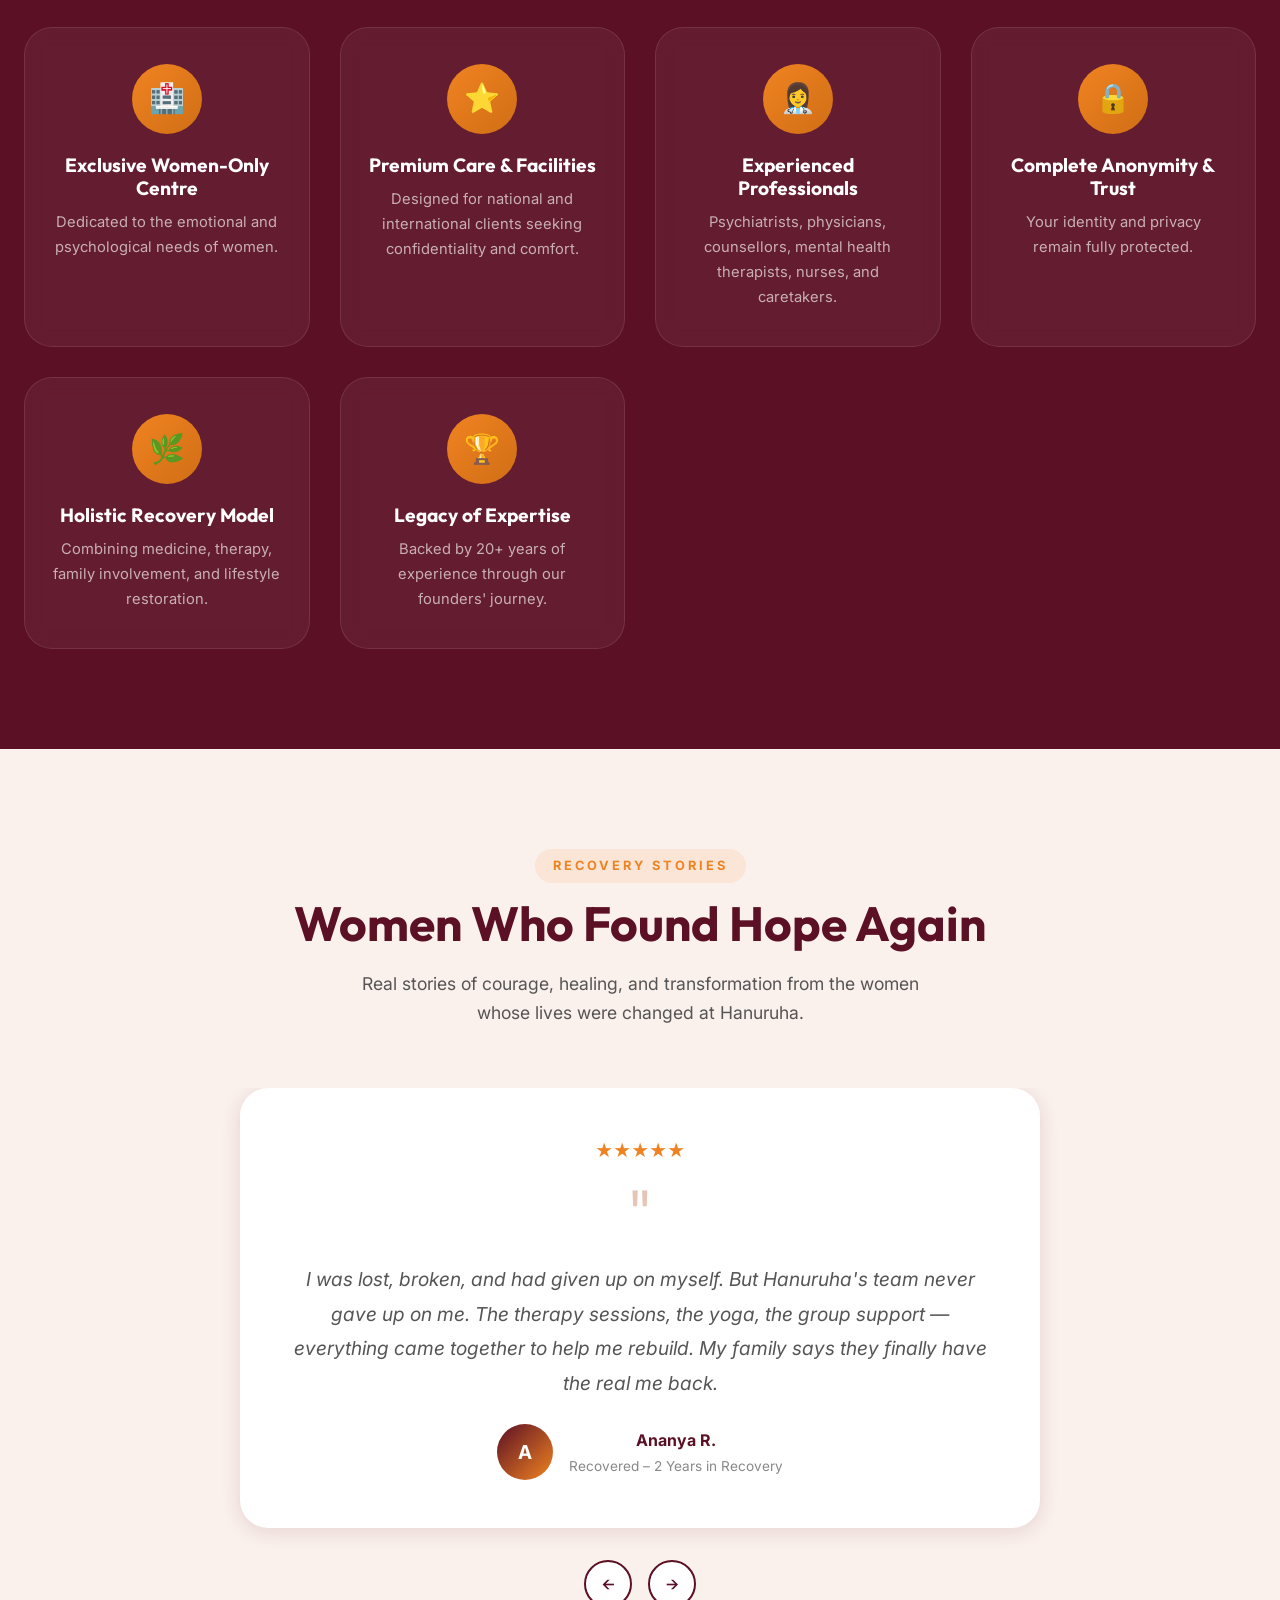
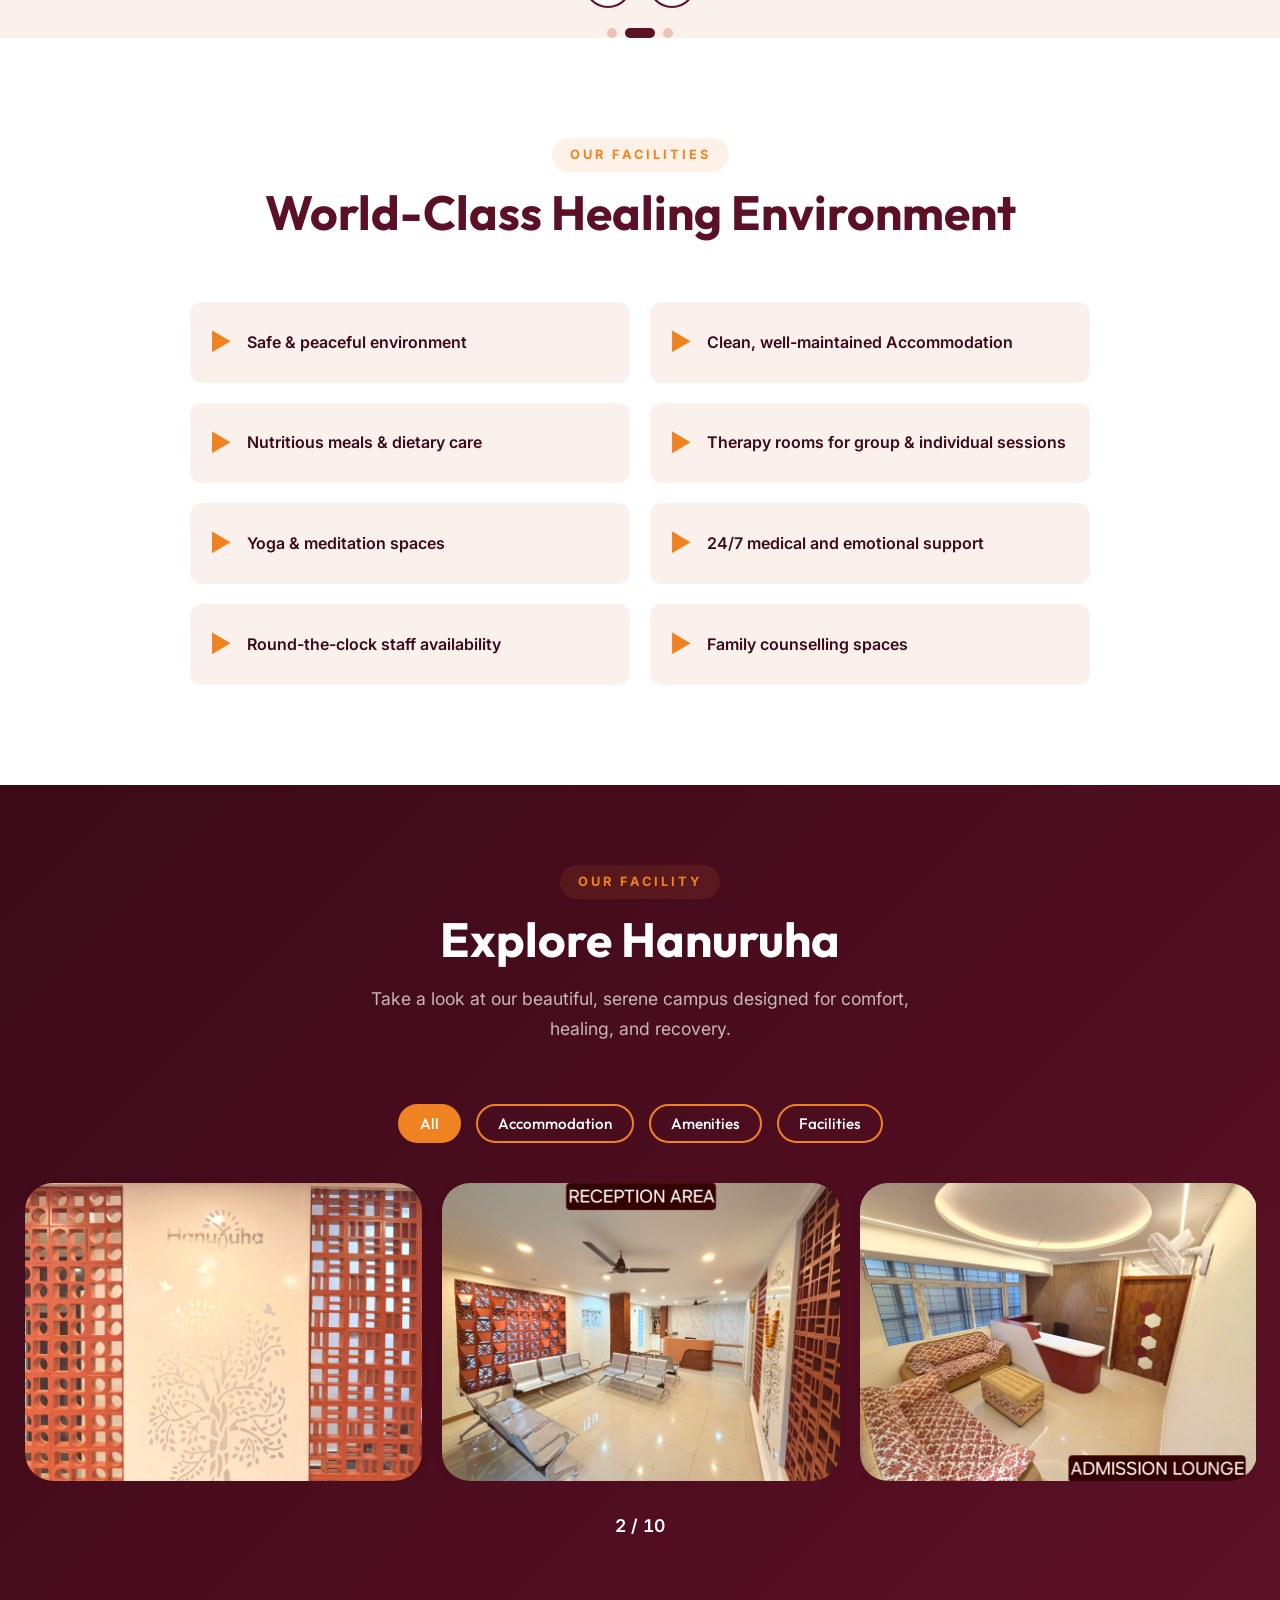
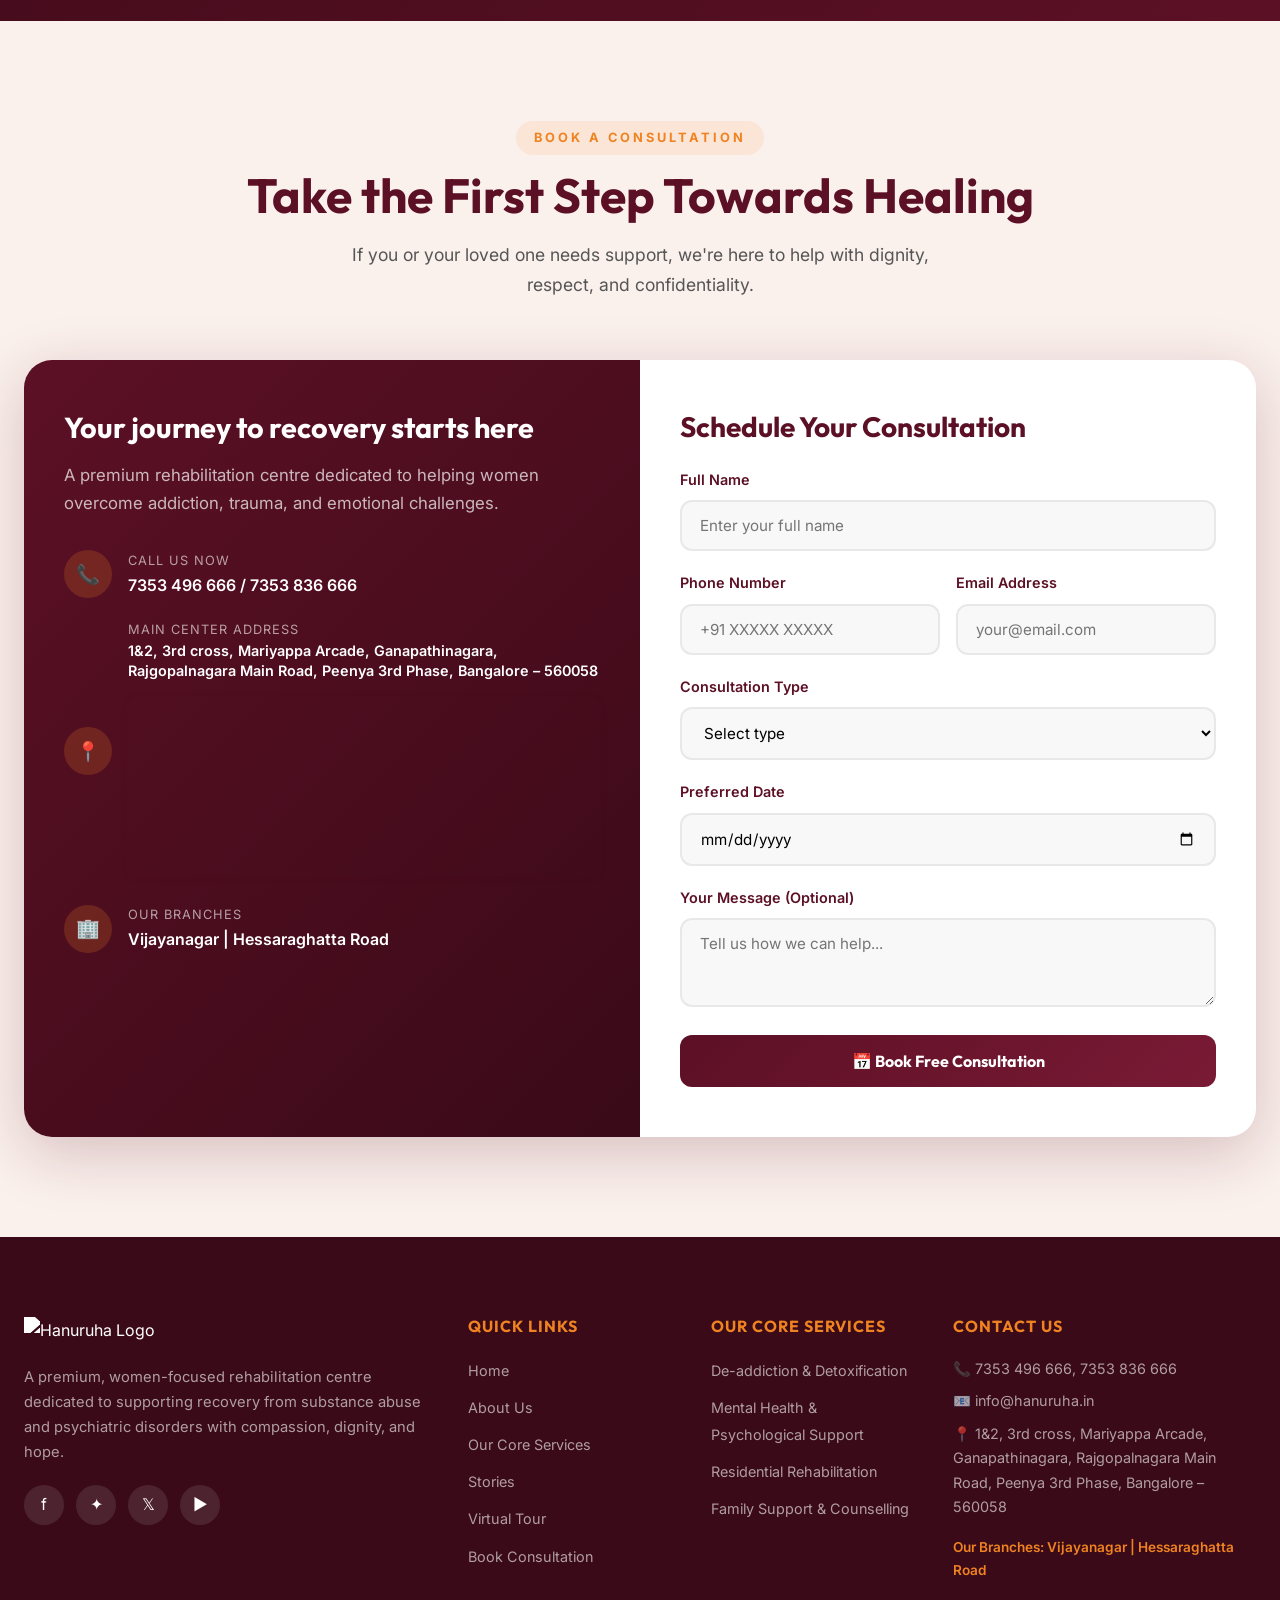
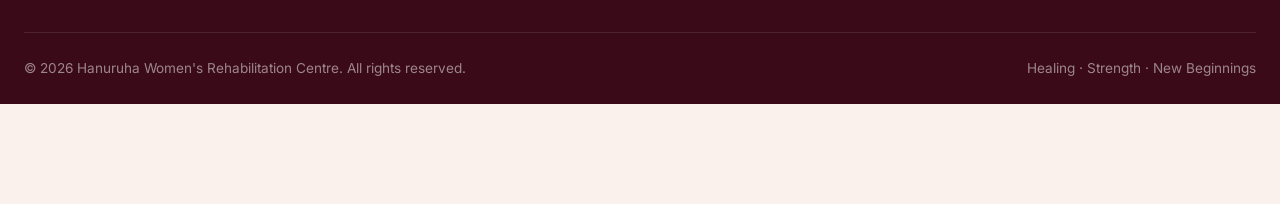
==== commit 3ea060db: "Updated pictures, updated design" ====
--- a/index.html
+++ b/index.html
@@ -114,8 +114,13 @@
             <span class="label">About Hanuruha</span>
             <h2>About Hanuruha</h2>
           </div>
-          <p class="about-desc">Hanuruha is a premium specialized, women-focused rehabilitation centre committed to holistic recovery, emotional healing, and long-term well-being. With the legacy of treating 1400+ women over 9 years through Shree Kendra, Hanuruha brings specialised care with modern facilities, experienced professionals, and a healing environment designed for dignity and recovery.</p>
-          <p class="about-desc">Every woman deserves a second chance, a safe space, and compassionate support. At Hanuruha, healing is not just treatment—it is rebuilding values, restoring identity, and restarting life with confidence.</p>
+          <p class="about-desc">Hanuruha is a premium specialized, women-focused rehabilitation centre committed to
+            holistic recovery, emotional healing, and long-term well-being. With the legacy of treating 1400+ women over
+            9 years through Sthree Kendra, Hanuruha brings specialised care with modern facilities, experienced
+            professionals, and a healing environment designed for dignity and recovery.</p>
+          <p class="about-desc">Every woman deserves a second chance, a safe space, and compassionate support. At
+            Hanuruha, healing is not just treatment—it is rebuilding values, restoring identity, and restarting life
+            with confidence.</p>
           <div class="about-features">
             <div class="about-feature">
               <div class="icon">🛡️</div>
@@ -332,285 +337,440 @@
         </div>
       </div>
     </div>
-  <!-- ===== OUR FACILITIES ===== -->
-  <section class="facilities section" id="facilities" style="background: var(--white);">
-    <div class="container">
-      <div class="section-header reveal">
-        <span class="label">Our Facilities</span>
-        <h2>World-Class Healing Environment</h2>
-      </div>
-      <div class="facilities-grid reveal" style="display: grid; grid-template-columns: repeat(auto-fit, minmax(300px, 1fr)); gap: 20px; max-width: 900px; margin: 0 auto;">
-        
-        <div style="background: var(--peach-light); padding: 20px; border-radius: 12px; display: flex; align-items: center; gap: 15px;">
-          <div style="color: var(--orange); font-size: 1.5rem;">▶</div>
-          <div style="font-weight: 600; color: var(--maroon-dark);">Safe & peaceful environment</div>
-        </div>
-        <div style="background: var(--peach-light); padding: 20px; border-radius: 12px; display: flex; align-items: center; gap: 15px;">
-          <div style="color: var(--orange); font-size: 1.5rem;">▶</div>
-          <div style="font-weight: 600; color: var(--maroon-dark);">Clean, well-maintained Accommodation</div>
-        </div>
-        <div style="background: var(--peach-light); padding: 20px; border-radius: 12px; display: flex; align-items: center; gap: 15px;">
-          <div style="color: var(--orange); font-size: 1.5rem;">▶</div>
-          <div style="font-weight: 600; color: var(--maroon-dark);">Nutritious meals & dietary care</div>
-        </div>
-        <div style="background: var(--peach-light); padding: 20px; border-radius: 12px; display: flex; align-items: center; gap: 15px;">
-          <div style="color: var(--orange); font-size: 1.5rem;">▶</div>
-          <div style="font-weight: 600; color: var(--maroon-dark);">Therapy rooms for group & individual sessions</div>
-        </div>
-        <div style="background: var(--peach-light); padding: 20px; border-radius: 12px; display: flex; align-items: center; gap: 15px;">
-          <div style="color: var(--orange); font-size: 1.5rem;">▶</div>
-          <div style="font-weight: 600; color: var(--maroon-dark);">Yoga & meditation spaces</div>
-        </div>
-        <div style="background: var(--peach-light); padding: 20px; border-radius: 12px; display: flex; align-items: center; gap: 15px;">
-          <div style="color: var(--orange); font-size: 1.5rem;">▶</div>
-          <div style="font-weight: 600; color: var(--maroon-dark);">24/7 medical and emotional support</div>
-        </div>
-        <div style="background: var(--peach-light); padding: 20px; border-radius: 12px; display: flex; align-items: center; gap: 15px;">
-          <div style="color: var(--orange); font-size: 1.5rem;">▶</div>
-          <div style="font-weight: 600; color: var(--maroon-dark);">Round-the-clock staff availability</div>
-        </div>
-        <div style="background: var(--peach-light); padding: 20px; border-radius: 12px; display: flex; align-items: center; gap: 15px;">
-          <div style="color: var(--orange); font-size: 1.5rem;">▶</div>
-          <div style="font-weight: 600; color: var(--maroon-dark);">Family counselling spaces</div>
-        </div>
-        
-      </div>
-    </div>
-  </section>
-
-  <!-- ===== VIRTUAL TOUR ===== -->
-  <section class="virtual-tour section" id="tour">
-    <div class="container">
-      <div class="section-header reveal">
-        <span class="label">Virtual Tour</span>
-        <h2>Experience Our Healing Space</h2>
-        <p>Take a virtual walk through our beautiful, serene campus designed for comfort and recovery.</p>
-      </div>
-      <div class="tour-gallery reveal">
-        <div class="tour-item" data-src="assets/images/facility-interior.png">
-          <img src="assets/images/facility-interior.png" alt="Hanuruha main therapy hall">
-          <div class="overlay"><span>✦ Main Therapy Hall</span></div>
-        </div>
-        <div class="tour-item" data-src="assets/images/yoga-meditation.png">
-          <img src="assets/images/yoga-meditation.png" alt="Yoga & meditation garden">
-          <div class="overlay"><span>✦ Yoga & Meditation Garden</span></div>
-        </div>
-        <div class="tour-item" data-src="assets/images/therapy-session.png">
-          <img src="assets/images/therapy-session.png" alt="Group therapy room">
-          <div class="overlay"><span>✦ Group Therapy Room</span></div>
-        </div>
-        <div class="tour-item" data-src="assets/images/hero-banner.png">
-          <img src="assets/images/hero-banner.png" alt="Peaceful outdoor walkway">
-          <div class="overlay"><span>✦ Outdoor Healing Walkway</span></div>
-        </div>
-        <div class="tour-item" data-src="assets/images/facility-interior.png">
-          <img src="assets/images/facility-interior.png" alt="Private room">
-          <div class="overlay"><span>✦ Private Recovery Suite</span></div>
-        </div>
-      </div>
-    </div>
-  </section>
-
-
-
-  <!-- ===== BOOKING ===== -->
-  <section class="booking section" id="booking">
-    <div class="container">
-      <div class="section-header reveal">
-        <span class="label">Book a Consultation</span>
-        <h2>Take the First Step Towards Healing</h2>
-        <p>If you or your loved one needs support, we're here to help with dignity, respect, and confidentiality.</p>
-      </div>
-      <div class="booking-wrapper reveal">
-        <div class="booking-info">
-          <h3>Your journey to recovery starts here</h3>
-          <p>A premium rehabilitation centre dedicated to helping women overcome addiction, trauma, and emotional challenges.</p>
-          <div class="booking-contact-list">
-            <div class="booking-contact-item">
-              <div class="icon">📞</div>
-              <div class="info">
-                <div class="label-text">Call Us Now</div>
-                <div class="value">7353 496 666 / 7353 836 666</div>
-              </div>
-            </div>
-            <div class="booking-contact-item" style="flex-wrap: wrap;">
-              <div class="icon" style="flex-shrink: 0;">📍</div>
-              <div class="info" style="flex: 1; min-width: 250px;">
-                <div class="label-text">Main Center Address</div>
-                <div class="value" style="font-size: 0.9rem; line-height: 1.4; margin-bottom: 15px;">1&2, 3rd cross, Mariyappa Arcade, Ganapathinagara, Rajgopalnagara Main Road, Peenya 3rd Phase, Bangalore – 560058</div>
-                <iframe src="https://maps.google.com/maps?q=1%262,%203rd%20cross,%20Mariyappa%20Arcade,%20Ganapathinagara,%20Rajgopalnagara%20Main%20Road,%20Peenya%203rd%20Phase,%20Bangalore&t=&z=15&ie=UTF8&iwloc=&output=embed" width="100%" height="180" style="border:0; border-radius: 12px; box-shadow: var(--shadow-sm);" allowfullscreen="" loading="lazy" referrerpolicy="no-referrer-when-downgrade"></iframe>
-              </div>
-            </div>
-            <div class="booking-contact-item">
-              <div class="icon">🏢</div>
-              <div class="info">
-                <div class="label-text">Our Branches</div>
-                <div class="value">Vijayanagar | Hessaraghatta Road</div>
-              </div>
-            </div>
-          </div>
-        </div>
-        <div class="booking-form">
-          <h3>Schedule Your Consultation</h3>
-          <form id="bookingForm">
-            <div class="form-group">
-              <label for="bookName">Full Name</label>
-              <input type="text" id="bookName" placeholder="Enter your full name" required>
-            </div>
-            <div class="form-row">
+    <!-- ===== OUR FACILITIES ===== -->
+    <section class="facilities section" id="facilities" style="background: var(--white);">
+      <div class="container">
+        <div class="section-header reveal">
+          <span class="label">Our Facilities</span>
+          <h2>World-Class Healing Environment</h2>
+        </div>
+        <div class="facilities-grid reveal"
+          style="display: grid; grid-template-columns: repeat(auto-fit, minmax(300px, 1fr)); gap: 20px; max-width: 900px; margin: 0 auto;">
+
+          <div
+            style="background: var(--peach-light); padding: 20px; border-radius: 12px; display: flex; align-items: center; gap: 15px;">
+            <div style="color: var(--orange); font-size: 1.5rem;">▶</div>
+            <div style="font-weight: 600; color: var(--maroon-dark);">Safe & peaceful environment</div>
+          </div>
+          <div
+            style="background: var(--peach-light); padding: 20px; border-radius: 12px; display: flex; align-items: center; gap: 15px;">
+            <div style="color: var(--orange); font-size: 1.5rem;">▶</div>
+            <div style="font-weight: 600; color: var(--maroon-dark);">Clean, well-maintained Accommodation</div>
+          </div>
+          <div
+            style="background: var(--peach-light); padding: 20px; border-radius: 12px; display: flex; align-items: center; gap: 15px;">
+            <div style="color: var(--orange); font-size: 1.5rem;">▶</div>
+            <div style="font-weight: 600; color: var(--maroon-dark);">Nutritious meals & dietary care</div>
+          </div>
+          <div
+            style="background: var(--peach-light); padding: 20px; border-radius: 12px; display: flex; align-items: center; gap: 15px;">
+            <div style="color: var(--orange); font-size: 1.5rem;">▶</div>
+            <div style="font-weight: 600; color: var(--maroon-dark);">Therapy rooms for group & individual sessions
+            </div>
+          </div>
+          <div
+            style="background: var(--peach-light); padding: 20px; border-radius: 12px; display: flex; align-items: center; gap: 15px;">
+            <div style="color: var(--orange); font-size: 1.5rem;">▶</div>
+            <div style="font-weight: 600; color: var(--maroon-dark);">Yoga & meditation spaces</div>
+          </div>
+          <div
+            style="background: var(--peach-light); padding: 20px; border-radius: 12px; display: flex; align-items: center; gap: 15px;">
+            <div style="color: var(--orange); font-size: 1.5rem;">▶</div>
+            <div style="font-weight: 600; color: var(--maroon-dark);">24/7 medical and emotional support</div>
+          </div>
+          <div
+            style="background: var(--peach-light); padding: 20px; border-radius: 12px; display: flex; align-items: center; gap: 15px;">
+            <div style="color: var(--orange); font-size: 1.5rem;">▶</div>
+            <div style="font-weight: 600; color: var(--maroon-dark);">Round-the-clock staff availability</div>
+          </div>
+          <div
+            style="background: var(--peach-light); padding: 20px; border-radius: 12px; display: flex; align-items: center; gap: 15px;">
+            <div style="color: var(--orange); font-size: 1.5rem;">▶</div>
+            <div style="font-weight: 600; color: var(--maroon-dark);">Family counselling spaces</div>
+          </div>
+
+        </div>
+      </div>
+    </section>
+
+    <!-- ===== FACILITY GALLERY ===== -->
+    <section class="facility-gallery virtual-tour section" id="tour">
+      <div class="container">
+        <div class="section-header reveal">
+          <span class="label">Our Facility</span>
+          <h2>Explore Hanuruha</h2>
+          <p>Take a look at our beautiful, serene campus designed for comfort, healing, and recovery.</p>
+        </div>
+
+        <div class="gallery-filters reveal">
+          <button class="filter-btn active" data-filter="all">All</button>
+          <button class="filter-btn" data-filter="accommodation">Accommodation</button>
+          <button class="filter-btn" data-filter="amenities">Amenities</button>
+          <button class="filter-btn" data-filter="facility">Facilities</button>
+        </div>
+
+        <div class="gallery-wrapper" style="overflow: hidden; position: relative;">
+          <div class="gallery-grid reveal">
+            <!-- Facility -->
+            <div class="gallery-item facility" data-src="assets/images/gallery/building-exterior-1.jpeg">
+              <img class="gallery-img" src="assets/images/gallery/building-exterior-1.jpeg"
+                alt="Hanuruha Building Exterior" loading="lazy">
+              <div class="gallery-overlay"><span>✦ Building Exterior</span></div>
+            </div>
+            <div class="gallery-item facility" data-src="assets/images/gallery/building-exterior-2.jpeg">
+              <img class="gallery-img" src="assets/images/gallery/building-exterior-2.jpeg"
+                alt="Hanuruha Building Exterior" loading="lazy">
+              <div class="gallery-overlay"><span>✦ Building Exterior</span></div>
+            </div>
+            <div class="gallery-item facility" data-src="assets/images/gallery/reception-area-1.jpeg">
+              <img class="gallery-img" src="assets/images/gallery/reception-area-1.jpeg" alt="Reception Area"
+                loading="lazy">
+              <div class="gallery-overlay"><span>✦ Reception Area</span></div>
+            </div>
+            <div class="gallery-item facility" data-src="assets/images/gallery/reception-area-2.jpeg">
+              <img class="gallery-img" src="assets/images/gallery/reception-area-2.jpeg" alt="Reception Area"
+                loading="lazy">
+              <div class="gallery-overlay"><span>✦ Reception Area</span></div>
+            </div>
+            <div class="gallery-item facility" data-src="assets/images/gallery/admission-lounge.jpeg">
+              <img class="gallery-img" src="assets/images/gallery/admission-lounge.jpeg" alt="Admission Lounge"
+                loading="lazy">
+              <div class="gallery-overlay"><span>✦ Admission Lounge</span></div>
+            </div>
+            <div class="gallery-item facility" data-src="assets/images/gallery/corridors-1.jpeg">
+              <img class="gallery-img" src="assets/images/gallery/corridors-1.jpeg" alt="Corridors" loading="lazy">
+              <div class="gallery-overlay"><span>✦ Corridors</span></div>
+            </div>
+            <div class="gallery-item facility" data-src="assets/images/gallery/corridors-2.jpeg">
+              <img class="gallery-img" src="assets/images/gallery/corridors-2.jpeg" alt="Corridors" loading="lazy">
+              <div class="gallery-overlay"><span>✦ Corridors</span></div>
+            </div>
+            <div class="gallery-item facility" data-src="assets/images/gallery/meeting-room.jpeg">
+              <img class="gallery-img" src="assets/images/gallery/meeting-room.jpeg" alt="Meeting Room" loading="lazy">
+              <div class="gallery-overlay"><span>✦ Meeting Room</span></div>
+            </div>
+            <div class="gallery-item facility" data-src="assets/images/gallery/waiting-hall.jpeg">
+              <img class="gallery-img" src="assets/images/gallery/waiting-hall.jpeg" alt="Waiting Hall" loading="lazy">
+              <div class="gallery-overlay"><span>✦ Waiting Hall</span></div>
+            </div>
+            <div class="gallery-item facility" data-src="assets/images/gallery/hallway-desk.jpeg">
+              <img class="gallery-img" src="assets/images/gallery/hallway-desk.jpeg" alt="Hallway Desk" loading="lazy">
+              <div class="gallery-overlay"><span>✦ Hallway Desk</span></div>
+            </div>
+            <!-- Therapy (Now under Facilities) -->
+            <div class="gallery-item facility" data-src="assets/images/gallery/one-on-one-counseling.jpeg">
+              <img class="gallery-img" src="assets/images/gallery/one-on-one-counseling.jpeg"
+                alt="1-on-1 Counseling Room" loading="lazy">
+              <div class="gallery-overlay"><span>✦ Counseling Room</span></div>
+            </div>
+            <div class="gallery-item facility" data-src="assets/images/gallery/doctor-cabin.jpeg">
+              <img class="gallery-img" src="assets/images/gallery/doctor-cabin.jpeg" alt="Doctor Cabin" loading="lazy">
+              <div class="gallery-overlay"><span>✦ Doctor Cabin</span></div>
+            </div>
+            <div class="gallery-item facility" data-src="assets/images/gallery/group-therapy-hall.jpeg">
+              <img class="gallery-img" src="assets/images/gallery/group-therapy-hall.jpeg" alt="Group Therapy Hall"
+                loading="lazy">
+              <div class="gallery-overlay"><span>✦ Group Therapy Hall</span></div>
+            </div>
+            <div class="gallery-item facility" data-src="assets/images/gallery/mental-wellness-area.jpeg">
+              <img class="gallery-img" src="assets/images/gallery/mental-wellness-area.jpeg" alt="Mental Wellness Area"
+                loading="lazy">
+              <div class="gallery-overlay"><span>✦ Mental Wellness Area</span></div>
+            </div>
+            <div class="gallery-item facility" data-src="assets/images/gallery/therapy-room-chairs.jpeg">
+              <img class="gallery-img" src="assets/images/gallery/therapy-room-chairs.jpeg" alt="Therapy Room"
+                loading="lazy">
+              <div class="gallery-overlay"><span>✦ Therapy Room</span></div>
+            </div>
+            <!-- Accommodation -->
+            <div class="gallery-item accommodation" data-src="assets/images/gallery/twin-sharing.jpeg">
+              <img class="gallery-img" src="assets/images/gallery/twin-sharing.jpeg" alt="Twin Sharing Ward"
+                loading="lazy">
+              <div class="gallery-overlay"><span>✦ Twin Sharing Ward</span></div>
+            </div>
+            <div class="gallery-item accommodation" data-src="assets/images/gallery/premium-triple-sharing.jpeg">
+              <img class="gallery-img" src="assets/images/gallery/premium-triple-sharing.jpeg"
+                alt="Premium Triple Sharing" loading="lazy">
+              <div class="gallery-overlay"><span>✦ Premium Triple Sharing</span></div>
+            </div>
+            <div class="gallery-item accommodation" data-src="assets/images/gallery/triple-sharing-1.jpeg">
+              <img class="gallery-img" src="assets/images/gallery/triple-sharing-1.jpeg" alt="Triple Sharing Room"
+                loading="lazy">
+              <div class="gallery-overlay"><span>✦ Triple Sharing Room</span></div>
+            </div>
+            <div class="gallery-item accommodation" data-src="assets/images/gallery/triple-sharing-2.jpeg">
+              <img class="gallery-img" src="assets/images/gallery/triple-sharing-2.jpeg"
+                alt="Triple Sharing Room (A/C & Non A/C)" loading="lazy">
+              <div class="gallery-overlay"><span>✦ Triple Sharing Room</span></div>
+            </div>
+            <div class="gallery-item accommodation" data-src="assets/images/gallery/vip-ward-single-share.jpeg">
+              <img class="gallery-img" src="assets/images/gallery/vip-ward-single-share.jpeg"
+                alt="VIP Ward Single Share" loading="lazy">
+              <div class="gallery-overlay"><span>✦ VIP Ward</span></div>
+            </div>
+            <!-- Amenities -->
+            <div class="gallery-item amenities" data-src="assets/images/gallery/physical-workout-area.jpeg">
+              <img class="gallery-img" src="assets/images/gallery/physical-workout-area.jpeg"
+                alt="Physical Workout Area" loading="lazy">
+              <div class="gallery-overlay"><span>✦ Physical Workout Area</span></div>
+            </div>
+            <div class="gallery-item amenities" data-src="assets/images/gallery/dining-area.jpeg">
+              <img class="gallery-img" src="assets/images/gallery/dining-area.jpeg" alt="Dining Area" loading="lazy">
+              <div class="gallery-overlay"><span>✦ Dining Area</span></div>
+            </div>
+            <div class="gallery-item amenities" data-src="assets/images/gallery/security-cameras.jpeg">
+              <img class="gallery-img" src="assets/images/gallery/security-cameras.jpeg" alt="24/7 Security Monitoring"
+                loading="lazy">
+              <div class="gallery-overlay"><span>✦ 24/7 Security</span></div>
+            </div>
+            <div class="gallery-item amenities" data-src="assets/images/gallery/elevator-inside.jpeg">
+              <img class="gallery-img" src="assets/images/gallery/elevator-inside.jpeg" alt="Elevator" loading="lazy">
+              <div class="gallery-overlay"><span>✦ Elevator</span></div>
+            </div>
+            <div class="gallery-item amenities" data-src="assets/images/gallery/elevator-lobby.jpeg">
+              <img class="gallery-img" src="assets/images/gallery/elevator-lobby.jpeg" alt="Elevator Lobby"
+                loading="lazy">
+              <div class="gallery-overlay"><span>✦ Elevator Lobby</span></div>
+            </div>
+            <div class="gallery-item amenities" data-src="assets/images/gallery/water-dispenser.jpeg">
+              <img class="gallery-img" src="assets/images/gallery/water-dispenser.jpeg" alt="RO Water Dispenser"
+                loading="lazy">
+              <div class="gallery-overlay"><span>✦ Clean Drinking Water</span></div>
+            </div>
+            <div class="gallery-item amenities" data-src="assets/images/gallery/wash-basins.jpeg">
+              <img class="gallery-img" src="assets/images/gallery/wash-basins.jpeg" alt="Washrooms" loading="lazy">
+              <div class="gallery-overlay"><span>✦ Common Washbasins</span></div>
+            </div>
+            <div class="gallery-item amenities" data-src="assets/images/gallery/bathroom-1.jpeg">
+              <img class="gallery-img" src="assets/images/gallery/bathroom-1.jpeg" alt="Modern Bathroom" loading="lazy">
+              <div class="gallery-overlay"><span>✦ Modern Bathrooms</span></div>
+            </div>
+            <div class="gallery-item amenities" data-src="assets/images/gallery/bathroom-2.jpeg">
+              <img class="gallery-img" src="assets/images/gallery/bathroom-2.jpeg" alt="Modern Bathroom" loading="lazy">
+              <div class="gallery-overlay"><span>✦ Modern Bathrooms</span></div>
+            </div>
+            <div class="gallery-item amenities" data-src="assets/images/gallery/bathroom-3.jpeg">
+              <img class="gallery-img" src="assets/images/gallery/bathroom-3.jpeg" alt="Modern Bathroom" loading="lazy">
+              <div class="gallery-overlay"><span>✦ Modern Bathrooms</span></div>
+            </div>
+          </div>
+        </div>
+        <div class="gallery-pagination reveal">
+          <div class="gallery-page-info" id="galleryPageInfo">1 / 5</div>
+        </div>
+      </div>
+    </section>
+
+
+
+    <!-- ===== BOOKING ===== -->
+    <section class="booking section" id="booking">
+      <div class="container">
+        <div class="section-header reveal">
+          <span class="label">Book a Consultation</span>
+          <h2>Take the First Step Towards Healing</h2>
+          <p>If you or your loved one needs support, we're here to help with dignity, respect, and confidentiality.</p>
+        </div>
+        <div class="booking-wrapper reveal">
+          <div class="booking-info">
+            <h3>Your journey to recovery starts here</h3>
+            <p>A premium rehabilitation centre dedicated to helping women overcome addiction, trauma, and emotional
+              challenges.</p>
+            <div class="booking-contact-list">
+              <div class="booking-contact-item">
+                <div class="icon">📞</div>
+                <div class="info">
+                  <div class="label-text">Call Us Now</div>
+                  <div class="value">7353 496 666 / 7353 836 666</div>
+                </div>
+              </div>
+              <div class="booking-contact-item" style="flex-wrap: wrap;">
+                <div class="icon" style="flex-shrink: 0;">📍</div>
+                <div class="info" style="flex: 1; min-width: 250px;">
+                  <div class="label-text">Main Center Address</div>
+                  <div class="value" style="font-size: 0.9rem; line-height: 1.4; margin-bottom: 15px;">1&2, 3rd cross,
+                    Mariyappa Arcade, Ganapathinagara, Rajgopalnagara Main Road, Peenya 3rd Phase, Bangalore – 560058
+                  </div>
+                  <iframe
+                    src="https://maps.google.com/maps?q=13.020684642261175,77.51662130544139&t=&z=15&ie=UTF8&iwloc=&output=embed"
+                    width="100%" height="180" style="border:0; border-radius: 12px; box-shadow: var(--shadow-sm);"
+                    allowfullscreen="" loading="lazy" referrerpolicy="no-referrer-when-downgrade"></iframe>
+                </div>
+              </div>
+              <div class="booking-contact-item">
+                <div class="icon">🏢</div>
+                <div class="info">
+                  <div class="label-text">Our Branches</div>
+                  <div class="value">Vijayanagar | Hessaraghatta Road</div>
+                </div>
+              </div>
+            </div>
+          </div>
+          <div class="booking-form">
+            <h3>Schedule Your Consultation</h3>
+            <form id="bookingForm">
               <div class="form-group">
-                <label for="bookPhone">Phone Number</label>
-                <input type="tel" id="bookPhone" placeholder="+91 XXXXX XXXXX" required>
+                <label for="bookName">Full Name</label>
+                <input type="text" id="bookName" placeholder="Enter your full name" required>
+              </div>
+              <div class="form-row">
+                <div class="form-group">
+                  <label for="bookPhone">Phone Number</label>
+                  <input type="tel" id="bookPhone" placeholder="+91 XXXXX XXXXX" required>
+                </div>
+                <div class="form-group">
+                  <label for="bookEmail">Email Address</label>
+                  <input type="email" id="bookEmail" placeholder="your@email.com">
+                </div>
               </div>
               <div class="form-group">
-                <label for="bookEmail">Email Address</label>
-                <input type="email" id="bookEmail" placeholder="your@email.com">
-              </div>
-            </div>
-            <div class="form-group">
-              <label for="bookType">Consultation Type</label>
-              <select id="bookType">
-                <option value="">Select type</option>
-                <option>In-Person Consultation</option>
-                <option>Video Consultation</option>
-                <option>Phone Consultation</option>
-                <option>Family Intervention</option>
-              </select>
-            </div>
-            <div class="form-group">
-              <label for="bookDate">Preferred Date</label>
-              <input type="date" id="bookDate" required>
-            </div>
-            <div class="form-group">
-              <label for="bookMessage">Your Message (Optional)</label>
-              <textarea id="bookMessage" rows="3" placeholder="Tell us how we can help..."
-                style="width:100%;padding:14px 18px;border:2px solid #e8e8e8;border-radius:12px;font-size:0.95rem;background:#f8f8f8;resize:vertical;font-family:var(--font-body);transition:all 0.4s ease;"></textarea>
-            </div>
-            <button type="submit" class="btn-submit">📅 Book Free Consultation</button>
-          </form>
-        </div>
-      </div>
-    </div>
-  </section>
-
-  <!-- ===== FOOTER ===== -->
-  <footer class="footer" id="contact">
-    <!-- Main footer content -->
-    <div class="container">
-      <div class="footer-grid">
-        <div class="footer-about">
-          <div class="logo" style="margin-bottom: 20px; display: flex; align-items: center; gap: 15px;">
-            <img src="assets/images/OG-logo.png" alt="Hanuruha OG Logo" class="logo-img" style="width: 60px; height: 60px; object-fit: cover; border-radius: 12px; box-shadow: var(--shadow-sm);">
-            <span class="logo-text" style="font-size: 1.8rem; font-family: var(--font-primary); font-weight: 800;">Hanuruha</span>
-          </div>
-          <p>A premium, women-focused rehabilitation centre dedicated to supporting recovery from substance abuse and psychiatric disorders with compassion, dignity, and hope.</p>
-          <div class="footer-social">
-            <a href="#" aria-label="Facebook">f</a>
-            <a href="#" aria-label="Instagram">✦</a>
-            <a href="#" aria-label="Twitter">𝕏</a>
-            <a href="#" aria-label="YouTube">▶</a>
-          </div>
-        </div>
-        <div>
-          <h4>Quick Links</h4>
-          <ul class="footer-links">
-            <li><a href="#home">Home</a></li>
-            <li><a href="#about">About Us</a></li>
-            <li><a href="#programs">Our Core Services</a></li>
-            <li><a href="#testimonials">Stories</a></li>
-            <li><a href="#tour">Virtual Tour</a></li>
-            <li><a href="#booking">Book Consultation</a></li>
-          </ul>
-        </div>
-        <div>
-          <h4>Our Core Services</h4>
-          <ul class="footer-links">
-            <li><a href="#programs">De-addiction & Detoxification</a></li>
-            <li><a href="#programs">Mental Health & Psychological Support</a></li>
-            <li><a href="#programs">Residential Rehabilitation</a></li>
-            <li><a href="#programs">Family Support & Counselling</a></li>
-          </ul>
-        </div>
-        <div>
-          <h4>Contact Us</h4>
-          <p style="color:rgba(255,255,255,0.6);font-size:0.9rem;margin-bottom:8px">📞 7353 496 666, 7353 836 666</p>
-          <p style="color:rgba(255,255,255,0.6);font-size:0.9rem;margin-bottom:8px">📧 info@hanuruha.in</p>
-          <p style="color:rgba(255,255,255,0.6);font-size:0.9rem;margin-bottom:16px">📍 1&2, 3rd cross, Mariyappa Arcade, Ganapathinagara, Rajgopalnagara Main Road, Peenya 3rd Phase, Bangalore – 560058</p>
-          <p style="color:var(--orange);font-size:0.85rem;font-weight:600">Our Branches: Vijayanagar | Hessaraghatta Road</p>
-        </div>
-      </div>
-      <div class="footer-bottom">
-        <span>© 2026 Hanuruha Women's Rehabilitation Centre. All rights reserved.</span>
-        <span>Healing · Strength · New Beginnings</span>
-      </div>
-    </div>
-  </footer>
-
-  <!-- ===== AI CHAT WIDGET ===== -->
-  <div class="chat-widget" id="chatWidget">
-    <div class="chat-box" id="chatBox">
-      <div class="chat-header">
-        <div class="chat-avatar">🤖</div>
-        <div>
-          <div class="chat-name">Hanuruha Support</div>
-          <div class="chat-status"><span class="online-dot"></span> Online Now</div>
-        </div>
-      </div>
-      <div class="chat-messages" id="chatMessages">
-        <div class="chat-message bot">Hello! 🌿 I'm Hanuruha's AI assistant. I'm here to help you with information about
-          our programs, answer your questions, or connect you with our team. How can I help you today?</div>
-      </div>
-      <div class="chat-input-area">
-        <input type="text" class="chat-input" id="chatInput" placeholder="Type your message...">
-        <button class="chat-send" id="chatSend" aria-label="Send message">➤</button>
-      </div>
-    </div>
-    <button class="chat-toggle" id="chatToggle" aria-label="Open chat">
-      💬
-      <span class="notification"></span>
-    </button>
-  </div>
-
-  <!-- ===== CRISIS BAR ===== -->
-  <div class="crisis-bar" id="crisisBar">
-    <div class="container">
-      <span class="crisis-text"><span class="pulse-dot"></span> Need Immediate Help?</span>
-      <a href="tel:+917349490505" class="crisis-btn">📞 Call Now: +91 73494 90505</a>
-      <a href="https://wa.me/917349490505" class="crisis-btn" target="_blank">💬 WhatsApp</a>
-    </div>
-  </div>
-
-  <!-- ===== ACCESSIBILITY PANEL ===== -->
-  <div class="accessibility-panel" id="accessPanel">
-    <div class="accessibility-toggle" id="accessToggle" aria-label="Accessibility options">♿</div>
-    <div class="accessibility-options" id="accessOptions">
-      <h4>Accessibility</h4>
-      <div class="access-option">
-        <span>Text Size</span>
-        <div class="access-btn">
-          <button id="textSmaller" aria-label="Decrease text size">A-</button>
-          <button id="textLarger" aria-label="Increase text size">A+</button>
-        </div>
-      </div>
-      <div class="access-option">
-        <span>High Contrast</span>
-        <div class="access-btn">
-          <button id="contrastToggle" aria-label="Toggle high contrast">◐</button>
-        </div>
-      </div>
-    </div>
-  </div>
-
-  <!-- ===== BACK TO TOP ===== -->
-  <button class="back-to-top" id="backToTop" aria-label="Back to top">↑</button>
-
-  <!-- ===== LIGHTBOX ===== -->
-  <div class="lightbox" id="lightbox">
-    <div class="lightbox-close" id="lightboxClose">✕</div>
-    <img id="lightboxImg" src="" alt="Gallery image">
-  </div>
-
-  <script src="script.js"></script>
+                <label for="bookType">Consultation Type</label>
+                <select id="bookType">
+                  <option value="">Select type</option>
+                  <option>In-Person Consultation</option>
+                  <option>Video Consultation</option>
+                  <option>Phone Consultation</option>
+                  <option>Family Intervention</option>
+                </select>
+              </div>
+              <div class="form-group">
+                <label for="bookDate">Preferred Date</label>
+                <input type="date" id="bookDate" required>
+              </div>
+              <div class="form-group">
+                <label for="bookMessage">Your Message (Optional)</label>
+                <textarea id="bookMessage" rows="3" placeholder="Tell us how we can help..."
+                  style="width:100%;padding:14px 18px;border:2px solid #e8e8e8;border-radius:12px;font-size:0.95rem;background:#f8f8f8;resize:vertical;font-family:var(--font-body);transition:all 0.4s ease;"></textarea>
+              </div>
+              <button type="submit" class="btn-submit">📅 Book Free Consultation</button>
+            </form>
+          </div>
+        </div>
+      </div>
+    </section>
+
+    <!-- ===== FOOTER ===== -->
+    <footer class="footer" id="contact">
+      <!-- Main footer content -->
+      <div class="container">
+        <div class="footer-grid">
+          <div class="footer-about">
+            <div class="logo" style="margin-bottom: 20px;">
+              <img src="assets/images/footer-logo.png" alt="Hanuruha Logo"
+                style="max-width: 200px; height: auto; object-fit: contain; filter: brightness(0) invert(1);">
+            </div>
+            <p>A premium, women-focused rehabilitation centre dedicated to supporting recovery from substance abuse and
+              psychiatric disorders with compassion, dignity, and hope.</p>
+            <div class="footer-social">
+              <a href="#" aria-label="Facebook">f</a>
+              <a href="#" aria-label="Instagram">✦</a>
+              <a href="#" aria-label="Twitter">𝕏</a>
+              <a href="#" aria-label="YouTube">▶</a>
+            </div>
+          </div>
+          <div>
+            <h4>Quick Links</h4>
+            <ul class="footer-links">
+              <li><a href="#home">Home</a></li>
+              <li><a href="#about">About Us</a></li>
+              <li><a href="#programs">Our Core Services</a></li>
+              <li><a href="#testimonials">Stories</a></li>
+              <li><a href="#tour">Virtual Tour</a></li>
+              <li><a href="#booking">Book Consultation</a></li>
+            </ul>
+          </div>
+          <div>
+            <h4>Our Core Services</h4>
+            <ul class="footer-links">
+              <li><a href="#programs">De-addiction & Detoxification</a></li>
+              <li><a href="#programs">Mental Health & Psychological Support</a></li>
+              <li><a href="#programs">Residential Rehabilitation</a></li>
+              <li><a href="#programs">Family Support & Counselling</a></li>
+            </ul>
+          </div>
+          <div>
+            <h4>Contact Us</h4>
+            <p style="color:rgba(255,255,255,0.6);font-size:0.9rem;margin-bottom:8px">📞 7353 496 666, 7353 836 666</p>
+            <p style="color:rgba(255,255,255,0.6);font-size:0.9rem;margin-bottom:8px">📧 info@hanuruha.in</p>
+            <p style="color:rgba(255,255,255,0.6);font-size:0.9rem;margin-bottom:16px">📍 1&2, 3rd cross, Mariyappa
+              Arcade, Ganapathinagara, Rajgopalnagara Main Road, Peenya 3rd Phase, Bangalore – 560058</p>
+            <p style="color:var(--orange);font-size:0.85rem;font-weight:600">Our Branches: Vijayanagar | Hessaraghatta
+              Road</p>
+          </div>
+        </div>
+        <div class="footer-bottom">
+          <span>© 2026 Hanuruha Women's Rehabilitation Centre. All rights reserved.</span>
+          <span>Healing · Strength · New Beginnings</span>
+        </div>
+      </div>
+    </footer>
+
+    <!-- ===== AI CHAT WIDGET ===== -->
+    <div class="chat-widget" id="chatWidget">
+      <div class="chat-box" id="chatBox">
+        <div class="chat-header">
+          <div class="chat-avatar">🤖</div>
+          <div>
+            <div class="chat-name">Hanuruha Support</div>
+            <div class="chat-status"><span class="online-dot"></span> Online Now</div>
+          </div>
+        </div>
+        <div class="chat-messages" id="chatMessages">
+          <div class="chat-message bot">Hello! 🌿 I'm Hanuruha's AI assistant. I'm here to help you with information
+            about
+            our programs, answer your questions, or connect you with our team. How can I help you today?</div>
+        </div>
+        <div class="chat-input-area">
+          <input type="text" class="chat-input" id="chatInput" placeholder="Type your message...">
+          <button class="chat-send" id="chatSend" aria-label="Send message">➤</button>
+        </div>
+      </div>
+      <button class="chat-toggle" id="chatToggle" aria-label="Open chat">
+        💬
+        <span class="notification"></span>
+      </button>
+    </div>
+
+    <!-- ===== CRISIS BAR ===== -->
+    <div class="crisis-bar" id="crisisBar">
+      <div class="container">
+        <span class="crisis-text"><span class="pulse-dot"></span> Need Immediate Help?</span>
+        <a href="tel:+917353836666" class="crisis-btn">📞 Call Now: +917353836666</a>
+        <a href="https://wa.me/+917353836666" class="crisis-btn" target="_blank">💬 WhatsApp</a>
+      </div>
+    </div>
+
+    <!-- ===== ACCESSIBILITY PANEL ===== -->
+    <div class="accessibility-panel" id="accessPanel">
+      <div class="accessibility-toggle" id="accessToggle" aria-label="Accessibility options">♿</div>
+      <div class="accessibility-options" id="accessOptions">
+        <h4>Accessibility</h4>
+        <div class="access-option">
+          <span>Text Size</span>
+          <div class="access-btn">
+            <button id="textSmaller" aria-label="Decrease text size">A-</button>
+            <button id="textLarger" aria-label="Increase text size">A+</button>
+          </div>
+        </div>
+        <div class="access-option">
+          <span>High Contrast</span>
+          <div class="access-btn">
+            <button id="contrastToggle" aria-label="Toggle high contrast">◐</button>
+          </div>
+        </div>
+      </div>
+    </div>
+
+    <!-- ===== BACK TO TOP ===== -->
+    <button class="back-to-top" id="backToTop" aria-label="Back to top">↑</button>
+
+    <!-- ===== LIGHTBOX ===== -->
+    <div class="lightbox" id="lightbox">
+      <div class="lightbox-close" id="lightboxClose">✕</div>
+      <img id="lightboxImg" src="" alt="Gallery image">
+    </div>
+
+    <script src="script.js"></script>
 </body>
 
 </html>
--- a/styles.css
+++ b/styles.css
@@ -685,6 +685,23 @@
   justify-content: center; cursor: pointer; transition: var(--transition);
 }
 .lightbox-close:hover { background: var(--orange); }
+/* ===== FACILITY GALLERY ===== */
+.facility-gallery.virtual-tour { padding: 80px 0; }
+.gallery-filters { display: flex; justify-content: center; flex-wrap: wrap; gap: 15px; margin-bottom: 40px; }
+.filter-btn { background: transparent; border: 2px solid var(--orange); color: var(--white); padding: 8px 20px; border-radius: 30px; font-weight: 500; cursor: pointer; transition: var(--transition); font-size: 0.95rem;}
+.filter-btn:hover, .filter-btn.active { background: var(--orange); color: var(--white); border-color: var(--orange); }
+
+.gallery-grid { display: flex; flex-wrap: nowrap; gap: 20px; transition: transform 1.2s cubic-bezier(0.4, 0.0, 0.2, 1); }
+.gallery-item { flex: 0 0 calc(33.3333% - 13.333px); position: relative; border-radius: var(--radius-xl); overflow: hidden; cursor: pointer; box-shadow: var(--shadow-sm); transition: transform 0.4s ease, box-shadow 0.4s ease; aspect-ratio: 4/3; display: none; }
+.gallery-item.show { display: block; }
+
+.gallery-item:hover { transform: translateY(-5px); box-shadow: var(--shadow-md); z-index: 10; }
+.gallery-img { width: 100%; height: 100%; object-fit: cover; transition: transform 0.6s ease; filter: saturate(1.15) contrast(1.05) sepia(0.05); }
+.gallery-item:hover .gallery-img { transform: scale(1.08); }
+
+.gallery-pagination { display: flex; justify-content: center; align-items: center; margin-top: 30px; }
+.gallery-wrapper { overflow: hidden; position: relative; width: 100%; }
+.gallery-page-info { color: var(--white); font-weight: 600; font-variant-numeric: tabular-nums; font-size: 1.1rem; }
 
 /* ===== RESPONSIVE ===== */
 @media (max-width: 1024px) {
@@ -695,8 +712,7 @@
   .hero-visual { display: none; }
   .about-grid { grid-template-columns: 1fr; gap: 40px; }
   .booking-wrapper { grid-template-columns: 1fr; }
-  .tour-gallery { grid-template-columns: 1fr 1fr; }
-  .tour-item:first-child { grid-column: span 2; }
+  .gallery-item { flex: 0 0 calc(50% - 10px); }
   .footer-grid { grid-template-columns: 1fr 1fr; }
 }
 
@@ -710,10 +726,8 @@
   .mobile-menu-btn { display: flex; }
   .hero h1 { font-size: 2.2rem; }
   .hero-stats { flex-direction: column; align-items: center; gap: 20px; }
-  .programs-grid { grid-template-columns: 1fr; }
   .why-us-grid { grid-template-columns: 1fr; }
-  .tour-gallery { grid-template-columns: 1fr; }
-  .tour-item:first-child { grid-column: span 1; }
+  .gallery-item { flex: 0 0 100%; }
   .about-features { grid-template-columns: 1fr; }
   .form-row { grid-template-columns: 1fr; }
   .footer-grid { grid-template-columns: 1fr; }
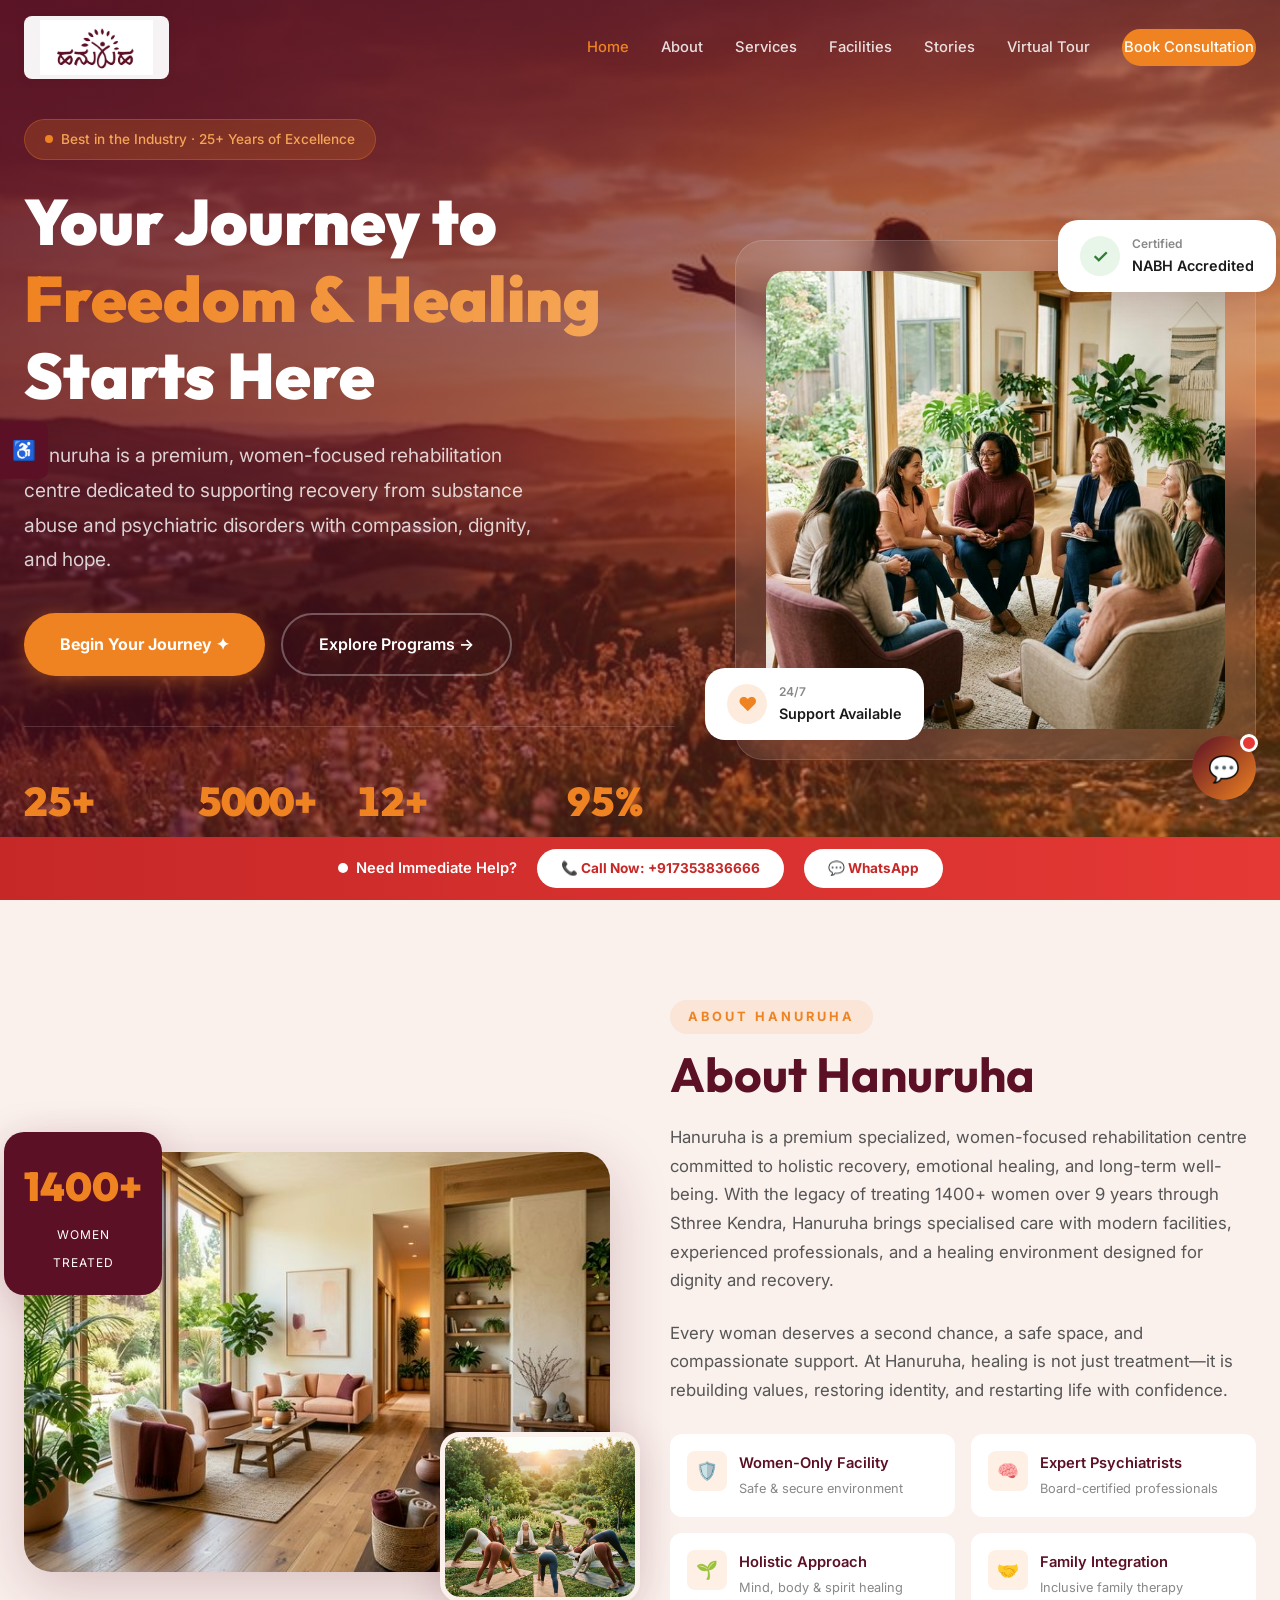
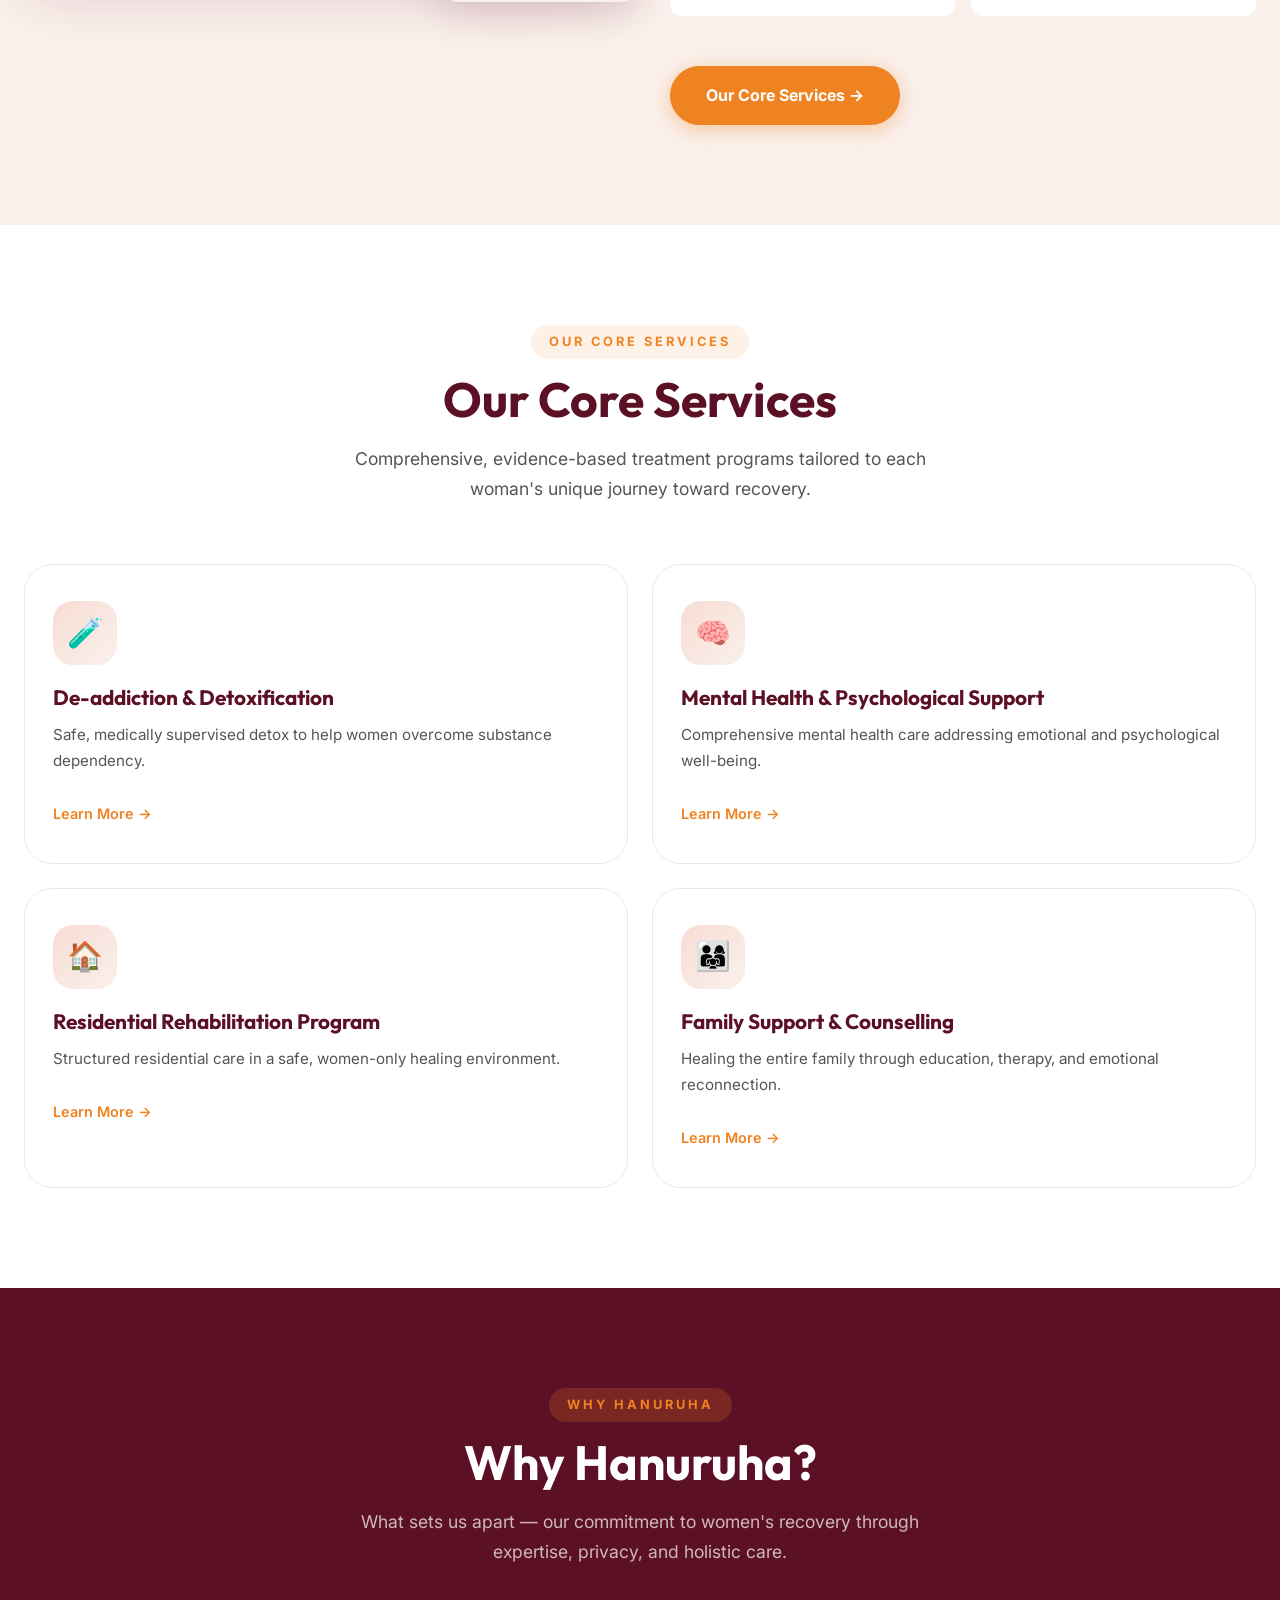
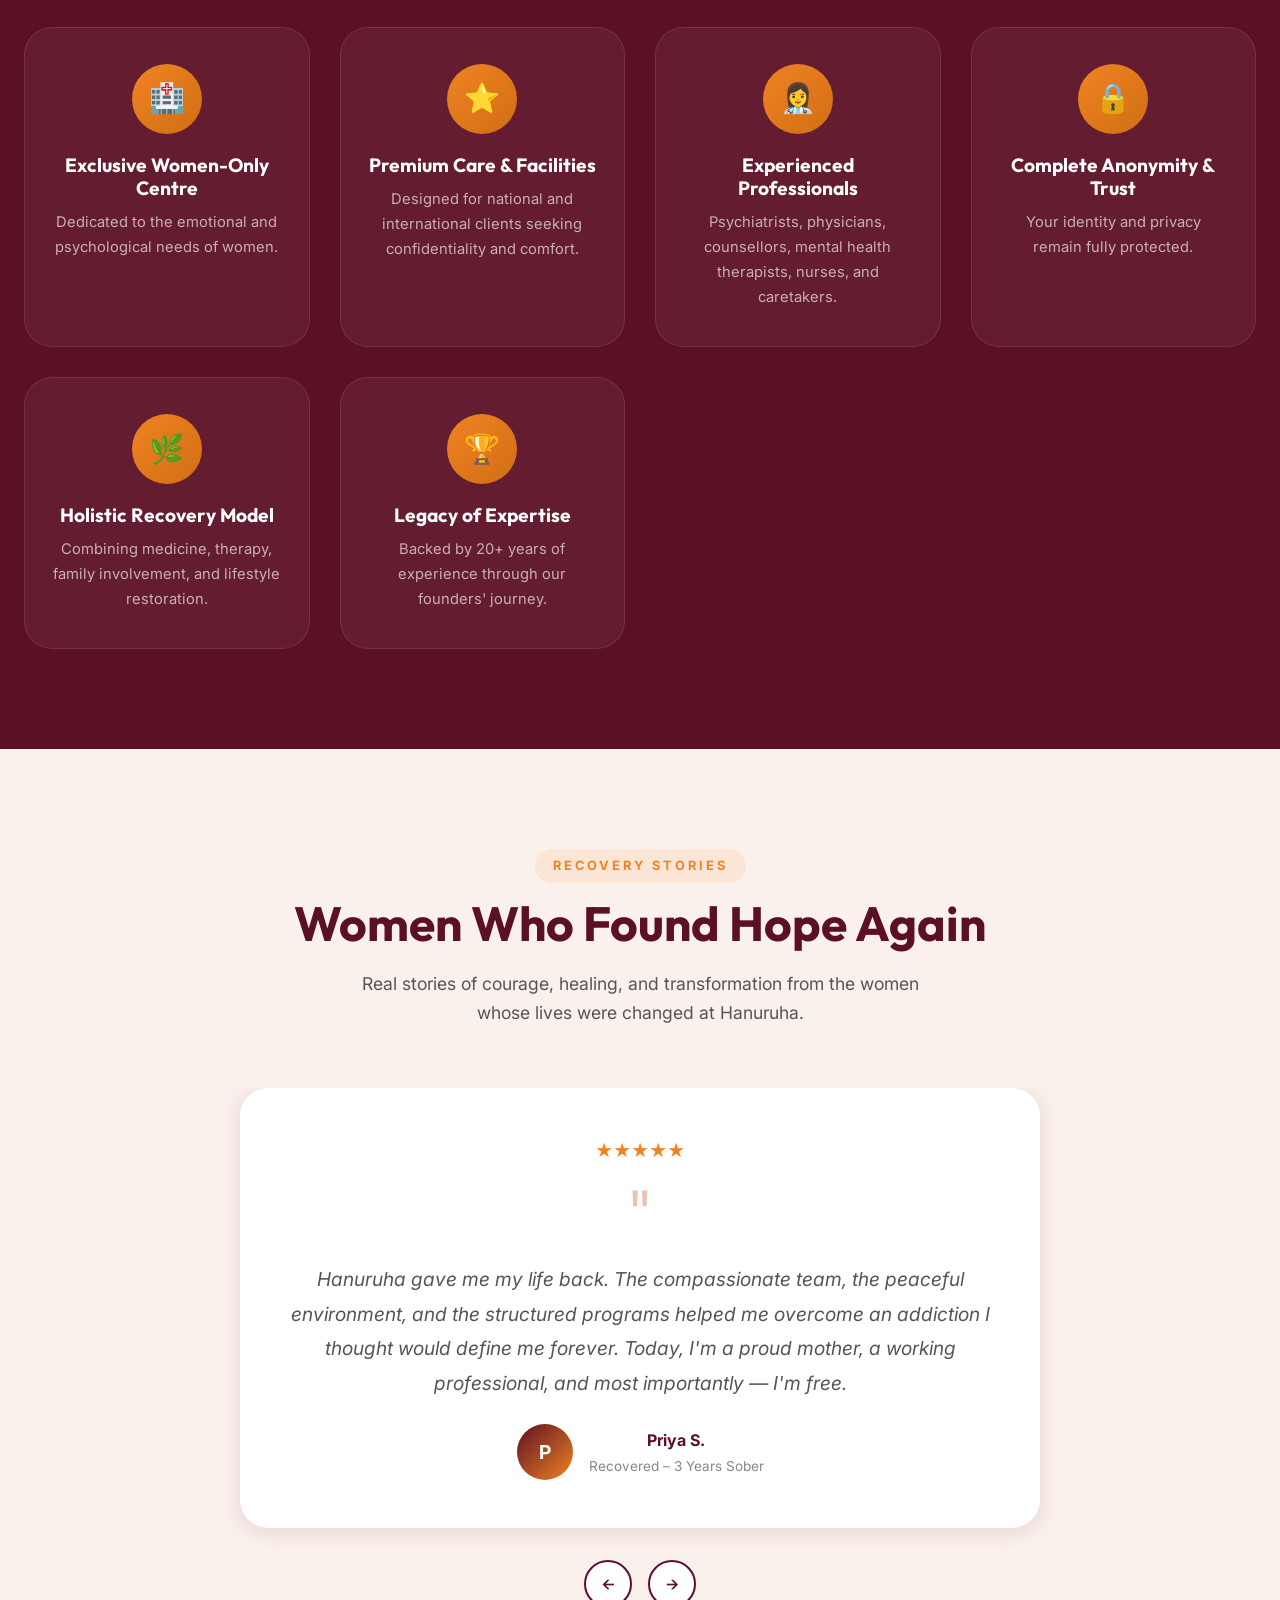
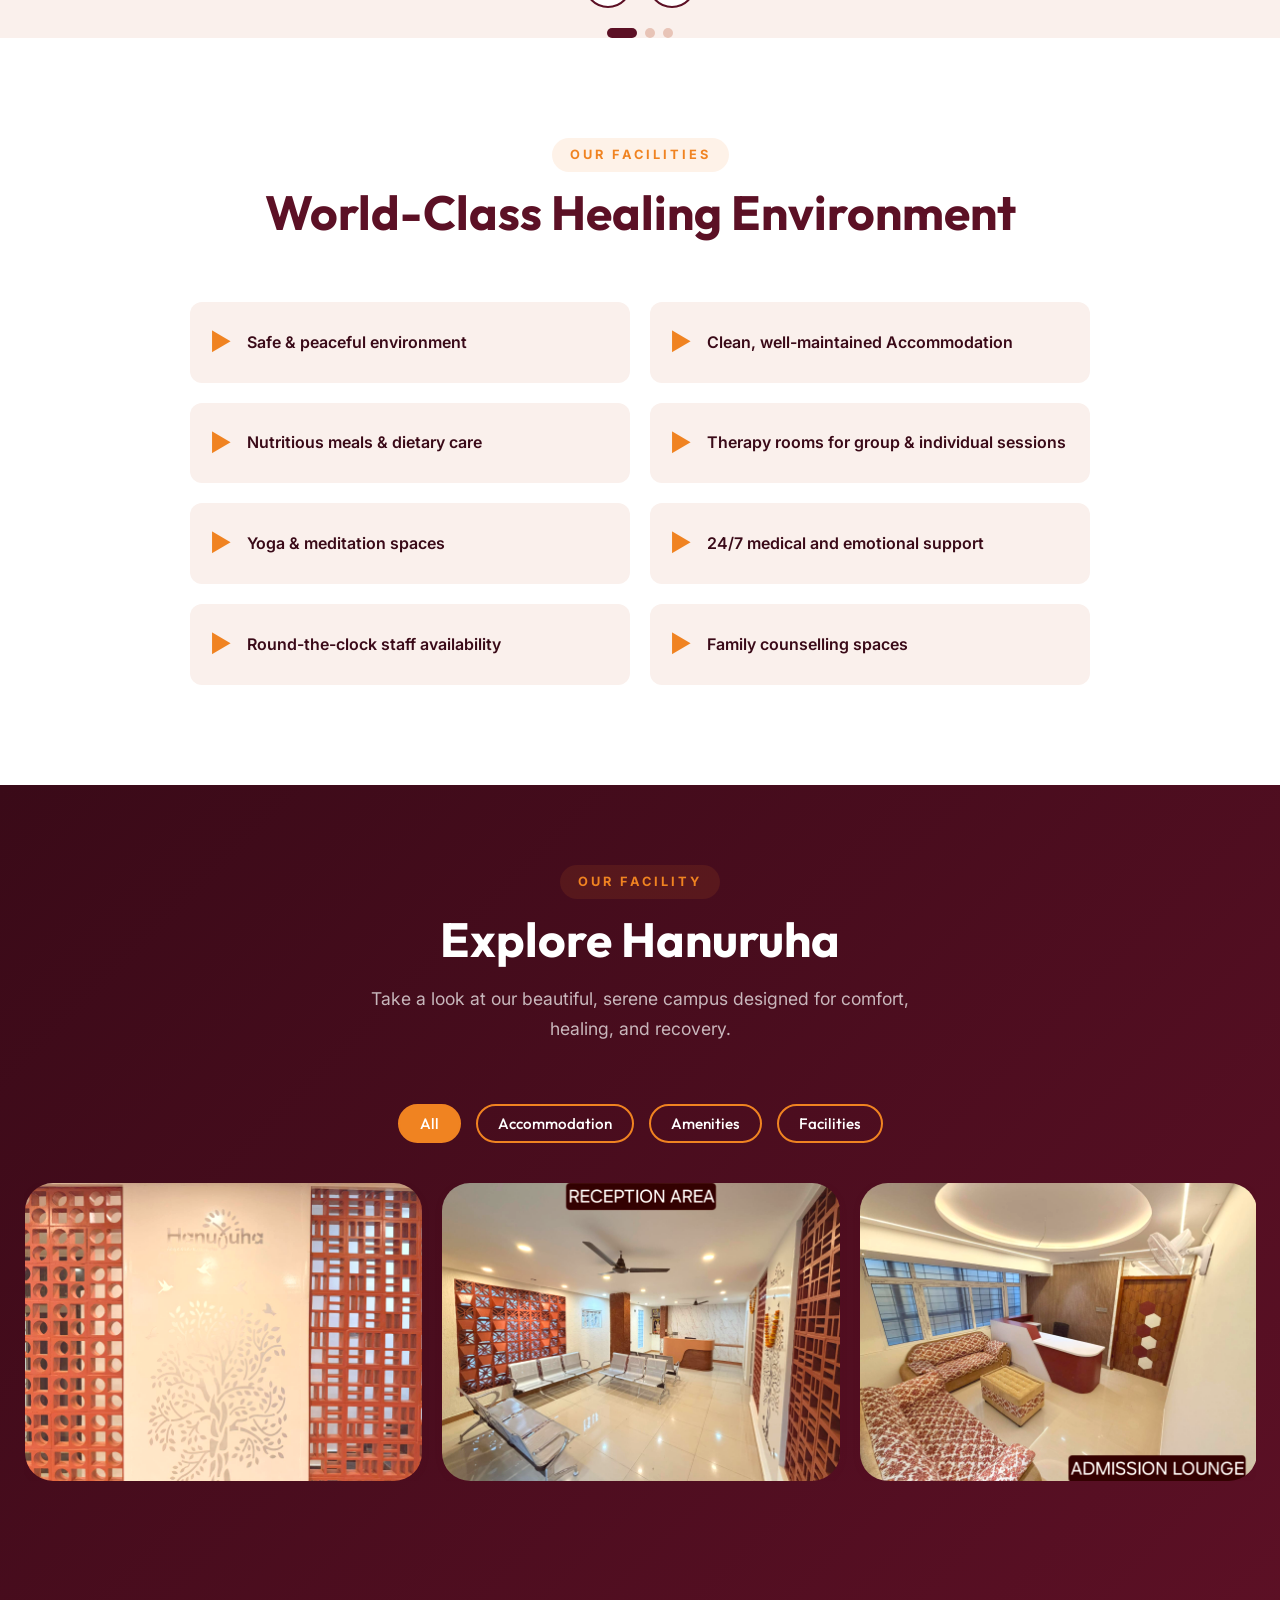
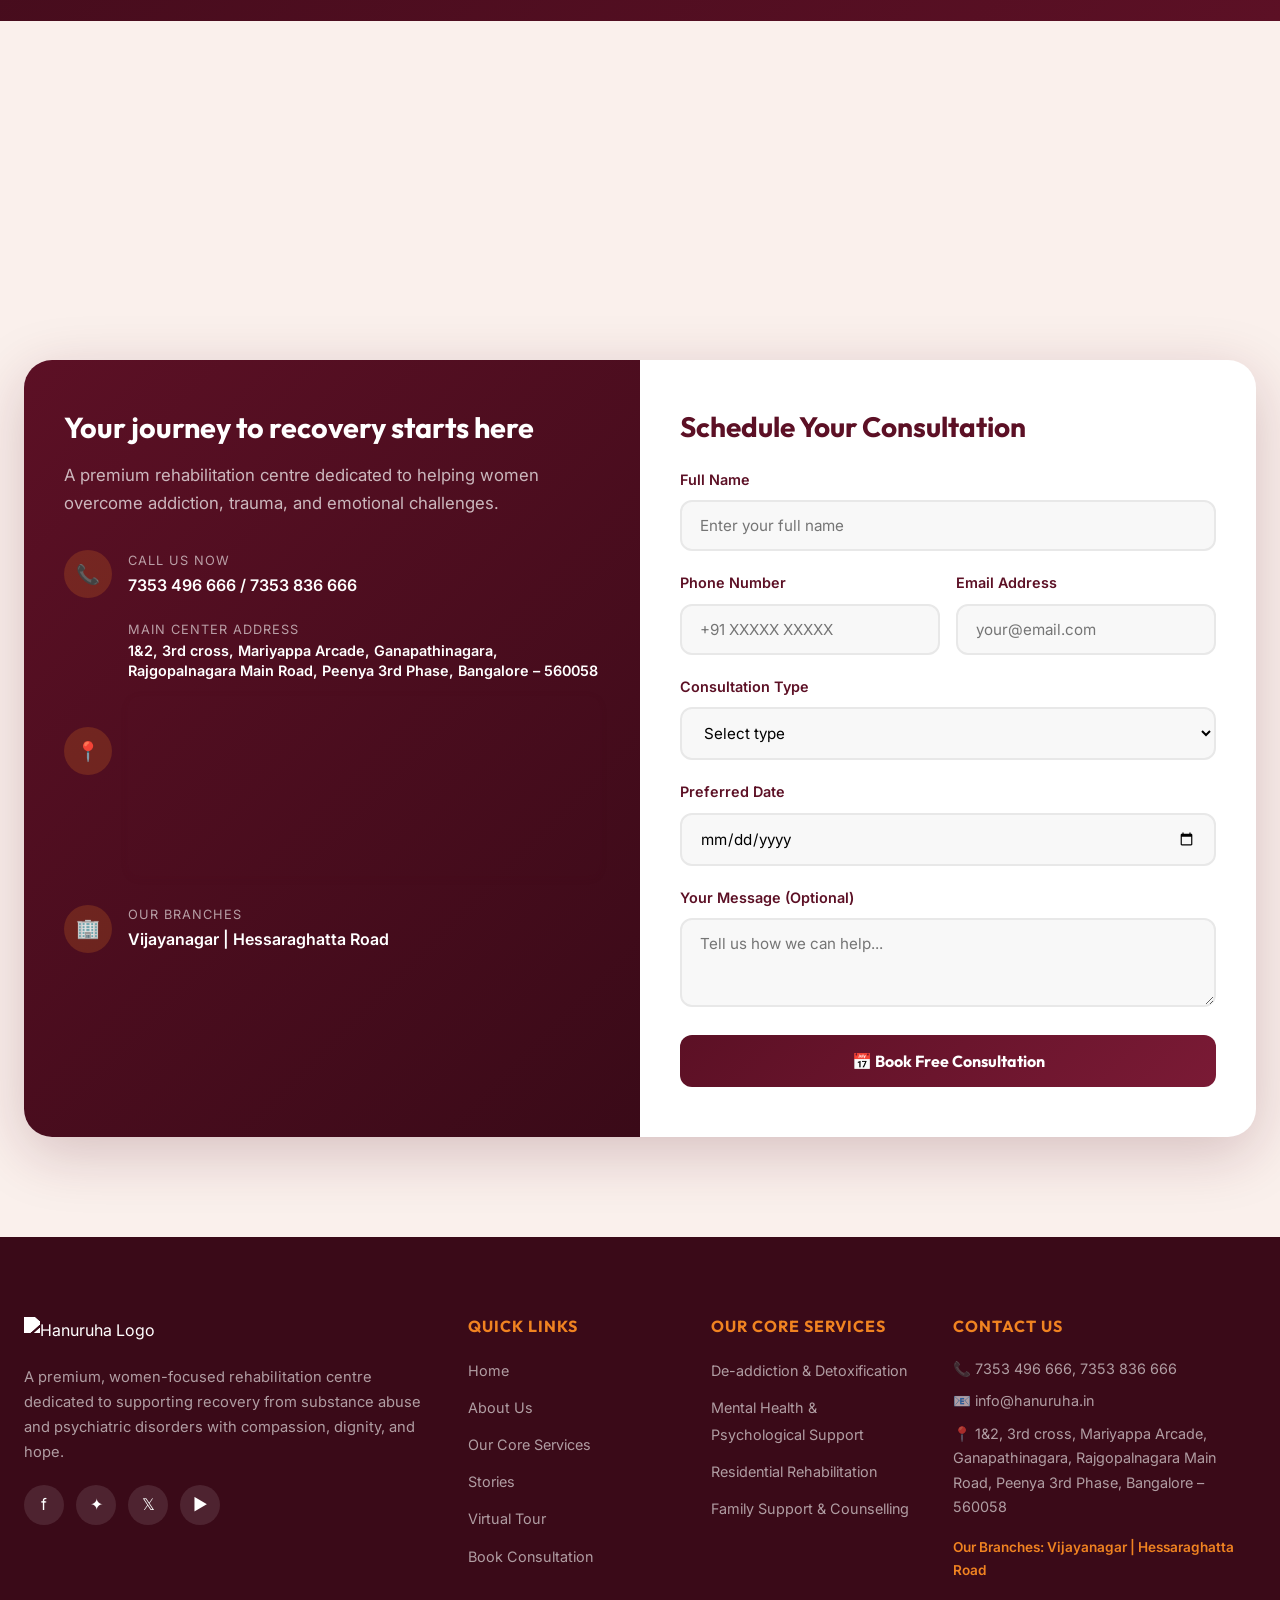
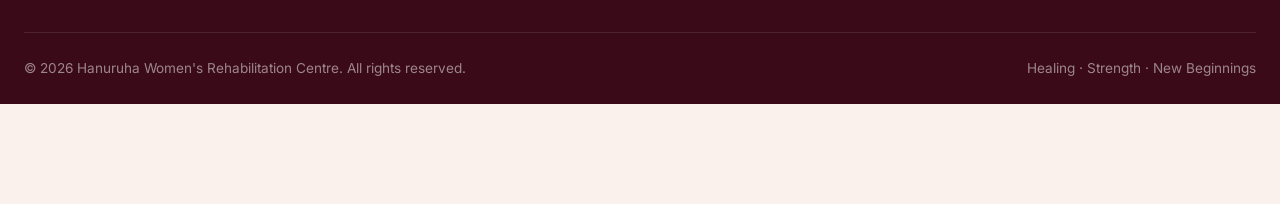
==== commit ddebc37c: "Fix: Update Google Apps Script with smart model selector and stable API version to resolve Model Not" ====
--- a/index.html
+++ b/index.html
@@ -720,6 +720,12 @@
             about
             our programs, answer your questions, or connect you with our team. How can I help you today?</div>
         </div>
+        <div class="chat-quick-replies" id="chatQuickReplies">
+          <button class="quick-reply-btn">📅 Book Consultation</button>
+          <button class="quick-reply-btn">💰 Pricing Details</button>
+          <button class="quick-reply-btn">🏥 Our Programs</button>
+          <button class="quick-reply-btn">🆘 Immediate Help</button>
+        </div>
         <div class="chat-input-area">
           <input type="text" class="chat-input" id="chatInput" placeholder="Type your message...">
           <button class="chat-send" id="chatSend" aria-label="Send message">➤</button>
--- a/styles.css
+++ b/styles.css
@@ -530,6 +530,10 @@
 .chat-header .chat-status { font-size: 0.8rem; color: rgba(255,255,255,0.7); display: flex; align-items: center; gap: 6px; }
 .chat-header .chat-status .online-dot { width: 8px; height: 8px; background: #4caf50; border-radius: 50%; }
 .chat-messages { height: 300px; overflow-y: auto; padding: 20px; display: flex; flex-direction: column; gap: 12px; }
+.chat-quick-replies { display: flex; gap: 8px; padding: 12px 16px; overflow-x: auto; white-space: nowrap; border-top: 1px solid var(--gray-200); scrollbar-width: none; }
+.chat-quick-replies::-webkit-scrollbar { display: none; }
+.quick-reply-btn { background: var(--peach-light); color: var(--maroon); border: 1px solid var(--peach-dark); padding: 8px 14px; border-radius: 50px; font-size: 0.8rem; font-weight: 600; cursor: pointer; transition: var(--transition); flex-shrink: 0; }
+.quick-reply-btn:hover { background: var(--maroon); color: var(--white); border-color: var(--maroon); transform: translateY(-2px); }
 .chat-message {
   max-width: 80%; padding: 12px 16px; border-radius: var(--radius-md);
   font-size: 0.9rem; line-height: 1.5;
